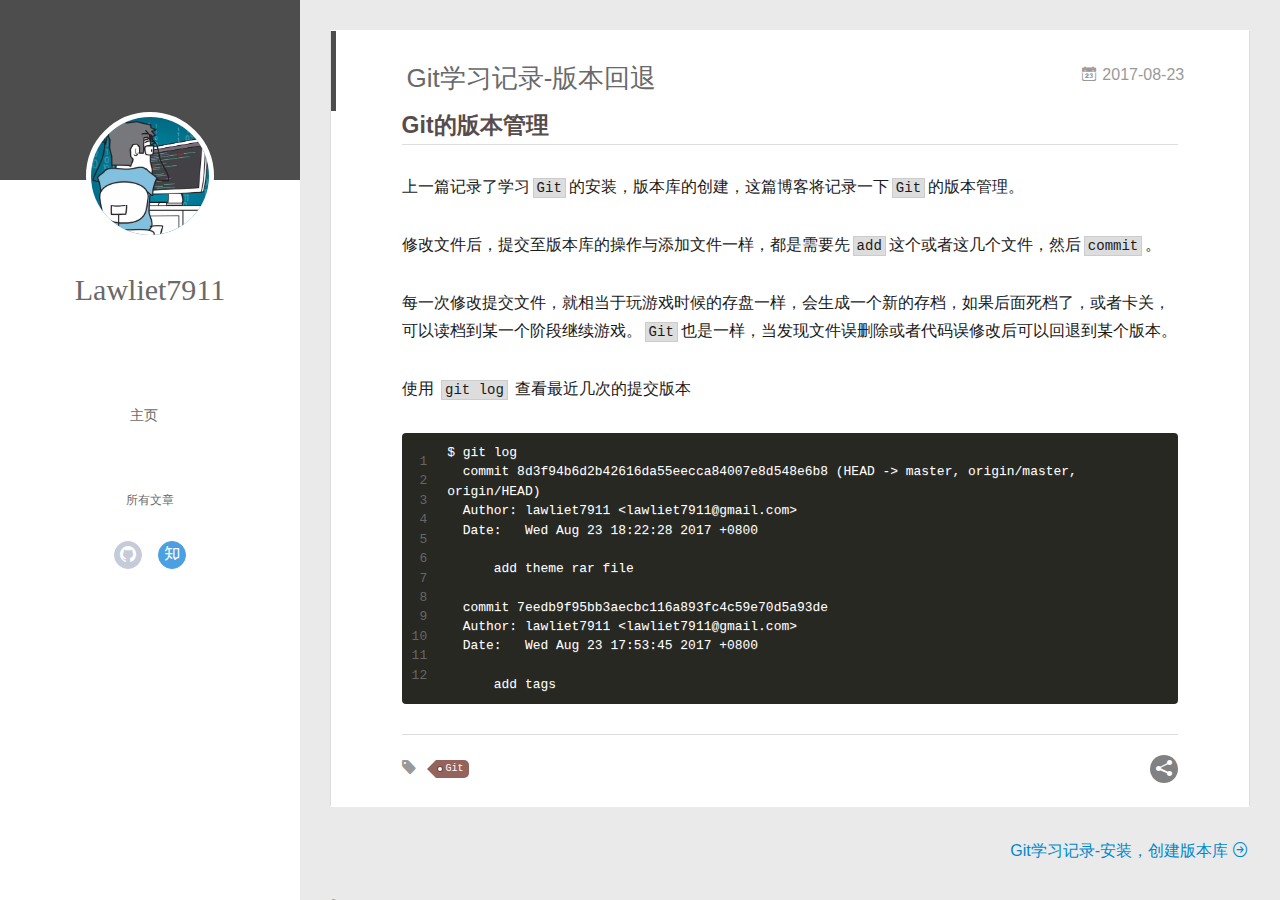
==== 2017/08/23/git学习记录2/index.html @ e69c7d06 "Site updated: 2017-08-24 00:18:01" ====
<!DOCTYPE html>
<html>
<head>
  <meta charset="utf-8">
  
  <meta name="renderer" content="webkit">
  <meta http-equiv="X-UA-Compatible" content="IE=edge" >
  <link rel="dns-prefetch" href="http://yoursite.com">
  <title>Git学习记录-版本回退 | Lawliet7911&#39;s Blog</title>
  <meta name="viewport" content="width=device-width, initial-scale=1, maximum-scale=1">
  <meta name="description" content="Git的版本管理上一篇记录了学习Git的安装，版本库的创建，这篇博客将记录一下Git的版本管理。">
<meta name="keywords" content="Git">
<meta property="og:type" content="article">
<meta property="og:title" content="Git学习记录-版本回退">
<meta property="og:url" content="http://yoursite.com/2017/08/23/git学习记录2/index.html">
<meta property="og:site_name" content="Lawliet7911&#39;s Blog">
<meta property="og:description" content="Git的版本管理上一篇记录了学习Git的安装，版本库的创建，这篇博客将记录一下Git的版本管理。">
<meta property="og:updated_time" content="2017-08-23T16:00:12.375Z">
<meta name="twitter:card" content="summary">
<meta name="twitter:title" content="Git学习记录-版本回退">
<meta name="twitter:description" content="Git的版本管理上一篇记录了学习Git的安装，版本库的创建，这篇博客将记录一下Git的版本管理。">
  
  
    <link rel="icon" href="/favicon.ico">
  
  <link rel="stylesheet" type="text/css" href="/./main.266c1c.css">
  <style type="text/css">
  
    #container.show {
      background: linear-gradient(200deg,#a0cfe4,#e8c37e);
    }
  </style>
  

  

</head>

<body>
  <div id="container" q-class="show:isCtnShow">
    <canvas id="anm-canvas" class="anm-canvas"></canvas>
    <div class="left-col" q-class="show:isShow">
      
<div class="overlay" style="background: #4d4d4d"></div>
<div class="intrude-less">
	<header id="header" class="inner">
		<a href="/" class="profilepic">
			<img src="/img/head.png" class="js-avatar">
		</a>
		<hgroup>
		  <h1 class="header-author"><a href="/">Lawliet7911</a></h1>
		</hgroup>
		

		<nav class="header-menu">
			<ul>
			
				<li><a href="/">主页</a></li>
	        
			</ul>
		</nav>
		<nav class="header-smart-menu">
    		
    			
    			<a q-on="click: openSlider(e, 'innerArchive')" href="javascript:void(0)">所有文章</a>
    			
            
    			
            
    			
            
		</nav>
		<nav class="header-nav">
			<div class="social">
				
					<a class="github" target="_blank" href="https://github.com/lawliet7911" title="github"><i class="icon-github"></i></a>
		        
					<a class="zhihu" target="_blank" href="https://www.zhihu.com/people/wen-kang-li-72/activities" title="zhihu"><i class="icon-zhihu"></i></a>
		        
			</div>
		</nav>
	</header>		
</div>

    </div>
    <div class="mid-col" q-class="show:isShow,hide:isShow|isFalse">
      
<nav id="mobile-nav">
  	<div class="overlay js-overlay" style="background: #4d4d4d"></div>
	<div class="btnctn js-mobile-btnctn">
  		<div class="slider-trigger list" q-on="click: openSlider(e)"><i class="icon icon-sort"></i></div>
	</div>
	<div class="intrude-less">
		<header id="header" class="inner">
			<div class="profilepic">
				<img src="/img/head.png" class="js-avatar">
			</div>
			<hgroup>
			  <h1 class="header-author js-header-author">Lawliet7911</h1>
			</hgroup>
			
			
			
				
			
			
			
			<nav class="header-nav">
				<div class="social">
					
						<a class="github" target="_blank" href="https://github.com/lawliet7911" title="github"><i class="icon-github"></i></a>
			        
						<a class="zhihu" target="_blank" href="https://www.zhihu.com/people/wen-kang-li-72/activities" title="zhihu"><i class="icon-zhihu"></i></a>
			        
				</div>
			</nav>

			<nav class="header-menu js-header-menu">
				<ul style="width: 50%">
				
				
					<li style="width: 100%"><a href="/">主页</a></li>
		        
				</ul>
			</nav>
		</header>				
	</div>
	<div class="mobile-mask" style="display:none" q-show="isShow"></div>
</nav>

      <div id="wrapper" class="body-wrap">
        <div class="menu-l">
          <div class="canvas-wrap">
            <canvas data-colors="#eaeaea" data-sectionHeight="100" data-contentId="js-content" id="myCanvas1" class="anm-canvas"></canvas>
          </div>
          <div id="js-content" class="content-ll">
            <article id="post-git学习记录2" class="article article-type-post " itemscope itemprop="blogPost">
  <div class="article-inner">
    
      <header class="article-header">
        
  
    <h1 class="article-title" itemprop="name">
      Git学习记录-版本回退
    </h1>
  

        
        <a href="/2017/08/23/git学习记录2/" class="archive-article-date">
  	<time datetime="2017-08-23T15:29:04.000Z" itemprop="datePublished"><i class="icon-calendar icon"></i>2017-08-23</time>
</a>
        
      </header>
    
    <div class="article-entry" itemprop="articleBody">
      
        <h2 id="Git的版本管理"><a href="#Git的版本管理" class="headerlink" title="Git的版本管理"></a>Git的版本管理</h2><p>上一篇记录了学习<code>Git</code>的安装，版本库的创建，这篇博客将记录一下<code>Git</code>的版本管理。<br><a id="more"></a></p>
<p>修改文件后，提交至版本库的操作与添加文件一样，都是需要先<code>add</code>这个或者这几个文件，然后<code>commit</code>。</p>
<p>每一次修改提交文件，就相当于玩游戏时候的存盘一样，会生成一个新的存档，如果后面死档了，或者卡关，可以读档到某一个阶段继续游戏。<code>Git</code>也是一样，当发现文件误删除或者代码误修改后可以回退到某个版本。</p>
<p>使用 <code>git log</code> 查看最近几次的提交版本<br><figure class="highlight plain"><table><tr><td class="gutter"><pre><div class="line">1</div><div class="line">2</div><div class="line">3</div><div class="line">4</div><div class="line">5</div><div class="line">6</div><div class="line">7</div><div class="line">8</div><div class="line">9</div><div class="line">10</div><div class="line">11</div><div class="line">12</div></pre></td><td class="code"><pre><div class="line">$ git log</div><div class="line">  commit 8d3f94b6d2b42616da55eecca84007e8d548e6b8 (HEAD -&gt; master, origin/master, origin/HEAD)</div><div class="line">  Author: lawliet7911 &lt;lawliet7911@gmail.com&gt;</div><div class="line">  Date:   Wed Aug 23 18:22:28 2017 +0800</div><div class="line"></div><div class="line">      add theme rar file </div><div class="line"></div><div class="line">  commit 7eedb9f95bb3aecbc116a893fc4c59e70d5a93de</div><div class="line">  Author: lawliet7911 &lt;lawliet7911@gmail.com&gt;</div><div class="line">  Date:   Wed Aug 23 17:53:45 2017 +0800</div><div class="line"></div><div class="line">      add tags</div></pre></td></tr></table></figure></p>

      

      
    </div>
    <div class="article-info article-info-index">
      
      
	<div class="article-tag tagcloud">
		<i class="icon-price-tags icon"></i>
		<ul class="article-tag-list">
			 
        		<li class="article-tag-list-item">
        			<a href="javascript:void(0)" class="js-tag article-tag-list-link color4">Git</a>
        		</li>
      		
		</ul>
	</div>

      

      

      
        
<div class="share-btn share-icons tooltip-left">
  <div class="tooltip tooltip-east">
    <span class="tooltip-item">
      <a href="javascript:;" class="share-sns share-outer">
        <i class="icon icon-share"></i>
      </a>
    </span>
    <span class="tooltip-content">
      <div class="share-wrap">
        <div class="share-icons">
          <a class="weibo share-sns" href="javascript:;" data-type="weibo">
            <i class="icon icon-weibo"></i>
          </a>
          <a class="weixin share-sns wxFab" href="javascript:;" data-type="weixin">
            <i class="icon icon-weixin"></i>
          </a>
          <a class="qq share-sns" href="javascript:;" data-type="qq">
            <i class="icon icon-qq"></i>
          </a>
          <a class="douban share-sns" href="javascript:;" data-type="douban">
            <i class="icon icon-douban"></i>
          </a>
          <a class="qzone share-sns" href="javascript:;" data-type="qzone">
            <i class="icon icon-qzone"></i>
          </a>
          <a class="facebook share-sns" href="javascript:;" data-type="facebook">
            <i class="icon icon-facebook"></i>
          </a>
          <a class="twitter share-sns" href="javascript:;" data-type="twitter">
            <i class="icon icon-twitter"></i>
          </a>
          <a class="google share-sns" href="javascript:;" data-type="google">
            <i class="icon icon-google"></i>
          </a>
        </div>
      </div>
    </span>
  </div>
</div>

<div class="page-modal wx-share js-wx-box">
    <a class="close js-modal-close" href="javascript:;"><i class="icon icon-close"></i></a>
    <p>扫一扫，分享到微信</p>
    <div class="wx-qrcode">
      <img src="http://s.jiathis.com/qrcode.php?url=http://yoursite.com/2017/08/23/git学习记录2/" alt="微信分享二维码">
    </div>
</div>

<div class="mask js-mask"></div>
      
      <div class="clearfix"></div>
    </div>
  </div>
</article>

  
<nav id="article-nav">
  
  
    <a href="/2017/08/23/git学习记录/" id="article-nav-older" class="article-nav-link-wrap">
      <div class="article-nav-title">Git学习记录-安装，创建版本库</div>
      <i class="icon-circle-right"></i>
    </a>
  
</nav>


<aside class="wrap-side-operation">
    <div class="mod-side-operation">
        
        <div class="jump-container" id="js-jump-container" style="display:none;">
            <a href="javascript:void(0)" class="mod-side-operation__jump-to-top">
                <i class="icon-font icon-back"></i>
            </a>
            <div id="js-jump-plan-container" class="jump-plan-container" style="top: -11px;">
                <i class="icon-font icon-plane jump-plane"></i>
            </div>
        </div>
        
        
    </div>
</aside>



  
  
  

  

  


          </div>
        </div>
      </div>
      <footer id="footer">
  <div class="outer">
    <div id="footer-info">
    	<div class="footer-left">
    		&copy; 2017 Lawliet7911
    	</div>
      	<div class="footer-right">
      		<a href="http://hexo.io/" target="_blank">Hexo</a>  Theme <a href="https://github.com/litten/hexo-theme-yilia" target="_blank">Yilia</a> by Litten
      	</div>
    </div>
  </div>
</footer>
    </div>
    <script>
	var yiliaConfig = {
		mathjax: false,
		isHome: false,
		isPost: true,
		isArchive: false,
		isTag: false,
		isCategory: false,
		open_in_new: false,
		toc_hide_index: true,
		root: "/",
		innerArchive: true,
		showTags: false
	}
</script>

<script>!function(t){function n(e){if(r[e])return r[e].exports;var i=r[e]={exports:{},id:e,loaded:!1};return t[e].call(i.exports,i,i.exports,n),i.loaded=!0,i.exports}var r={};n.m=t,n.c=r,n.p="./",n(0)}([function(t,n,r){r(195),t.exports=r(191)},function(t,n,r){var e=r(3),i=r(52),o=r(27),u=r(28),c=r(53),f="prototype",a=function(t,n,r){var s,l,h,v,p=t&a.F,d=t&a.G,y=t&a.S,g=t&a.P,b=t&a.B,m=d?e:y?e[n]||(e[n]={}):(e[n]||{})[f],x=d?i:i[n]||(i[n]={}),w=x[f]||(x[f]={});d&&(r=n);for(s in r)l=!p&&m&&void 0!==m[s],h=(l?m:r)[s],v=b&&l?c(h,e):g&&"function"==typeof h?c(Function.call,h):h,m&&u(m,s,h,t&a.U),x[s]!=h&&o(x,s,v),g&&w[s]!=h&&(w[s]=h)};e.core=i,a.F=1,a.G=2,a.S=4,a.P=8,a.B=16,a.W=32,a.U=64,a.R=128,t.exports=a},function(t,n,r){var e=r(6);t.exports=function(t){if(!e(t))throw TypeError(t+" is not an object!");return t}},function(t,n){var r=t.exports="undefined"!=typeof window&&window.Math==Math?window:"undefined"!=typeof self&&self.Math==Math?self:Function("return this")();"number"==typeof __g&&(__g=r)},function(t,n){t.exports=function(t){try{return!!t()}catch(t){return!0}}},function(t,n){var r=t.exports="undefined"!=typeof window&&window.Math==Math?window:"undefined"!=typeof self&&self.Math==Math?self:Function("return this")();"number"==typeof __g&&(__g=r)},function(t,n){t.exports=function(t){return"object"==typeof t?null!==t:"function"==typeof t}},function(t,n,r){var e=r(126)("wks"),i=r(76),o=r(3).Symbol,u="function"==typeof o;(t.exports=function(t){return e[t]||(e[t]=u&&o[t]||(u?o:i)("Symbol."+t))}).store=e},function(t,n){var r={}.hasOwnProperty;t.exports=function(t,n){return r.call(t,n)}},function(t,n,r){var e=r(94),i=r(33);t.exports=function(t){return e(i(t))}},function(t,n,r){t.exports=!r(4)(function(){return 7!=Object.defineProperty({},"a",{get:function(){return 7}}).a})},function(t,n,r){var e=r(2),i=r(167),o=r(50),u=Object.defineProperty;n.f=r(10)?Object.defineProperty:function(t,n,r){if(e(t),n=o(n,!0),e(r),i)try{return u(t,n,r)}catch(t){}if("get"in r||"set"in r)throw TypeError("Accessors not supported!");return"value"in r&&(t[n]=r.value),t}},function(t,n,r){t.exports=!r(18)(function(){return 7!=Object.defineProperty({},"a",{get:function(){return 7}}).a})},function(t,n,r){var e=r(14),i=r(22);t.exports=r(12)?function(t,n,r){return e.f(t,n,i(1,r))}:function(t,n,r){return t[n]=r,t}},function(t,n,r){var e=r(20),i=r(58),o=r(42),u=Object.defineProperty;n.f=r(12)?Object.defineProperty:function(t,n,r){if(e(t),n=o(n,!0),e(r),i)try{return u(t,n,r)}catch(t){}if("get"in r||"set"in r)throw TypeError("Accessors not supported!");return"value"in r&&(t[n]=r.value),t}},function(t,n,r){var e=r(40)("wks"),i=r(23),o=r(5).Symbol,u="function"==typeof o;(t.exports=function(t){return e[t]||(e[t]=u&&o[t]||(u?o:i)("Symbol."+t))}).store=e},function(t,n,r){var e=r(67),i=Math.min;t.exports=function(t){return t>0?i(e(t),9007199254740991):0}},function(t,n,r){var e=r(46);t.exports=function(t){return Object(e(t))}},function(t,n){t.exports=function(t){try{return!!t()}catch(t){return!0}}},function(t,n,r){var e=r(63),i=r(34);t.exports=Object.keys||function(t){return e(t,i)}},function(t,n,r){var e=r(21);t.exports=function(t){if(!e(t))throw TypeError(t+" is not an object!");return t}},function(t,n){t.exports=function(t){return"object"==typeof t?null!==t:"function"==typeof t}},function(t,n){t.exports=function(t,n){return{enumerable:!(1&t),configurable:!(2&t),writable:!(4&t),value:n}}},function(t,n){var r=0,e=Math.random();t.exports=function(t){return"Symbol(".concat(void 0===t?"":t,")_",(++r+e).toString(36))}},function(t,n){var r={}.hasOwnProperty;t.exports=function(t,n){return r.call(t,n)}},function(t,n){var r=t.exports={version:"2.4.0"};"number"==typeof __e&&(__e=r)},function(t,n){t.exports=function(t){if("function"!=typeof t)throw TypeError(t+" is not a function!");return t}},function(t,n,r){var e=r(11),i=r(66);t.exports=r(10)?function(t,n,r){return e.f(t,n,i(1,r))}:function(t,n,r){return t[n]=r,t}},function(t,n,r){var e=r(3),i=r(27),o=r(24),u=r(76)("src"),c="toString",f=Function[c],a=(""+f).split(c);r(52).inspectSource=function(t){return f.call(t)},(t.exports=function(t,n,r,c){var f="function"==typeof r;f&&(o(r,"name")||i(r,"name",n)),t[n]!==r&&(f&&(o(r,u)||i(r,u,t[n]?""+t[n]:a.join(String(n)))),t===e?t[n]=r:c?t[n]?t[n]=r:i(t,n,r):(delete t[n],i(t,n,r)))})(Function.prototype,c,function(){return"function"==typeof this&&this[u]||f.call(this)})},function(t,n,r){var e=r(1),i=r(4),o=r(46),u=function(t,n,r,e){var i=String(o(t)),u="<"+n;return""!==r&&(u+=" "+r+'="'+String(e).replace(/"/g,"&quot;")+'"'),u+">"+i+"</"+n+">"};t.exports=function(t,n){var r={};r[t]=n(u),e(e.P+e.F*i(function(){var n=""[t]('"');return n!==n.toLowerCase()||n.split('"').length>3}),"String",r)}},function(t,n,r){var e=r(115),i=r(46);t.exports=function(t){return e(i(t))}},function(t,n,r){var e=r(116),i=r(66),o=r(30),u=r(50),c=r(24),f=r(167),a=Object.getOwnPropertyDescriptor;n.f=r(10)?a:function(t,n){if(t=o(t),n=u(n,!0),f)try{return a(t,n)}catch(t){}if(c(t,n))return i(!e.f.call(t,n),t[n])}},function(t,n,r){var e=r(24),i=r(17),o=r(145)("IE_PROTO"),u=Object.prototype;t.exports=Object.getPrototypeOf||function(t){return t=i(t),e(t,o)?t[o]:"function"==typeof t.constructor&&t instanceof t.constructor?t.constructor.prototype:t instanceof Object?u:null}},function(t,n){t.exports=function(t){if(void 0==t)throw TypeError("Can't call method on  "+t);return t}},function(t,n){t.exports="constructor,hasOwnProperty,isPrototypeOf,propertyIsEnumerable,toLocaleString,toString,valueOf".split(",")},function(t,n){t.exports={}},function(t,n){t.exports=!0},function(t,n){n.f={}.propertyIsEnumerable},function(t,n,r){var e=r(14).f,i=r(8),o=r(15)("toStringTag");t.exports=function(t,n,r){t&&!i(t=r?t:t.prototype,o)&&e(t,o,{configurable:!0,value:n})}},function(t,n,r){var e=r(40)("keys"),i=r(23);t.exports=function(t){return e[t]||(e[t]=i(t))}},function(t,n,r){var e=r(5),i="__core-js_shared__",o=e[i]||(e[i]={});t.exports=function(t){return o[t]||(o[t]={})}},function(t,n){var r=Math.ceil,e=Math.floor;t.exports=function(t){return isNaN(t=+t)?0:(t>0?e:r)(t)}},function(t,n,r){var e=r(21);t.exports=function(t,n){if(!e(t))return t;var r,i;if(n&&"function"==typeof(r=t.toString)&&!e(i=r.call(t)))return i;if("function"==typeof(r=t.valueOf)&&!e(i=r.call(t)))return i;if(!n&&"function"==typeof(r=t.toString)&&!e(i=r.call(t)))return i;throw TypeError("Can't convert object to primitive value")}},function(t,n,r){var e=r(5),i=r(25),o=r(36),u=r(44),c=r(14).f;t.exports=function(t){var n=i.Symbol||(i.Symbol=o?{}:e.Symbol||{});"_"==t.charAt(0)||t in n||c(n,t,{value:u.f(t)})}},function(t,n,r){n.f=r(15)},function(t,n){var r={}.toString;t.exports=function(t){return r.call(t).slice(8,-1)}},function(t,n){t.exports=function(t){if(void 0==t)throw TypeError("Can't call method on  "+t);return t}},function(t,n,r){var e=r(4);t.exports=function(t,n){return!!t&&e(function(){n?t.call(null,function(){},1):t.call(null)})}},function(t,n,r){var e=r(53),i=r(115),o=r(17),u=r(16),c=r(203);t.exports=function(t,n){var r=1==t,f=2==t,a=3==t,s=4==t,l=6==t,h=5==t||l,v=n||c;return function(n,c,p){for(var d,y,g=o(n),b=i(g),m=e(c,p,3),x=u(b.length),w=0,S=r?v(n,x):f?v(n,0):void 0;x>w;w++)if((h||w in b)&&(d=b[w],y=m(d,w,g),t))if(r)S[w]=y;else if(y)switch(t){case 3:return!0;case 5:return d;case 6:return w;case 2:S.push(d)}else if(s)return!1;return l?-1:a||s?s:S}}},function(t,n,r){var e=r(1),i=r(52),o=r(4);t.exports=function(t,n){var r=(i.Object||{})[t]||Object[t],u={};u[t]=n(r),e(e.S+e.F*o(function(){r(1)}),"Object",u)}},function(t,n,r){var e=r(6);t.exports=function(t,n){if(!e(t))return t;var r,i;if(n&&"function"==typeof(r=t.toString)&&!e(i=r.call(t)))return i;if("function"==typeof(r=t.valueOf)&&!e(i=r.call(t)))return i;if(!n&&"function"==typeof(r=t.toString)&&!e(i=r.call(t)))return i;throw TypeError("Can't convert object to primitive value")}},function(t,n,r){var e=r(5),i=r(25),o=r(91),u=r(13),c="prototype",f=function(t,n,r){var a,s,l,h=t&f.F,v=t&f.G,p=t&f.S,d=t&f.P,y=t&f.B,g=t&f.W,b=v?i:i[n]||(i[n]={}),m=b[c],x=v?e:p?e[n]:(e[n]||{})[c];v&&(r=n);for(a in r)(s=!h&&x&&void 0!==x[a])&&a in b||(l=s?x[a]:r[a],b[a]=v&&"function"!=typeof x[a]?r[a]:y&&s?o(l,e):g&&x[a]==l?function(t){var n=function(n,r,e){if(this instanceof t){switch(arguments.length){case 0:return new t;case 1:return new t(n);case 2:return new t(n,r)}return new t(n,r,e)}return t.apply(this,arguments)};return n[c]=t[c],n}(l):d&&"function"==typeof l?o(Function.call,l):l,d&&((b.virtual||(b.virtual={}))[a]=l,t&f.R&&m&&!m[a]&&u(m,a,l)))};f.F=1,f.G=2,f.S=4,f.P=8,f.B=16,f.W=32,f.U=64,f.R=128,t.exports=f},function(t,n){var r=t.exports={version:"2.4.0"};"number"==typeof __e&&(__e=r)},function(t,n,r){var e=r(26);t.exports=function(t,n,r){if(e(t),void 0===n)return t;switch(r){case 1:return function(r){return t.call(n,r)};case 2:return function(r,e){return t.call(n,r,e)};case 3:return function(r,e,i){return t.call(n,r,e,i)}}return function(){return t.apply(n,arguments)}}},function(t,n,r){var e=r(183),i=r(1),o=r(126)("metadata"),u=o.store||(o.store=new(r(186))),c=function(t,n,r){var i=u.get(t);if(!i){if(!r)return;u.set(t,i=new e)}var o=i.get(n);if(!o){if(!r)return;i.set(n,o=new e)}return o},f=function(t,n,r){var e=c(n,r,!1);return void 0!==e&&e.has(t)},a=function(t,n,r){var e=c(n,r,!1);return void 0===e?void 0:e.get(t)},s=function(t,n,r,e){c(r,e,!0).set(t,n)},l=function(t,n){var r=c(t,n,!1),e=[];return r&&r.forEach(function(t,n){e.push(n)}),e},h=function(t){return void 0===t||"symbol"==typeof t?t:String(t)},v=function(t){i(i.S,"Reflect",t)};t.exports={store:u,map:c,has:f,get:a,set:s,keys:l,key:h,exp:v}},function(t,n,r){"use strict";if(r(10)){var e=r(69),i=r(3),o=r(4),u=r(1),c=r(127),f=r(152),a=r(53),s=r(68),l=r(66),h=r(27),v=r(73),p=r(67),d=r(16),y=r(75),g=r(50),b=r(24),m=r(180),x=r(114),w=r(6),S=r(17),_=r(137),O=r(70),E=r(32),P=r(71).f,j=r(154),F=r(76),M=r(7),A=r(48),N=r(117),T=r(146),I=r(155),k=r(80),L=r(123),R=r(74),C=r(130),D=r(160),U=r(11),W=r(31),G=U.f,B=W.f,V=i.RangeError,z=i.TypeError,q=i.Uint8Array,K="ArrayBuffer",J="Shared"+K,Y="BYTES_PER_ELEMENT",H="prototype",$=Array[H],X=f.ArrayBuffer,Q=f.DataView,Z=A(0),tt=A(2),nt=A(3),rt=A(4),et=A(5),it=A(6),ot=N(!0),ut=N(!1),ct=I.values,ft=I.keys,at=I.entries,st=$.lastIndexOf,lt=$.reduce,ht=$.reduceRight,vt=$.join,pt=$.sort,dt=$.slice,yt=$.toString,gt=$.toLocaleString,bt=M("iterator"),mt=M("toStringTag"),xt=F("typed_constructor"),wt=F("def_constructor"),St=c.CONSTR,_t=c.TYPED,Ot=c.VIEW,Et="Wrong length!",Pt=A(1,function(t,n){return Tt(T(t,t[wt]),n)}),jt=o(function(){return 1===new q(new Uint16Array([1]).buffer)[0]}),Ft=!!q&&!!q[H].set&&o(function(){new q(1).set({})}),Mt=function(t,n){if(void 0===t)throw z(Et);var r=+t,e=d(t);if(n&&!m(r,e))throw V(Et);return e},At=function(t,n){var r=p(t);if(r<0||r%n)throw V("Wrong offset!");return r},Nt=function(t){if(w(t)&&_t in t)return t;throw z(t+" is not a typed array!")},Tt=function(t,n){if(!(w(t)&&xt in t))throw z("It is not a typed array constructor!");return new t(n)},It=function(t,n){return kt(T(t,t[wt]),n)},kt=function(t,n){for(var r=0,e=n.length,i=Tt(t,e);e>r;)i[r]=n[r++];return i},Lt=function(t,n,r){G(t,n,{get:function(){return this._d[r]}})},Rt=function(t){var n,r,e,i,o,u,c=S(t),f=arguments.length,s=f>1?arguments[1]:void 0,l=void 0!==s,h=j(c);if(void 0!=h&&!_(h)){for(u=h.call(c),e=[],n=0;!(o=u.next()).done;n++)e.push(o.value);c=e}for(l&&f>2&&(s=a(s,arguments[2],2)),n=0,r=d(c.length),i=Tt(this,r);r>n;n++)i[n]=l?s(c[n],n):c[n];return i},Ct=function(){for(var t=0,n=arguments.length,r=Tt(this,n);n>t;)r[t]=arguments[t++];return r},Dt=!!q&&o(function(){gt.call(new q(1))}),Ut=function(){return gt.apply(Dt?dt.call(Nt(this)):Nt(this),arguments)},Wt={copyWithin:function(t,n){return D.call(Nt(this),t,n,arguments.length>2?arguments[2]:void 0)},every:function(t){return rt(Nt(this),t,arguments.length>1?arguments[1]:void 0)},fill:function(t){return C.apply(Nt(this),arguments)},filter:function(t){return It(this,tt(Nt(this),t,arguments.length>1?arguments[1]:void 0))},find:function(t){return et(Nt(this),t,arguments.length>1?arguments[1]:void 0)},findIndex:function(t){return it(Nt(this),t,arguments.length>1?arguments[1]:void 0)},forEach:function(t){Z(Nt(this),t,arguments.length>1?arguments[1]:void 0)},indexOf:function(t){return ut(Nt(this),t,arguments.length>1?arguments[1]:void 0)},includes:function(t){return ot(Nt(this),t,arguments.length>1?arguments[1]:void 0)},join:function(t){return vt.apply(Nt(this),arguments)},lastIndexOf:function(t){return st.apply(Nt(this),arguments)},map:function(t){return Pt(Nt(this),t,arguments.length>1?arguments[1]:void 0)},reduce:function(t){return lt.apply(Nt(this),arguments)},reduceRight:function(t){return ht.apply(Nt(this),arguments)},reverse:function(){for(var t,n=this,r=Nt(n).length,e=Math.floor(r/2),i=0;i<e;)t=n[i],n[i++]=n[--r],n[r]=t;return n},some:function(t){return nt(Nt(this),t,arguments.length>1?arguments[1]:void 0)},sort:function(t){return pt.call(Nt(this),t)},subarray:function(t,n){var r=Nt(this),e=r.length,i=y(t,e);return new(T(r,r[wt]))(r.buffer,r.byteOffset+i*r.BYTES_PER_ELEMENT,d((void 0===n?e:y(n,e))-i))}},Gt=function(t,n){return It(this,dt.call(Nt(this),t,n))},Bt=function(t){Nt(this);var n=At(arguments[1],1),r=this.length,e=S(t),i=d(e.length),o=0;if(i+n>r)throw V(Et);for(;o<i;)this[n+o]=e[o++]},Vt={entries:function(){return at.call(Nt(this))},keys:function(){return ft.call(Nt(this))},values:function(){return ct.call(Nt(this))}},zt=function(t,n){return w(t)&&t[_t]&&"symbol"!=typeof n&&n in t&&String(+n)==String(n)},qt=function(t,n){return zt(t,n=g(n,!0))?l(2,t[n]):B(t,n)},Kt=function(t,n,r){return!(zt(t,n=g(n,!0))&&w(r)&&b(r,"value"))||b(r,"get")||b(r,"set")||r.configurable||b(r,"writable")&&!r.writable||b(r,"enumerable")&&!r.enumerable?G(t,n,r):(t[n]=r.value,t)};St||(W.f=qt,U.f=Kt),u(u.S+u.F*!St,"Object",{getOwnPropertyDescriptor:qt,defineProperty:Kt}),o(function(){yt.call({})})&&(yt=gt=function(){return vt.call(this)});var Jt=v({},Wt);v(Jt,Vt),h(Jt,bt,Vt.values),v(Jt,{slice:Gt,set:Bt,constructor:function(){},toString:yt,toLocaleString:Ut}),Lt(Jt,"buffer","b"),Lt(Jt,"byteOffset","o"),Lt(Jt,"byteLength","l"),Lt(Jt,"length","e"),G(Jt,mt,{get:function(){return this[_t]}}),t.exports=function(t,n,r,f){f=!!f;var a=t+(f?"Clamped":"")+"Array",l="Uint8Array"!=a,v="get"+t,p="set"+t,y=i[a],g=y||{},b=y&&E(y),m=!y||!c.ABV,S={},_=y&&y[H],j=function(t,r){var e=t._d;return e.v[v](r*n+e.o,jt)},F=function(t,r,e){var i=t._d;f&&(e=(e=Math.round(e))<0?0:e>255?255:255&e),i.v[p](r*n+i.o,e,jt)},M=function(t,n){G(t,n,{get:function(){return j(this,n)},set:function(t){return F(this,n,t)},enumerable:!0})};m?(y=r(function(t,r,e,i){s(t,y,a,"_d");var o,u,c,f,l=0,v=0;if(w(r)){if(!(r instanceof X||(f=x(r))==K||f==J))return _t in r?kt(y,r):Rt.call(y,r);o=r,v=At(e,n);var p=r.byteLength;if(void 0===i){if(p%n)throw V(Et);if((u=p-v)<0)throw V(Et)}else if((u=d(i)*n)+v>p)throw V(Et);c=u/n}else c=Mt(r,!0),u=c*n,o=new X(u);for(h(t,"_d",{b:o,o:v,l:u,e:c,v:new Q(o)});l<c;)M(t,l++)}),_=y[H]=O(Jt),h(_,"constructor",y)):L(function(t){new y(null),new y(t)},!0)||(y=r(function(t,r,e,i){s(t,y,a);var o;return w(r)?r instanceof X||(o=x(r))==K||o==J?void 0!==i?new g(r,At(e,n),i):void 0!==e?new g(r,At(e,n)):new g(r):_t in r?kt(y,r):Rt.call(y,r):new g(Mt(r,l))}),Z(b!==Function.prototype?P(g).concat(P(b)):P(g),function(t){t in y||h(y,t,g[t])}),y[H]=_,e||(_.constructor=y));var A=_[bt],N=!!A&&("values"==A.name||void 0==A.name),T=Vt.values;h(y,xt,!0),h(_,_t,a),h(_,Ot,!0),h(_,wt,y),(f?new y(1)[mt]==a:mt in _)||G(_,mt,{get:function(){return a}}),S[a]=y,u(u.G+u.W+u.F*(y!=g),S),u(u.S,a,{BYTES_PER_ELEMENT:n,from:Rt,of:Ct}),Y in _||h(_,Y,n),u(u.P,a,Wt),R(a),u(u.P+u.F*Ft,a,{set:Bt}),u(u.P+u.F*!N,a,Vt),u(u.P+u.F*(_.toString!=yt),a,{toString:yt}),u(u.P+u.F*o(function(){new y(1).slice()}),a,{slice:Gt}),u(u.P+u.F*(o(function(){return[1,2].toLocaleString()!=new y([1,2]).toLocaleString()})||!o(function(){_.toLocaleString.call([1,2])})),a,{toLocaleString:Ut}),k[a]=N?A:T,e||N||h(_,bt,T)}}else t.exports=function(){}},function(t,n){var r={}.toString;t.exports=function(t){return r.call(t).slice(8,-1)}},function(t,n,r){var e=r(21),i=r(5).document,o=e(i)&&e(i.createElement);t.exports=function(t){return o?i.createElement(t):{}}},function(t,n,r){t.exports=!r(12)&&!r(18)(function(){return 7!=Object.defineProperty(r(57)("div"),"a",{get:function(){return 7}}).a})},function(t,n,r){"use strict";var e=r(36),i=r(51),o=r(64),u=r(13),c=r(8),f=r(35),a=r(96),s=r(38),l=r(103),h=r(15)("iterator"),v=!([].keys&&"next"in[].keys()),p="keys",d="values",y=function(){return this};t.exports=function(t,n,r,g,b,m,x){a(r,n,g);var w,S,_,O=function(t){if(!v&&t in F)return F[t];switch(t){case p:case d:return function(){return new r(this,t)}}return function(){return new r(this,t)}},E=n+" Iterator",P=b==d,j=!1,F=t.prototype,M=F[h]||F["@@iterator"]||b&&F[b],A=M||O(b),N=b?P?O("entries"):A:void 0,T="Array"==n?F.entries||M:M;if(T&&(_=l(T.call(new t)))!==Object.prototype&&(s(_,E,!0),e||c(_,h)||u(_,h,y)),P&&M&&M.name!==d&&(j=!0,A=function(){return M.call(this)}),e&&!x||!v&&!j&&F[h]||u(F,h,A),f[n]=A,f[E]=y,b)if(w={values:P?A:O(d),keys:m?A:O(p),entries:N},x)for(S in w)S in F||o(F,S,w[S]);else i(i.P+i.F*(v||j),n,w);return w}},function(t,n,r){var e=r(20),i=r(100),o=r(34),u=r(39)("IE_PROTO"),c=function(){},f="prototype",a=function(){var t,n=r(57)("iframe"),e=o.length;for(n.style.display="none",r(93).appendChild(n),n.src="javascript:",t=n.contentWindow.document,t.open(),t.write("<script>document.F=Object<\/script>"),t.close(),a=t.F;e--;)delete a[f][o[e]];return a()};t.exports=Object.create||function(t,n){var r;return null!==t?(c[f]=e(t),r=new c,c[f]=null,r[u]=t):r=a(),void 0===n?r:i(r,n)}},function(t,n,r){var e=r(63),i=r(34).concat("length","prototype");n.f=Object.getOwnPropertyNames||function(t){return e(t,i)}},function(t,n){n.f=Object.getOwnPropertySymbols},function(t,n,r){var e=r(8),i=r(9),o=r(90)(!1),u=r(39)("IE_PROTO");t.exports=function(t,n){var r,c=i(t),f=0,a=[];for(r in c)r!=u&&e(c,r)&&a.push(r);for(;n.length>f;)e(c,r=n[f++])&&(~o(a,r)||a.push(r));return a}},function(t,n,r){t.exports=r(13)},function(t,n,r){var e=r(76)("meta"),i=r(6),o=r(24),u=r(11).f,c=0,f=Object.isExtensible||function(){return!0},a=!r(4)(function(){return f(Object.preventExtensions({}))}),s=function(t){u(t,e,{value:{i:"O"+ ++c,w:{}}})},l=function(t,n){if(!i(t))return"symbol"==typeof t?t:("string"==typeof t?"S":"P")+t;if(!o(t,e)){if(!f(t))return"F";if(!n)return"E";s(t)}return t[e].i},h=function(t,n){if(!o(t,e)){if(!f(t))return!0;if(!n)return!1;s(t)}return t[e].w},v=function(t){return a&&p.NEED&&f(t)&&!o(t,e)&&s(t),t},p=t.exports={KEY:e,NEED:!1,fastKey:l,getWeak:h,onFreeze:v}},function(t,n){t.exports=function(t,n){return{enumerable:!(1&t),configurable:!(2&t),writable:!(4&t),value:n}}},function(t,n){var r=Math.ceil,e=Math.floor;t.exports=function(t){return isNaN(t=+t)?0:(t>0?e:r)(t)}},function(t,n){t.exports=function(t,n,r,e){if(!(t instanceof n)||void 0!==e&&e in t)throw TypeError(r+": incorrect invocation!");return t}},function(t,n){t.exports=!1},function(t,n,r){var e=r(2),i=r(173),o=r(133),u=r(145)("IE_PROTO"),c=function(){},f="prototype",a=function(){var t,n=r(132)("iframe"),e=o.length;for(n.style.display="none",r(135).appendChild(n),n.src="javascript:",t=n.contentWindow.document,t.open(),t.write("<script>document.F=Object<\/script>"),t.close(),a=t.F;e--;)delete a[f][o[e]];return a()};t.exports=Object.create||function(t,n){var r;return null!==t?(c[f]=e(t),r=new c,c[f]=null,r[u]=t):r=a(),void 0===n?r:i(r,n)}},function(t,n,r){var e=r(175),i=r(133).concat("length","prototype");n.f=Object.getOwnPropertyNames||function(t){return e(t,i)}},function(t,n,r){var e=r(175),i=r(133);t.exports=Object.keys||function(t){return e(t,i)}},function(t,n,r){var e=r(28);t.exports=function(t,n,r){for(var i in n)e(t,i,n[i],r);return t}},function(t,n,r){"use strict";var e=r(3),i=r(11),o=r(10),u=r(7)("species");t.exports=function(t){var n=e[t];o&&n&&!n[u]&&i.f(n,u,{configurable:!0,get:function(){return this}})}},function(t,n,r){var e=r(67),i=Math.max,o=Math.min;t.exports=function(t,n){return t=e(t),t<0?i(t+n,0):o(t,n)}},function(t,n){var r=0,e=Math.random();t.exports=function(t){return"Symbol(".concat(void 0===t?"":t,")_",(++r+e).toString(36))}},function(t,n,r){var e=r(33);t.exports=function(t){return Object(e(t))}},function(t,n,r){var e=r(7)("unscopables"),i=Array.prototype;void 0==i[e]&&r(27)(i,e,{}),t.exports=function(t){i[e][t]=!0}},function(t,n,r){var e=r(53),i=r(169),o=r(137),u=r(2),c=r(16),f=r(154),a={},s={},n=t.exports=function(t,n,r,l,h){var v,p,d,y,g=h?function(){return t}:f(t),b=e(r,l,n?2:1),m=0;if("function"!=typeof g)throw TypeError(t+" is not iterable!");if(o(g)){for(v=c(t.length);v>m;m++)if((y=n?b(u(p=t[m])[0],p[1]):b(t[m]))===a||y===s)return y}else for(d=g.call(t);!(p=d.next()).done;)if((y=i(d,b,p.value,n))===a||y===s)return y};n.BREAK=a,n.RETURN=s},function(t,n){t.exports={}},function(t,n,r){var e=r(11).f,i=r(24),o=r(7)("toStringTag");t.exports=function(t,n,r){t&&!i(t=r?t:t.prototype,o)&&e(t,o,{configurable:!0,value:n})}},function(t,n,r){var e=r(1),i=r(46),o=r(4),u=r(150),c="["+u+"]",f="​",a=RegExp("^"+c+c+"*"),s=RegExp(c+c+"*$"),l=function(t,n,r){var i={},c=o(function(){return!!u[t]()||f[t]()!=f}),a=i[t]=c?n(h):u[t];r&&(i[r]=a),e(e.P+e.F*c,"String",i)},h=l.trim=function(t,n){return t=String(i(t)),1&n&&(t=t.replace(a,"")),2&n&&(t=t.replace(s,"")),t};t.exports=l},function(t,n,r){t.exports={default:r(86),__esModule:!0}},function(t,n,r){t.exports={default:r(87),__esModule:!0}},function(t,n,r){"use strict";function e(t){return t&&t.__esModule?t:{default:t}}n.__esModule=!0;var i=r(84),o=e(i),u=r(83),c=e(u),f="function"==typeof c.default&&"symbol"==typeof o.default?function(t){return typeof t}:function(t){return t&&"function"==typeof c.default&&t.constructor===c.default&&t!==c.default.prototype?"symbol":typeof t};n.default="function"==typeof c.default&&"symbol"===f(o.default)?function(t){return void 0===t?"undefined":f(t)}:function(t){return t&&"function"==typeof c.default&&t.constructor===c.default&&t!==c.default.prototype?"symbol":void 0===t?"undefined":f(t)}},function(t,n,r){r(110),r(108),r(111),r(112),t.exports=r(25).Symbol},function(t,n,r){r(109),r(113),t.exports=r(44).f("iterator")},function(t,n){t.exports=function(t){if("function"!=typeof t)throw TypeError(t+" is not a function!");return t}},function(t,n){t.exports=function(){}},function(t,n,r){var e=r(9),i=r(106),o=r(105);t.exports=function(t){return function(n,r,u){var c,f=e(n),a=i(f.length),s=o(u,a);if(t&&r!=r){for(;a>s;)if((c=f[s++])!=c)return!0}else for(;a>s;s++)if((t||s in f)&&f[s]===r)return t||s||0;return!t&&-1}}},function(t,n,r){var e=r(88);t.exports=function(t,n,r){if(e(t),void 0===n)return t;switch(r){case 1:return function(r){return t.call(n,r)};case 2:return function(r,e){return t.call(n,r,e)};case 3:return function(r,e,i){return t.call(n,r,e,i)}}return function(){return t.apply(n,arguments)}}},function(t,n,r){var e=r(19),i=r(62),o=r(37);t.exports=function(t){var n=e(t),r=i.f;if(r)for(var u,c=r(t),f=o.f,a=0;c.length>a;)f.call(t,u=c[a++])&&n.push(u);return n}},function(t,n,r){t.exports=r(5).document&&document.documentElement},function(t,n,r){var e=r(56);t.exports=Object("z").propertyIsEnumerable(0)?Object:function(t){return"String"==e(t)?t.split(""):Object(t)}},function(t,n,r){var e=r(56);t.exports=Array.isArray||function(t){return"Array"==e(t)}},function(t,n,r){"use strict";var e=r(60),i=r(22),o=r(38),u={};r(13)(u,r(15)("iterator"),function(){return this}),t.exports=function(t,n,r){t.prototype=e(u,{next:i(1,r)}),o(t,n+" Iterator")}},function(t,n){t.exports=function(t,n){return{value:n,done:!!t}}},function(t,n,r){var e=r(19),i=r(9);t.exports=function(t,n){for(var r,o=i(t),u=e(o),c=u.length,f=0;c>f;)if(o[r=u[f++]]===n)return r}},function(t,n,r){var e=r(23)("meta"),i=r(21),o=r(8),u=r(14).f,c=0,f=Object.isExtensible||function(){return!0},a=!r(18)(function(){return f(Object.preventExtensions({}))}),s=function(t){u(t,e,{value:{i:"O"+ ++c,w:{}}})},l=function(t,n){if(!i(t))return"symbol"==typeof t?t:("string"==typeof t?"S":"P")+t;if(!o(t,e)){if(!f(t))return"F";if(!n)return"E";s(t)}return t[e].i},h=function(t,n){if(!o(t,e)){if(!f(t))return!0;if(!n)return!1;s(t)}return t[e].w},v=function(t){return a&&p.NEED&&f(t)&&!o(t,e)&&s(t),t},p=t.exports={KEY:e,NEED:!1,fastKey:l,getWeak:h,onFreeze:v}},function(t,n,r){var e=r(14),i=r(20),o=r(19);t.exports=r(12)?Object.defineProperties:function(t,n){i(t);for(var r,u=o(n),c=u.length,f=0;c>f;)e.f(t,r=u[f++],n[r]);return t}},function(t,n,r){var e=r(37),i=r(22),o=r(9),u=r(42),c=r(8),f=r(58),a=Object.getOwnPropertyDescriptor;n.f=r(12)?a:function(t,n){if(t=o(t),n=u(n,!0),f)try{return a(t,n)}catch(t){}if(c(t,n))return i(!e.f.call(t,n),t[n])}},function(t,n,r){var e=r(9),i=r(61).f,o={}.toString,u="object"==typeof window&&window&&Object.getOwnPropertyNames?Object.getOwnPropertyNames(window):[],c=function(t){try{return i(t)}catch(t){return u.slice()}};t.exports.f=function(t){return u&&"[object Window]"==o.call(t)?c(t):i(e(t))}},function(t,n,r){var e=r(8),i=r(77),o=r(39)("IE_PROTO"),u=Object.prototype;t.exports=Object.getPrototypeOf||function(t){return t=i(t),e(t,o)?t[o]:"function"==typeof t.constructor&&t instanceof t.constructor?t.constructor.prototype:t instanceof Object?u:null}},function(t,n,r){var e=r(41),i=r(33);t.exports=function(t){return function(n,r){var o,u,c=String(i(n)),f=e(r),a=c.length;return f<0||f>=a?t?"":void 0:(o=c.charCodeAt(f),o<55296||o>56319||f+1===a||(u=c.charCodeAt(f+1))<56320||u>57343?t?c.charAt(f):o:t?c.slice(f,f+2):u-56320+(o-55296<<10)+65536)}}},function(t,n,r){var e=r(41),i=Math.max,o=Math.min;t.exports=function(t,n){return t=e(t),t<0?i(t+n,0):o(t,n)}},function(t,n,r){var e=r(41),i=Math.min;t.exports=function(t){return t>0?i(e(t),9007199254740991):0}},function(t,n,r){"use strict";var e=r(89),i=r(97),o=r(35),u=r(9);t.exports=r(59)(Array,"Array",function(t,n){this._t=u(t),this._i=0,this._k=n},function(){var t=this._t,n=this._k,r=this._i++;return!t||r>=t.length?(this._t=void 0,i(1)):"keys"==n?i(0,r):"values"==n?i(0,t[r]):i(0,[r,t[r]])},"values"),o.Arguments=o.Array,e("keys"),e("values"),e("entries")},function(t,n){},function(t,n,r){"use strict";var e=r(104)(!0);r(59)(String,"String",function(t){this._t=String(t),this._i=0},function(){var t,n=this._t,r=this._i;return r>=n.length?{value:void 0,done:!0}:(t=e(n,r),this._i+=t.length,{value:t,done:!1})})},function(t,n,r){"use strict";var e=r(5),i=r(8),o=r(12),u=r(51),c=r(64),f=r(99).KEY,a=r(18),s=r(40),l=r(38),h=r(23),v=r(15),p=r(44),d=r(43),y=r(98),g=r(92),b=r(95),m=r(20),x=r(9),w=r(42),S=r(22),_=r(60),O=r(102),E=r(101),P=r(14),j=r(19),F=E.f,M=P.f,A=O.f,N=e.Symbol,T=e.JSON,I=T&&T.stringify,k="prototype",L=v("_hidden"),R=v("toPrimitive"),C={}.propertyIsEnumerable,D=s("symbol-registry"),U=s("symbols"),W=s("op-symbols"),G=Object[k],B="function"==typeof N,V=e.QObject,z=!V||!V[k]||!V[k].findChild,q=o&&a(function(){return 7!=_(M({},"a",{get:function(){return M(this,"a",{value:7}).a}})).a})?function(t,n,r){var e=F(G,n);e&&delete G[n],M(t,n,r),e&&t!==G&&M(G,n,e)}:M,K=function(t){var n=U[t]=_(N[k]);return n._k=t,n},J=B&&"symbol"==typeof N.iterator?function(t){return"symbol"==typeof t}:function(t){return t instanceof N},Y=function(t,n,r){return t===G&&Y(W,n,r),m(t),n=w(n,!0),m(r),i(U,n)?(r.enumerable?(i(t,L)&&t[L][n]&&(t[L][n]=!1),r=_(r,{enumerable:S(0,!1)})):(i(t,L)||M(t,L,S(1,{})),t[L][n]=!0),q(t,n,r)):M(t,n,r)},H=function(t,n){m(t);for(var r,e=g(n=x(n)),i=0,o=e.length;o>i;)Y(t,r=e[i++],n[r]);return t},$=function(t,n){return void 0===n?_(t):H(_(t),n)},X=function(t){var n=C.call(this,t=w(t,!0));return!(this===G&&i(U,t)&&!i(W,t))&&(!(n||!i(this,t)||!i(U,t)||i(this,L)&&this[L][t])||n)},Q=function(t,n){if(t=x(t),n=w(n,!0),t!==G||!i(U,n)||i(W,n)){var r=F(t,n);return!r||!i(U,n)||i(t,L)&&t[L][n]||(r.enumerable=!0),r}},Z=function(t){for(var n,r=A(x(t)),e=[],o=0;r.length>o;)i(U,n=r[o++])||n==L||n==f||e.push(n);return e},tt=function(t){for(var n,r=t===G,e=A(r?W:x(t)),o=[],u=0;e.length>u;)!i(U,n=e[u++])||r&&!i(G,n)||o.push(U[n]);return o};B||(N=function(){if(this instanceof N)throw TypeError("Symbol is not a constructor!");var t=h(arguments.length>0?arguments[0]:void 0),n=function(r){this===G&&n.call(W,r),i(this,L)&&i(this[L],t)&&(this[L][t]=!1),q(this,t,S(1,r))};return o&&z&&q(G,t,{configurable:!0,set:n}),K(t)},c(N[k],"toString",function(){return this._k}),E.f=Q,P.f=Y,r(61).f=O.f=Z,r(37).f=X,r(62).f=tt,o&&!r(36)&&c(G,"propertyIsEnumerable",X,!0),p.f=function(t){return K(v(t))}),u(u.G+u.W+u.F*!B,{Symbol:N});for(var nt="hasInstance,isConcatSpreadable,iterator,match,replace,search,species,split,toPrimitive,toStringTag,unscopables".split(","),rt=0;nt.length>rt;)v(nt[rt++]);for(var nt=j(v.store),rt=0;nt.length>rt;)d(nt[rt++]);u(u.S+u.F*!B,"Symbol",{for:function(t){return i(D,t+="")?D[t]:D[t]=N(t)},keyFor:function(t){if(J(t))return y(D,t);throw TypeError(t+" is not a symbol!")},useSetter:function(){z=!0},useSimple:function(){z=!1}}),u(u.S+u.F*!B,"Object",{create:$,defineProperty:Y,defineProperties:H,getOwnPropertyDescriptor:Q,getOwnPropertyNames:Z,getOwnPropertySymbols:tt}),T&&u(u.S+u.F*(!B||a(function(){var t=N();return"[null]"!=I([t])||"{}"!=I({a:t})||"{}"!=I(Object(t))})),"JSON",{stringify:function(t){if(void 0!==t&&!J(t)){for(var n,r,e=[t],i=1;arguments.length>i;)e.push(arguments[i++]);return n=e[1],"function"==typeof n&&(r=n),!r&&b(n)||(n=function(t,n){if(r&&(n=r.call(this,t,n)),!J(n))return n}),e[1]=n,I.apply(T,e)}}}),N[k][R]||r(13)(N[k],R,N[k].valueOf),l(N,"Symbol"),l(Math,"Math",!0),l(e.JSON,"JSON",!0)},function(t,n,r){r(43)("asyncIterator")},function(t,n,r){r(43)("observable")},function(t,n,r){r(107);for(var e=r(5),i=r(13),o=r(35),u=r(15)("toStringTag"),c=["NodeList","DOMTokenList","MediaList","StyleSheetList","CSSRuleList"],f=0;f<5;f++){var a=c[f],s=e[a],l=s&&s.prototype;l&&!l[u]&&i(l,u,a),o[a]=o.Array}},function(t,n,r){var e=r(45),i=r(7)("toStringTag"),o="Arguments"==e(function(){return arguments}()),u=function(t,n){try{return t[n]}catch(t){}};t.exports=function(t){var n,r,c;return void 0===t?"Undefined":null===t?"Null":"string"==typeof(r=u(n=Object(t),i))?r:o?e(n):"Object"==(c=e(n))&&"function"==typeof n.callee?"Arguments":c}},function(t,n,r){var e=r(45);t.exports=Object("z").propertyIsEnumerable(0)?Object:function(t){return"String"==e(t)?t.split(""):Object(t)}},function(t,n){n.f={}.propertyIsEnumerable},function(t,n,r){var e=r(30),i=r(16),o=r(75);t.exports=function(t){return function(n,r,u){var c,f=e(n),a=i(f.length),s=o(u,a);if(t&&r!=r){for(;a>s;)if((c=f[s++])!=c)return!0}else for(;a>s;s++)if((t||s in f)&&f[s]===r)return t||s||0;return!t&&-1}}},function(t,n,r){"use strict";var e=r(3),i=r(1),o=r(28),u=r(73),c=r(65),f=r(79),a=r(68),s=r(6),l=r(4),h=r(123),v=r(81),p=r(136);t.exports=function(t,n,r,d,y,g){var b=e[t],m=b,x=y?"set":"add",w=m&&m.prototype,S={},_=function(t){var n=w[t];o(w,t,"delete"==t?function(t){return!(g&&!s(t))&&n.call(this,0===t?0:t)}:"has"==t?function(t){return!(g&&!s(t))&&n.call(this,0===t?0:t)}:"get"==t?function(t){return g&&!s(t)?void 0:n.call(this,0===t?0:t)}:"add"==t?function(t){return n.call(this,0===t?0:t),this}:function(t,r){return n.call(this,0===t?0:t,r),this})};if("function"==typeof m&&(g||w.forEach&&!l(function(){(new m).entries().next()}))){var O=new m,E=O[x](g?{}:-0,1)!=O,P=l(function(){O.has(1)}),j=h(function(t){new m(t)}),F=!g&&l(function(){for(var t=new m,n=5;n--;)t[x](n,n);return!t.has(-0)});j||(m=n(function(n,r){a(n,m,t);var e=p(new b,n,m);return void 0!=r&&f(r,y,e[x],e),e}),m.prototype=w,w.constructor=m),(P||F)&&(_("delete"),_("has"),y&&_("get")),(F||E)&&_(x),g&&w.clear&&delete w.clear}else m=d.getConstructor(n,t,y,x),u(m.prototype,r),c.NEED=!0;return v(m,t),S[t]=m,i(i.G+i.W+i.F*(m!=b),S),g||d.setStrong(m,t,y),m}},function(t,n,r){"use strict";var e=r(27),i=r(28),o=r(4),u=r(46),c=r(7);t.exports=function(t,n,r){var f=c(t),a=r(u,f,""[t]),s=a[0],l=a[1];o(function(){var n={};return n[f]=function(){return 7},7!=""[t](n)})&&(i(String.prototype,t,s),e(RegExp.prototype,f,2==n?function(t,n){return l.call(t,this,n)}:function(t){return l.call(t,this)}))}
},function(t,n,r){"use strict";var e=r(2);t.exports=function(){var t=e(this),n="";return t.global&&(n+="g"),t.ignoreCase&&(n+="i"),t.multiline&&(n+="m"),t.unicode&&(n+="u"),t.sticky&&(n+="y"),n}},function(t,n){t.exports=function(t,n,r){var e=void 0===r;switch(n.length){case 0:return e?t():t.call(r);case 1:return e?t(n[0]):t.call(r,n[0]);case 2:return e?t(n[0],n[1]):t.call(r,n[0],n[1]);case 3:return e?t(n[0],n[1],n[2]):t.call(r,n[0],n[1],n[2]);case 4:return e?t(n[0],n[1],n[2],n[3]):t.call(r,n[0],n[1],n[2],n[3])}return t.apply(r,n)}},function(t,n,r){var e=r(6),i=r(45),o=r(7)("match");t.exports=function(t){var n;return e(t)&&(void 0!==(n=t[o])?!!n:"RegExp"==i(t))}},function(t,n,r){var e=r(7)("iterator"),i=!1;try{var o=[7][e]();o.return=function(){i=!0},Array.from(o,function(){throw 2})}catch(t){}t.exports=function(t,n){if(!n&&!i)return!1;var r=!1;try{var o=[7],u=o[e]();u.next=function(){return{done:r=!0}},o[e]=function(){return u},t(o)}catch(t){}return r}},function(t,n,r){t.exports=r(69)||!r(4)(function(){var t=Math.random();__defineSetter__.call(null,t,function(){}),delete r(3)[t]})},function(t,n){n.f=Object.getOwnPropertySymbols},function(t,n,r){var e=r(3),i="__core-js_shared__",o=e[i]||(e[i]={});t.exports=function(t){return o[t]||(o[t]={})}},function(t,n,r){for(var e,i=r(3),o=r(27),u=r(76),c=u("typed_array"),f=u("view"),a=!(!i.ArrayBuffer||!i.DataView),s=a,l=0,h="Int8Array,Uint8Array,Uint8ClampedArray,Int16Array,Uint16Array,Int32Array,Uint32Array,Float32Array,Float64Array".split(",");l<9;)(e=i[h[l++]])?(o(e.prototype,c,!0),o(e.prototype,f,!0)):s=!1;t.exports={ABV:a,CONSTR:s,TYPED:c,VIEW:f}},function(t,n){"use strict";var r={versions:function(){var t=window.navigator.userAgent;return{trident:t.indexOf("Trident")>-1,presto:t.indexOf("Presto")>-1,webKit:t.indexOf("AppleWebKit")>-1,gecko:t.indexOf("Gecko")>-1&&-1==t.indexOf("KHTML"),mobile:!!t.match(/AppleWebKit.*Mobile.*/),ios:!!t.match(/\(i[^;]+;( U;)? CPU.+Mac OS X/),android:t.indexOf("Android")>-1||t.indexOf("Linux")>-1,iPhone:t.indexOf("iPhone")>-1||t.indexOf("Mac")>-1,iPad:t.indexOf("iPad")>-1,webApp:-1==t.indexOf("Safari"),weixin:-1==t.indexOf("MicroMessenger")}}()};t.exports=r},function(t,n,r){"use strict";var e=r(85),i=function(t){return t&&t.__esModule?t:{default:t}}(e),o=function(){function t(t,n,e){return n||e?String.fromCharCode(n||e):r[t]||t}function n(t){return e[t]}var r={"&quot;":'"',"&lt;":"<","&gt;":">","&amp;":"&","&nbsp;":" "},e={};for(var u in r)e[r[u]]=u;return r["&apos;"]="'",e["'"]="&#39;",{encode:function(t){return t?(""+t).replace(/['<> "&]/g,n).replace(/\r?\n/g,"<br/>").replace(/\s/g,"&nbsp;"):""},decode:function(n){return n?(""+n).replace(/<br\s*\/?>/gi,"\n").replace(/&quot;|&lt;|&gt;|&amp;|&nbsp;|&apos;|&#(\d+);|&#(\d+)/g,t).replace(/\u00a0/g," "):""},encodeBase16:function(t){if(!t)return t;t+="";for(var n=[],r=0,e=t.length;e>r;r++)n.push(t.charCodeAt(r).toString(16).toUpperCase());return n.join("")},encodeBase16forJSON:function(t){if(!t)return t;t=t.replace(/[\u4E00-\u9FBF]/gi,function(t){return escape(t).replace("%u","\\u")});for(var n=[],r=0,e=t.length;e>r;r++)n.push(t.charCodeAt(r).toString(16).toUpperCase());return n.join("")},decodeBase16:function(t){if(!t)return t;t+="";for(var n=[],r=0,e=t.length;e>r;r+=2)n.push(String.fromCharCode("0x"+t.slice(r,r+2)));return n.join("")},encodeObject:function(t){if(t instanceof Array)for(var n=0,r=t.length;r>n;n++)t[n]=o.encodeObject(t[n]);else if("object"==(void 0===t?"undefined":(0,i.default)(t)))for(var e in t)t[e]=o.encodeObject(t[e]);else if("string"==typeof t)return o.encode(t);return t},loadScript:function(t){var n=document.createElement("script");document.getElementsByTagName("body")[0].appendChild(n),n.setAttribute("src",t)},addLoadEvent:function(t){var n=window.onload;"function"!=typeof window.onload?window.onload=t:window.onload=function(){n(),t()}}}}();t.exports=o},function(t,n,r){"use strict";var e=r(17),i=r(75),o=r(16);t.exports=function(t){for(var n=e(this),r=o(n.length),u=arguments.length,c=i(u>1?arguments[1]:void 0,r),f=u>2?arguments[2]:void 0,a=void 0===f?r:i(f,r);a>c;)n[c++]=t;return n}},function(t,n,r){"use strict";var e=r(11),i=r(66);t.exports=function(t,n,r){n in t?e.f(t,n,i(0,r)):t[n]=r}},function(t,n,r){var e=r(6),i=r(3).document,o=e(i)&&e(i.createElement);t.exports=function(t){return o?i.createElement(t):{}}},function(t,n){t.exports="constructor,hasOwnProperty,isPrototypeOf,propertyIsEnumerable,toLocaleString,toString,valueOf".split(",")},function(t,n,r){var e=r(7)("match");t.exports=function(t){var n=/./;try{"/./"[t](n)}catch(r){try{return n[e]=!1,!"/./"[t](n)}catch(t){}}return!0}},function(t,n,r){t.exports=r(3).document&&document.documentElement},function(t,n,r){var e=r(6),i=r(144).set;t.exports=function(t,n,r){var o,u=n.constructor;return u!==r&&"function"==typeof u&&(o=u.prototype)!==r.prototype&&e(o)&&i&&i(t,o),t}},function(t,n,r){var e=r(80),i=r(7)("iterator"),o=Array.prototype;t.exports=function(t){return void 0!==t&&(e.Array===t||o[i]===t)}},function(t,n,r){var e=r(45);t.exports=Array.isArray||function(t){return"Array"==e(t)}},function(t,n,r){"use strict";var e=r(70),i=r(66),o=r(81),u={};r(27)(u,r(7)("iterator"),function(){return this}),t.exports=function(t,n,r){t.prototype=e(u,{next:i(1,r)}),o(t,n+" Iterator")}},function(t,n,r){"use strict";var e=r(69),i=r(1),o=r(28),u=r(27),c=r(24),f=r(80),a=r(139),s=r(81),l=r(32),h=r(7)("iterator"),v=!([].keys&&"next"in[].keys()),p="keys",d="values",y=function(){return this};t.exports=function(t,n,r,g,b,m,x){a(r,n,g);var w,S,_,O=function(t){if(!v&&t in F)return F[t];switch(t){case p:case d:return function(){return new r(this,t)}}return function(){return new r(this,t)}},E=n+" Iterator",P=b==d,j=!1,F=t.prototype,M=F[h]||F["@@iterator"]||b&&F[b],A=M||O(b),N=b?P?O("entries"):A:void 0,T="Array"==n?F.entries||M:M;if(T&&(_=l(T.call(new t)))!==Object.prototype&&(s(_,E,!0),e||c(_,h)||u(_,h,y)),P&&M&&M.name!==d&&(j=!0,A=function(){return M.call(this)}),e&&!x||!v&&!j&&F[h]||u(F,h,A),f[n]=A,f[E]=y,b)if(w={values:P?A:O(d),keys:m?A:O(p),entries:N},x)for(S in w)S in F||o(F,S,w[S]);else i(i.P+i.F*(v||j),n,w);return w}},function(t,n){var r=Math.expm1;t.exports=!r||r(10)>22025.465794806718||r(10)<22025.465794806718||-2e-17!=r(-2e-17)?function(t){return 0==(t=+t)?t:t>-1e-6&&t<1e-6?t+t*t/2:Math.exp(t)-1}:r},function(t,n){t.exports=Math.sign||function(t){return 0==(t=+t)||t!=t?t:t<0?-1:1}},function(t,n,r){var e=r(3),i=r(151).set,o=e.MutationObserver||e.WebKitMutationObserver,u=e.process,c=e.Promise,f="process"==r(45)(u);t.exports=function(){var t,n,r,a=function(){var e,i;for(f&&(e=u.domain)&&e.exit();t;){i=t.fn,t=t.next;try{i()}catch(e){throw t?r():n=void 0,e}}n=void 0,e&&e.enter()};if(f)r=function(){u.nextTick(a)};else if(o){var s=!0,l=document.createTextNode("");new o(a).observe(l,{characterData:!0}),r=function(){l.data=s=!s}}else if(c&&c.resolve){var h=c.resolve();r=function(){h.then(a)}}else r=function(){i.call(e,a)};return function(e){var i={fn:e,next:void 0};n&&(n.next=i),t||(t=i,r()),n=i}}},function(t,n,r){var e=r(6),i=r(2),o=function(t,n){if(i(t),!e(n)&&null!==n)throw TypeError(n+": can't set as prototype!")};t.exports={set:Object.setPrototypeOf||("__proto__"in{}?function(t,n,e){try{e=r(53)(Function.call,r(31).f(Object.prototype,"__proto__").set,2),e(t,[]),n=!(t instanceof Array)}catch(t){n=!0}return function(t,r){return o(t,r),n?t.__proto__=r:e(t,r),t}}({},!1):void 0),check:o}},function(t,n,r){var e=r(126)("keys"),i=r(76);t.exports=function(t){return e[t]||(e[t]=i(t))}},function(t,n,r){var e=r(2),i=r(26),o=r(7)("species");t.exports=function(t,n){var r,u=e(t).constructor;return void 0===u||void 0==(r=e(u)[o])?n:i(r)}},function(t,n,r){var e=r(67),i=r(46);t.exports=function(t){return function(n,r){var o,u,c=String(i(n)),f=e(r),a=c.length;return f<0||f>=a?t?"":void 0:(o=c.charCodeAt(f),o<55296||o>56319||f+1===a||(u=c.charCodeAt(f+1))<56320||u>57343?t?c.charAt(f):o:t?c.slice(f,f+2):u-56320+(o-55296<<10)+65536)}}},function(t,n,r){var e=r(122),i=r(46);t.exports=function(t,n,r){if(e(n))throw TypeError("String#"+r+" doesn't accept regex!");return String(i(t))}},function(t,n,r){"use strict";var e=r(67),i=r(46);t.exports=function(t){var n=String(i(this)),r="",o=e(t);if(o<0||o==1/0)throw RangeError("Count can't be negative");for(;o>0;(o>>>=1)&&(n+=n))1&o&&(r+=n);return r}},function(t,n){t.exports="\t\n\v\f\r   ᠎             　\u2028\u2029\ufeff"},function(t,n,r){var e,i,o,u=r(53),c=r(121),f=r(135),a=r(132),s=r(3),l=s.process,h=s.setImmediate,v=s.clearImmediate,p=s.MessageChannel,d=0,y={},g="onreadystatechange",b=function(){var t=+this;if(y.hasOwnProperty(t)){var n=y[t];delete y[t],n()}},m=function(t){b.call(t.data)};h&&v||(h=function(t){for(var n=[],r=1;arguments.length>r;)n.push(arguments[r++]);return y[++d]=function(){c("function"==typeof t?t:Function(t),n)},e(d),d},v=function(t){delete y[t]},"process"==r(45)(l)?e=function(t){l.nextTick(u(b,t,1))}:p?(i=new p,o=i.port2,i.port1.onmessage=m,e=u(o.postMessage,o,1)):s.addEventListener&&"function"==typeof postMessage&&!s.importScripts?(e=function(t){s.postMessage(t+"","*")},s.addEventListener("message",m,!1)):e=g in a("script")?function(t){f.appendChild(a("script"))[g]=function(){f.removeChild(this),b.call(t)}}:function(t){setTimeout(u(b,t,1),0)}),t.exports={set:h,clear:v}},function(t,n,r){"use strict";var e=r(3),i=r(10),o=r(69),u=r(127),c=r(27),f=r(73),a=r(4),s=r(68),l=r(67),h=r(16),v=r(71).f,p=r(11).f,d=r(130),y=r(81),g="ArrayBuffer",b="DataView",m="prototype",x="Wrong length!",w="Wrong index!",S=e[g],_=e[b],O=e.Math,E=e.RangeError,P=e.Infinity,j=S,F=O.abs,M=O.pow,A=O.floor,N=O.log,T=O.LN2,I="buffer",k="byteLength",L="byteOffset",R=i?"_b":I,C=i?"_l":k,D=i?"_o":L,U=function(t,n,r){var e,i,o,u=Array(r),c=8*r-n-1,f=(1<<c)-1,a=f>>1,s=23===n?M(2,-24)-M(2,-77):0,l=0,h=t<0||0===t&&1/t<0?1:0;for(t=F(t),t!=t||t===P?(i=t!=t?1:0,e=f):(e=A(N(t)/T),t*(o=M(2,-e))<1&&(e--,o*=2),t+=e+a>=1?s/o:s*M(2,1-a),t*o>=2&&(e++,o/=2),e+a>=f?(i=0,e=f):e+a>=1?(i=(t*o-1)*M(2,n),e+=a):(i=t*M(2,a-1)*M(2,n),e=0));n>=8;u[l++]=255&i,i/=256,n-=8);for(e=e<<n|i,c+=n;c>0;u[l++]=255&e,e/=256,c-=8);return u[--l]|=128*h,u},W=function(t,n,r){var e,i=8*r-n-1,o=(1<<i)-1,u=o>>1,c=i-7,f=r-1,a=t[f--],s=127&a;for(a>>=7;c>0;s=256*s+t[f],f--,c-=8);for(e=s&(1<<-c)-1,s>>=-c,c+=n;c>0;e=256*e+t[f],f--,c-=8);if(0===s)s=1-u;else{if(s===o)return e?NaN:a?-P:P;e+=M(2,n),s-=u}return(a?-1:1)*e*M(2,s-n)},G=function(t){return t[3]<<24|t[2]<<16|t[1]<<8|t[0]},B=function(t){return[255&t]},V=function(t){return[255&t,t>>8&255]},z=function(t){return[255&t,t>>8&255,t>>16&255,t>>24&255]},q=function(t){return U(t,52,8)},K=function(t){return U(t,23,4)},J=function(t,n,r){p(t[m],n,{get:function(){return this[r]}})},Y=function(t,n,r,e){var i=+r,o=l(i);if(i!=o||o<0||o+n>t[C])throw E(w);var u=t[R]._b,c=o+t[D],f=u.slice(c,c+n);return e?f:f.reverse()},H=function(t,n,r,e,i,o){var u=+r,c=l(u);if(u!=c||c<0||c+n>t[C])throw E(w);for(var f=t[R]._b,a=c+t[D],s=e(+i),h=0;h<n;h++)f[a+h]=s[o?h:n-h-1]},$=function(t,n){s(t,S,g);var r=+n,e=h(r);if(r!=e)throw E(x);return e};if(u.ABV){if(!a(function(){new S})||!a(function(){new S(.5)})){S=function(t){return new j($(this,t))};for(var X,Q=S[m]=j[m],Z=v(j),tt=0;Z.length>tt;)(X=Z[tt++])in S||c(S,X,j[X]);o||(Q.constructor=S)}var nt=new _(new S(2)),rt=_[m].setInt8;nt.setInt8(0,2147483648),nt.setInt8(1,2147483649),!nt.getInt8(0)&&nt.getInt8(1)||f(_[m],{setInt8:function(t,n){rt.call(this,t,n<<24>>24)},setUint8:function(t,n){rt.call(this,t,n<<24>>24)}},!0)}else S=function(t){var n=$(this,t);this._b=d.call(Array(n),0),this[C]=n},_=function(t,n,r){s(this,_,b),s(t,S,b);var e=t[C],i=l(n);if(i<0||i>e)throw E("Wrong offset!");if(r=void 0===r?e-i:h(r),i+r>e)throw E(x);this[R]=t,this[D]=i,this[C]=r},i&&(J(S,k,"_l"),J(_,I,"_b"),J(_,k,"_l"),J(_,L,"_o")),f(_[m],{getInt8:function(t){return Y(this,1,t)[0]<<24>>24},getUint8:function(t){return Y(this,1,t)[0]},getInt16:function(t){var n=Y(this,2,t,arguments[1]);return(n[1]<<8|n[0])<<16>>16},getUint16:function(t){var n=Y(this,2,t,arguments[1]);return n[1]<<8|n[0]},getInt32:function(t){return G(Y(this,4,t,arguments[1]))},getUint32:function(t){return G(Y(this,4,t,arguments[1]))>>>0},getFloat32:function(t){return W(Y(this,4,t,arguments[1]),23,4)},getFloat64:function(t){return W(Y(this,8,t,arguments[1]),52,8)},setInt8:function(t,n){H(this,1,t,B,n)},setUint8:function(t,n){H(this,1,t,B,n)},setInt16:function(t,n){H(this,2,t,V,n,arguments[2])},setUint16:function(t,n){H(this,2,t,V,n,arguments[2])},setInt32:function(t,n){H(this,4,t,z,n,arguments[2])},setUint32:function(t,n){H(this,4,t,z,n,arguments[2])},setFloat32:function(t,n){H(this,4,t,K,n,arguments[2])},setFloat64:function(t,n){H(this,8,t,q,n,arguments[2])}});y(S,g),y(_,b),c(_[m],u.VIEW,!0),n[g]=S,n[b]=_},function(t,n,r){var e=r(3),i=r(52),o=r(69),u=r(182),c=r(11).f;t.exports=function(t){var n=i.Symbol||(i.Symbol=o?{}:e.Symbol||{});"_"==t.charAt(0)||t in n||c(n,t,{value:u.f(t)})}},function(t,n,r){var e=r(114),i=r(7)("iterator"),o=r(80);t.exports=r(52).getIteratorMethod=function(t){if(void 0!=t)return t[i]||t["@@iterator"]||o[e(t)]}},function(t,n,r){"use strict";var e=r(78),i=r(170),o=r(80),u=r(30);t.exports=r(140)(Array,"Array",function(t,n){this._t=u(t),this._i=0,this._k=n},function(){var t=this._t,n=this._k,r=this._i++;return!t||r>=t.length?(this._t=void 0,i(1)):"keys"==n?i(0,r):"values"==n?i(0,t[r]):i(0,[r,t[r]])},"values"),o.Arguments=o.Array,e("keys"),e("values"),e("entries")},function(t,n){function r(t,n){t.classList?t.classList.add(n):t.className+=" "+n}t.exports=r},function(t,n){function r(t,n){if(t.classList)t.classList.remove(n);else{var r=new RegExp("(^|\\b)"+n.split(" ").join("|")+"(\\b|$)","gi");t.className=t.className.replace(r," ")}}t.exports=r},function(t,n){function r(){throw new Error("setTimeout has not been defined")}function e(){throw new Error("clearTimeout has not been defined")}function i(t){if(s===setTimeout)return setTimeout(t,0);if((s===r||!s)&&setTimeout)return s=setTimeout,setTimeout(t,0);try{return s(t,0)}catch(n){try{return s.call(null,t,0)}catch(n){return s.call(this,t,0)}}}function o(t){if(l===clearTimeout)return clearTimeout(t);if((l===e||!l)&&clearTimeout)return l=clearTimeout,clearTimeout(t);try{return l(t)}catch(n){try{return l.call(null,t)}catch(n){return l.call(this,t)}}}function u(){d&&v&&(d=!1,v.length?p=v.concat(p):y=-1,p.length&&c())}function c(){if(!d){var t=i(u);d=!0;for(var n=p.length;n;){for(v=p,p=[];++y<n;)v&&v[y].run();y=-1,n=p.length}v=null,d=!1,o(t)}}function f(t,n){this.fun=t,this.array=n}function a(){}var s,l,h=t.exports={};!function(){try{s="function"==typeof setTimeout?setTimeout:r}catch(t){s=r}try{l="function"==typeof clearTimeout?clearTimeout:e}catch(t){l=e}}();var v,p=[],d=!1,y=-1;h.nextTick=function(t){var n=new Array(arguments.length-1);if(arguments.length>1)for(var r=1;r<arguments.length;r++)n[r-1]=arguments[r];p.push(new f(t,n)),1!==p.length||d||i(c)},f.prototype.run=function(){this.fun.apply(null,this.array)},h.title="browser",h.browser=!0,h.env={},h.argv=[],h.version="",h.versions={},h.on=a,h.addListener=a,h.once=a,h.off=a,h.removeListener=a,h.removeAllListeners=a,h.emit=a,h.prependListener=a,h.prependOnceListener=a,h.listeners=function(t){return[]},h.binding=function(t){throw new Error("process.binding is not supported")},h.cwd=function(){return"/"},h.chdir=function(t){throw new Error("process.chdir is not supported")},h.umask=function(){return 0}},function(t,n,r){var e=r(45);t.exports=function(t,n){if("number"!=typeof t&&"Number"!=e(t))throw TypeError(n);return+t}},function(t,n,r){"use strict";var e=r(17),i=r(75),o=r(16);t.exports=[].copyWithin||function(t,n){var r=e(this),u=o(r.length),c=i(t,u),f=i(n,u),a=arguments.length>2?arguments[2]:void 0,s=Math.min((void 0===a?u:i(a,u))-f,u-c),l=1;for(f<c&&c<f+s&&(l=-1,f+=s-1,c+=s-1);s-- >0;)f in r?r[c]=r[f]:delete r[c],c+=l,f+=l;return r}},function(t,n,r){var e=r(79);t.exports=function(t,n){var r=[];return e(t,!1,r.push,r,n),r}},function(t,n,r){var e=r(26),i=r(17),o=r(115),u=r(16);t.exports=function(t,n,r,c,f){e(n);var a=i(t),s=o(a),l=u(a.length),h=f?l-1:0,v=f?-1:1;if(r<2)for(;;){if(h in s){c=s[h],h+=v;break}if(h+=v,f?h<0:l<=h)throw TypeError("Reduce of empty array with no initial value")}for(;f?h>=0:l>h;h+=v)h in s&&(c=n(c,s[h],h,a));return c}},function(t,n,r){"use strict";var e=r(26),i=r(6),o=r(121),u=[].slice,c={},f=function(t,n,r){if(!(n in c)){for(var e=[],i=0;i<n;i++)e[i]="a["+i+"]";c[n]=Function("F,a","return new F("+e.join(",")+")")}return c[n](t,r)};t.exports=Function.bind||function(t){var n=e(this),r=u.call(arguments,1),c=function(){var e=r.concat(u.call(arguments));return this instanceof c?f(n,e.length,e):o(n,e,t)};return i(n.prototype)&&(c.prototype=n.prototype),c}},function(t,n,r){"use strict";var e=r(11).f,i=r(70),o=r(73),u=r(53),c=r(68),f=r(46),a=r(79),s=r(140),l=r(170),h=r(74),v=r(10),p=r(65).fastKey,d=v?"_s":"size",y=function(t,n){var r,e=p(n);if("F"!==e)return t._i[e];for(r=t._f;r;r=r.n)if(r.k==n)return r};t.exports={getConstructor:function(t,n,r,s){var l=t(function(t,e){c(t,l,n,"_i"),t._i=i(null),t._f=void 0,t._l=void 0,t[d]=0,void 0!=e&&a(e,r,t[s],t)});return o(l.prototype,{clear:function(){for(var t=this,n=t._i,r=t._f;r;r=r.n)r.r=!0,r.p&&(r.p=r.p.n=void 0),delete n[r.i];t._f=t._l=void 0,t[d]=0},delete:function(t){var n=this,r=y(n,t);if(r){var e=r.n,i=r.p;delete n._i[r.i],r.r=!0,i&&(i.n=e),e&&(e.p=i),n._f==r&&(n._f=e),n._l==r&&(n._l=i),n[d]--}return!!r},forEach:function(t){c(this,l,"forEach");for(var n,r=u(t,arguments.length>1?arguments[1]:void 0,3);n=n?n.n:this._f;)for(r(n.v,n.k,this);n&&n.r;)n=n.p},has:function(t){return!!y(this,t)}}),v&&e(l.prototype,"size",{get:function(){return f(this[d])}}),l},def:function(t,n,r){var e,i,o=y(t,n);return o?o.v=r:(t._l=o={i:i=p(n,!0),k:n,v:r,p:e=t._l,n:void 0,r:!1},t._f||(t._f=o),e&&(e.n=o),t[d]++,"F"!==i&&(t._i[i]=o)),t},getEntry:y,setStrong:function(t,n,r){s(t,n,function(t,n){this._t=t,this._k=n,this._l=void 0},function(){for(var t=this,n=t._k,r=t._l;r&&r.r;)r=r.p;return t._t&&(t._l=r=r?r.n:t._t._f)?"keys"==n?l(0,r.k):"values"==n?l(0,r.v):l(0,[r.k,r.v]):(t._t=void 0,l(1))},r?"entries":"values",!r,!0),h(n)}}},function(t,n,r){var e=r(114),i=r(161);t.exports=function(t){return function(){if(e(this)!=t)throw TypeError(t+"#toJSON isn't generic");return i(this)}}},function(t,n,r){"use strict";var e=r(73),i=r(65).getWeak,o=r(2),u=r(6),c=r(68),f=r(79),a=r(48),s=r(24),l=a(5),h=a(6),v=0,p=function(t){return t._l||(t._l=new d)},d=function(){this.a=[]},y=function(t,n){return l(t.a,function(t){return t[0]===n})};d.prototype={get:function(t){var n=y(this,t);if(n)return n[1]},has:function(t){return!!y(this,t)},set:function(t,n){var r=y(this,t);r?r[1]=n:this.a.push([t,n])},delete:function(t){var n=h(this.a,function(n){return n[0]===t});return~n&&this.a.splice(n,1),!!~n}},t.exports={getConstructor:function(t,n,r,o){var a=t(function(t,e){c(t,a,n,"_i"),t._i=v++,t._l=void 0,void 0!=e&&f(e,r,t[o],t)});return e(a.prototype,{delete:function(t){if(!u(t))return!1;var n=i(t);return!0===n?p(this).delete(t):n&&s(n,this._i)&&delete n[this._i]},has:function(t){if(!u(t))return!1;var n=i(t);return!0===n?p(this).has(t):n&&s(n,this._i)}}),a},def:function(t,n,r){var e=i(o(n),!0);return!0===e?p(t).set(n,r):e[t._i]=r,t},ufstore:p}},function(t,n,r){t.exports=!r(10)&&!r(4)(function(){return 7!=Object.defineProperty(r(132)("div"),"a",{get:function(){return 7}}).a})},function(t,n,r){var e=r(6),i=Math.floor;t.exports=function(t){return!e(t)&&isFinite(t)&&i(t)===t}},function(t,n,r){var e=r(2);t.exports=function(t,n,r,i){try{return i?n(e(r)[0],r[1]):n(r)}catch(n){var o=t.return;throw void 0!==o&&e(o.call(t)),n}}},function(t,n){t.exports=function(t,n){return{value:n,done:!!t}}},function(t,n){t.exports=Math.log1p||function(t){return(t=+t)>-1e-8&&t<1e-8?t-t*t/2:Math.log(1+t)}},function(t,n,r){"use strict";var e=r(72),i=r(125),o=r(116),u=r(17),c=r(115),f=Object.assign;t.exports=!f||r(4)(function(){var t={},n={},r=Symbol(),e="abcdefghijklmnopqrst";return t[r]=7,e.split("").forEach(function(t){n[t]=t}),7!=f({},t)[r]||Object.keys(f({},n)).join("")!=e})?function(t,n){for(var r=u(t),f=arguments.length,a=1,s=i.f,l=o.f;f>a;)for(var h,v=c(arguments[a++]),p=s?e(v).concat(s(v)):e(v),d=p.length,y=0;d>y;)l.call(v,h=p[y++])&&(r[h]=v[h]);return r}:f},function(t,n,r){var e=r(11),i=r(2),o=r(72);t.exports=r(10)?Object.defineProperties:function(t,n){i(t);for(var r,u=o(n),c=u.length,f=0;c>f;)e.f(t,r=u[f++],n[r]);return t}},function(t,n,r){var e=r(30),i=r(71).f,o={}.toString,u="object"==typeof window&&window&&Object.getOwnPropertyNames?Object.getOwnPropertyNames(window):[],c=function(t){try{return i(t)}catch(t){return u.slice()}};t.exports.f=function(t){return u&&"[object Window]"==o.call(t)?c(t):i(e(t))}},function(t,n,r){var e=r(24),i=r(30),o=r(117)(!1),u=r(145)("IE_PROTO");t.exports=function(t,n){var r,c=i(t),f=0,a=[];for(r in c)r!=u&&e(c,r)&&a.push(r);for(;n.length>f;)e(c,r=n[f++])&&(~o(a,r)||a.push(r));return a}},function(t,n,r){var e=r(72),i=r(30),o=r(116).f;t.exports=function(t){return function(n){for(var r,u=i(n),c=e(u),f=c.length,a=0,s=[];f>a;)o.call(u,r=c[a++])&&s.push(t?[r,u[r]]:u[r]);return s}}},function(t,n,r){var e=r(71),i=r(125),o=r(2),u=r(3).Reflect;t.exports=u&&u.ownKeys||function(t){var n=e.f(o(t)),r=i.f;return r?n.concat(r(t)):n}},function(t,n,r){var e=r(3).parseFloat,i=r(82).trim;t.exports=1/e(r(150)+"-0")!=-1/0?function(t){var n=i(String(t),3),r=e(n);return 0===r&&"-"==n.charAt(0)?-0:r}:e},function(t,n,r){var e=r(3).parseInt,i=r(82).trim,o=r(150),u=/^[\-+]?0[xX]/;t.exports=8!==e(o+"08")||22!==e(o+"0x16")?function(t,n){var r=i(String(t),3);return e(r,n>>>0||(u.test(r)?16:10))}:e},function(t,n){t.exports=Object.is||function(t,n){return t===n?0!==t||1/t==1/n:t!=t&&n!=n}},function(t,n,r){var e=r(16),i=r(149),o=r(46);t.exports=function(t,n,r,u){var c=String(o(t)),f=c.length,a=void 0===r?" ":String(r),s=e(n);if(s<=f||""==a)return c;var l=s-f,h=i.call(a,Math.ceil(l/a.length));return h.length>l&&(h=h.slice(0,l)),u?h+c:c+h}},function(t,n,r){n.f=r(7)},function(t,n,r){"use strict";var e=r(164);t.exports=r(118)("Map",function(t){return function(){return t(this,arguments.length>0?arguments[0]:void 0)}},{get:function(t){var n=e.getEntry(this,t);return n&&n.v},set:function(t,n){return e.def(this,0===t?0:t,n)}},e,!0)},function(t,n,r){r(10)&&"g"!=/./g.flags&&r(11).f(RegExp.prototype,"flags",{configurable:!0,get:r(120)})},function(t,n,r){"use strict";var e=r(164);t.exports=r(118)("Set",function(t){return function(){return t(this,arguments.length>0?arguments[0]:void 0)}},{add:function(t){return e.def(this,t=0===t?0:t,t)}},e)},function(t,n,r){"use strict";var e,i=r(48)(0),o=r(28),u=r(65),c=r(172),f=r(166),a=r(6),s=u.getWeak,l=Object.isExtensible,h=f.ufstore,v={},p=function(t){return function(){return t(this,arguments.length>0?arguments[0]:void 0)}},d={get:function(t){if(a(t)){var n=s(t);return!0===n?h(this).get(t):n?n[this._i]:void 0}},set:function(t,n){return f.def(this,t,n)}},y=t.exports=r(118)("WeakMap",p,d,f,!0,!0);7!=(new y).set((Object.freeze||Object)(v),7).get(v)&&(e=f.getConstructor(p),c(e.prototype,d),u.NEED=!0,i(["delete","has","get","set"],function(t){var n=y.prototype,r=n[t];o(n,t,function(n,i){if(a(n)&&!l(n)){this._f||(this._f=new e);var o=this._f[t](n,i);return"set"==t?this:o}return r.call(this,n,i)})}))},,,,function(t,n){"use strict";function r(){var t=document.querySelector("#page-nav");if(t&&!document.querySelector("#page-nav .extend.prev")&&(t.innerHTML='<a class="extend prev disabled" rel="prev">&laquo; Prev</a>'+t.innerHTML),t&&!document.querySelector("#page-nav .extend.next")&&(t.innerHTML=t.innerHTML+'<a class="extend next disabled" rel="next">Next &raquo;</a>'),yiliaConfig&&yiliaConfig.open_in_new){document.querySelectorAll(".article-entry a:not(.article-more-a)").forEach(function(t){var n=t.getAttribute("target");n&&""!==n||t.setAttribute("target","_blank")})}if(yiliaConfig&&yiliaConfig.open_in_new){document.querySelectorAll(".toc-number").forEach(function(t){t.style.display="none"})}var n=document.querySelector("#js-aboutme");n&&0!==n.length&&(n.innerHTML=n.innerText)}t.exports={init:r}},function(t,n,r){"use strict";function e(t){return t&&t.__esModule?t:{default:t}}function i(t,n){var r=/\/|index.html/g;return t.replace(r,"")===n.replace(r,"")}function o(){for(var t=document.querySelectorAll(".js-header-menu li a"),n=window.location.pathname,r=0,e=t.length;r<e;r++){var o=t[r];i(n,o.getAttribute("href"))&&(0,h.default)(o,"active")}}function u(t){for(var n=t.offsetLeft,r=t.offsetParent;null!==r;)n+=r.offsetLeft,r=r.offsetParent;return n}function c(t){for(var n=t.offsetTop,r=t.offsetParent;null!==r;)n+=r.offsetTop,r=r.offsetParent;return n}function f(t,n,r,e,i){var o=u(t),f=c(t)-n;if(f-r<=i){var a=t.$newDom;a||(a=t.cloneNode(!0),(0,d.default)(t,a),t.$newDom=a,a.style.position="fixed",a.style.top=(r||f)+"px",a.style.left=o+"px",a.style.zIndex=e||2,a.style.width="100%",a.style.color="#fff"),a.style.visibility="visible",t.style.visibility="hidden"}else{t.style.visibility="visible";var s=t.$newDom;s&&(s.style.visibility="hidden")}}function a(){var t=document.querySelector(".js-overlay"),n=document.querySelector(".js-header-menu");f(t,document.body.scrollTop,-63,2,0),f(n,document.body.scrollTop,1,3,0)}function s(){document.querySelector("#container").addEventListener("scroll",function(t){a()}),window.addEventListener("scroll",function(t){a()}),a()}var l=r(156),h=e(l),v=r(157),p=(e(v),r(382)),d=e(p),y=r(128),g=e(y),b=r(190),m=e(b),x=r(129);(function(){g.default.versions.mobile&&window.screen.width<800&&(o(),s())})(),(0,x.addLoadEvent)(function(){m.default.init()}),t.exports={}},,,,function(t,n,r){(function(t){"use strict";function n(t,n,r){t[n]||Object[e](t,n,{writable:!0,configurable:!0,value:r})}if(r(381),r(391),r(198),t._babelPolyfill)throw new Error("only one instance of babel-polyfill is allowed");t._babelPolyfill=!0;var e="defineProperty";n(String.prototype,"padLeft","".padStart),n(String.prototype,"padRight","".padEnd),"pop,reverse,shift,keys,values,entries,indexOf,every,some,forEach,map,filter,find,findIndex,includes,join,slice,concat,push,splice,unshift,sort,lastIndexOf,reduce,reduceRight,copyWithin,fill".split(",").forEach(function(t){[][t]&&n(Array,t,Function.call.bind([][t]))})}).call(n,function(){return this}())},,,function(t,n,r){r(210),t.exports=r(52).RegExp.escape},,,,function(t,n,r){var e=r(6),i=r(138),o=r(7)("species");t.exports=function(t){var n;return i(t)&&(n=t.constructor,"function"!=typeof n||n!==Array&&!i(n.prototype)||(n=void 0),e(n)&&null===(n=n[o])&&(n=void 0)),void 0===n?Array:n}},function(t,n,r){var e=r(202);t.exports=function(t,n){return new(e(t))(n)}},function(t,n,r){"use strict";var e=r(2),i=r(50),o="number";t.exports=function(t){if("string"!==t&&t!==o&&"default"!==t)throw TypeError("Incorrect hint");return i(e(this),t!=o)}},function(t,n,r){var e=r(72),i=r(125),o=r(116);t.exports=function(t){var n=e(t),r=i.f;if(r)for(var u,c=r(t),f=o.f,a=0;c.length>a;)f.call(t,u=c[a++])&&n.push(u);return n}},function(t,n,r){var e=r(72),i=r(30);t.exports=function(t,n){for(var r,o=i(t),u=e(o),c=u.length,f=0;c>f;)if(o[r=u[f++]]===n)return r}},function(t,n,r){"use strict";var e=r(208),i=r(121),o=r(26);t.exports=function(){for(var t=o(this),n=arguments.length,r=Array(n),u=0,c=e._,f=!1;n>u;)(r[u]=arguments[u++])===c&&(f=!0);return function(){var e,o=this,u=arguments.length,a=0,s=0;if(!f&&!u)return i(t,r,o);if(e=r.slice(),f)for(;n>a;a++)e[a]===c&&(e[a]=arguments[s++]);for(;u>s;)e.push(arguments[s++]);return i(t,e,o)}}},function(t,n,r){t.exports=r(3)},function(t,n){t.exports=function(t,n){var r=n===Object(n)?function(t){return n[t]}:n;return function(n){return String(n).replace(t,r)}}},function(t,n,r){var e=r(1),i=r(209)(/[\\^$*+?.()|[\]{}]/g,"\\$&");e(e.S,"RegExp",{escape:function(t){return i(t)}})},function(t,n,r){var e=r(1);e(e.P,"Array",{copyWithin:r(160)}),r(78)("copyWithin")},function(t,n,r){"use strict";var e=r(1),i=r(48)(4);e(e.P+e.F*!r(47)([].every,!0),"Array",{every:function(t){return i(this,t,arguments[1])}})},function(t,n,r){var e=r(1);e(e.P,"Array",{fill:r(130)}),r(78)("fill")},function(t,n,r){"use strict";var e=r(1),i=r(48)(2);e(e.P+e.F*!r(47)([].filter,!0),"Array",{filter:function(t){return i(this,t,arguments[1])}})},function(t,n,r){"use strict";var e=r(1),i=r(48)(6),o="findIndex",u=!0;o in[]&&Array(1)[o](function(){u=!1}),e(e.P+e.F*u,"Array",{findIndex:function(t){return i(this,t,arguments.length>1?arguments[1]:void 0)}}),r(78)(o)},function(t,n,r){"use strict";var e=r(1),i=r(48)(5),o="find",u=!0;o in[]&&Array(1)[o](function(){u=!1}),e(e.P+e.F*u,"Array",{find:function(t){return i(this,t,arguments.length>1?arguments[1]:void 0)}}),r(78)(o)},function(t,n,r){"use strict";var e=r(1),i=r(48)(0),o=r(47)([].forEach,!0);e(e.P+e.F*!o,"Array",{forEach:function(t){return i(this,t,arguments[1])}})},function(t,n,r){"use strict";var e=r(53),i=r(1),o=r(17),u=r(169),c=r(137),f=r(16),a=r(131),s=r(154);i(i.S+i.F*!r(123)(function(t){Array.from(t)}),"Array",{from:function(t){var n,r,i,l,h=o(t),v="function"==typeof this?this:Array,p=arguments.length,d=p>1?arguments[1]:void 0,y=void 0!==d,g=0,b=s(h);if(y&&(d=e(d,p>2?arguments[2]:void 0,2)),void 0==b||v==Array&&c(b))for(n=f(h.length),r=new v(n);n>g;g++)a(r,g,y?d(h[g],g):h[g]);else for(l=b.call(h),r=new v;!(i=l.next()).done;g++)a(r,g,y?u(l,d,[i.value,g],!0):i.value);return r.length=g,r}})},function(t,n,r){"use strict";var e=r(1),i=r(117)(!1),o=[].indexOf,u=!!o&&1/[1].indexOf(1,-0)<0;e(e.P+e.F*(u||!r(47)(o)),"Array",{indexOf:function(t){return u?o.apply(this,arguments)||0:i(this,t,arguments[1])}})},function(t,n,r){var e=r(1);e(e.S,"Array",{isArray:r(138)})},function(t,n,r){"use strict";var e=r(1),i=r(30),o=[].join;e(e.P+e.F*(r(115)!=Object||!r(47)(o)),"Array",{join:function(t){return o.call(i(this),void 0===t?",":t)}})},function(t,n,r){"use strict";var e=r(1),i=r(30),o=r(67),u=r(16),c=[].lastIndexOf,f=!!c&&1/[1].lastIndexOf(1,-0)<0;e(e.P+e.F*(f||!r(47)(c)),"Array",{lastIndexOf:function(t){if(f)return c.apply(this,arguments)||0;var n=i(this),r=u(n.length),e=r-1;for(arguments.length>1&&(e=Math.min(e,o(arguments[1]))),e<0&&(e=r+e);e>=0;e--)if(e in n&&n[e]===t)return e||0;return-1}})},function(t,n,r){"use strict";var e=r(1),i=r(48)(1);e(e.P+e.F*!r(47)([].map,!0),"Array",{map:function(t){return i(this,t,arguments[1])}})},function(t,n,r){"use strict";var e=r(1),i=r(131);e(e.S+e.F*r(4)(function(){function t(){}return!(Array.of.call(t)instanceof t)}),"Array",{of:function(){for(var t=0,n=arguments.length,r=new("function"==typeof this?this:Array)(n);n>t;)i(r,t,arguments[t++]);return r.length=n,r}})},function(t,n,r){"use strict";var e=r(1),i=r(162);e(e.P+e.F*!r(47)([].reduceRight,!0),"Array",{reduceRight:function(t){return i(this,t,arguments.length,arguments[1],!0)}})},function(t,n,r){"use strict";var e=r(1),i=r(162);e(e.P+e.F*!r(47)([].reduce,!0),"Array",{reduce:function(t){return i(this,t,arguments.length,arguments[1],!1)}})},function(t,n,r){"use strict";var e=r(1),i=r(135),o=r(45),u=r(75),c=r(16),f=[].slice;e(e.P+e.F*r(4)(function(){i&&f.call(i)}),"Array",{slice:function(t,n){var r=c(this.length),e=o(this);if(n=void 0===n?r:n,"Array"==e)return f.call(this,t,n);for(var i=u(t,r),a=u(n,r),s=c(a-i),l=Array(s),h=0;h<s;h++)l[h]="String"==e?this.charAt(i+h):this[i+h];return l}})},function(t,n,r){"use strict";var e=r(1),i=r(48)(3);e(e.P+e.F*!r(47)([].some,!0),"Array",{some:function(t){return i(this,t,arguments[1])}})},function(t,n,r){"use strict";var e=r(1),i=r(26),o=r(17),u=r(4),c=[].sort,f=[1,2,3];e(e.P+e.F*(u(function(){f.sort(void 0)})||!u(function(){f.sort(null)})||!r(47)(c)),"Array",{sort:function(t){return void 0===t?c.call(o(this)):c.call(o(this),i(t))}})},function(t,n,r){r(74)("Array")},function(t,n,r){var e=r(1);e(e.S,"Date",{now:function(){return(new Date).getTime()}})},function(t,n,r){"use strict";var e=r(1),i=r(4),o=Date.prototype.getTime,u=function(t){return t>9?t:"0"+t};e(e.P+e.F*(i(function(){return"0385-07-25T07:06:39.999Z"!=new Date(-5e13-1).toISOString()})||!i(function(){new Date(NaN).toISOString()})),"Date",{toISOString:function(){
if(!isFinite(o.call(this)))throw RangeError("Invalid time value");var t=this,n=t.getUTCFullYear(),r=t.getUTCMilliseconds(),e=n<0?"-":n>9999?"+":"";return e+("00000"+Math.abs(n)).slice(e?-6:-4)+"-"+u(t.getUTCMonth()+1)+"-"+u(t.getUTCDate())+"T"+u(t.getUTCHours())+":"+u(t.getUTCMinutes())+":"+u(t.getUTCSeconds())+"."+(r>99?r:"0"+u(r))+"Z"}})},function(t,n,r){"use strict";var e=r(1),i=r(17),o=r(50);e(e.P+e.F*r(4)(function(){return null!==new Date(NaN).toJSON()||1!==Date.prototype.toJSON.call({toISOString:function(){return 1}})}),"Date",{toJSON:function(t){var n=i(this),r=o(n);return"number"!=typeof r||isFinite(r)?n.toISOString():null}})},function(t,n,r){var e=r(7)("toPrimitive"),i=Date.prototype;e in i||r(27)(i,e,r(204))},function(t,n,r){var e=Date.prototype,i="Invalid Date",o="toString",u=e[o],c=e.getTime;new Date(NaN)+""!=i&&r(28)(e,o,function(){var t=c.call(this);return t===t?u.call(this):i})},function(t,n,r){var e=r(1);e(e.P,"Function",{bind:r(163)})},function(t,n,r){"use strict";var e=r(6),i=r(32),o=r(7)("hasInstance"),u=Function.prototype;o in u||r(11).f(u,o,{value:function(t){if("function"!=typeof this||!e(t))return!1;if(!e(this.prototype))return t instanceof this;for(;t=i(t);)if(this.prototype===t)return!0;return!1}})},function(t,n,r){var e=r(11).f,i=r(66),o=r(24),u=Function.prototype,c="name",f=Object.isExtensible||function(){return!0};c in u||r(10)&&e(u,c,{configurable:!0,get:function(){try{var t=this,n=(""+t).match(/^\s*function ([^ (]*)/)[1];return o(t,c)||!f(t)||e(t,c,i(5,n)),n}catch(t){return""}}})},function(t,n,r){var e=r(1),i=r(171),o=Math.sqrt,u=Math.acosh;e(e.S+e.F*!(u&&710==Math.floor(u(Number.MAX_VALUE))&&u(1/0)==1/0),"Math",{acosh:function(t){return(t=+t)<1?NaN:t>94906265.62425156?Math.log(t)+Math.LN2:i(t-1+o(t-1)*o(t+1))}})},function(t,n,r){function e(t){return isFinite(t=+t)&&0!=t?t<0?-e(-t):Math.log(t+Math.sqrt(t*t+1)):t}var i=r(1),o=Math.asinh;i(i.S+i.F*!(o&&1/o(0)>0),"Math",{asinh:e})},function(t,n,r){var e=r(1),i=Math.atanh;e(e.S+e.F*!(i&&1/i(-0)<0),"Math",{atanh:function(t){return 0==(t=+t)?t:Math.log((1+t)/(1-t))/2}})},function(t,n,r){var e=r(1),i=r(142);e(e.S,"Math",{cbrt:function(t){return i(t=+t)*Math.pow(Math.abs(t),1/3)}})},function(t,n,r){var e=r(1);e(e.S,"Math",{clz32:function(t){return(t>>>=0)?31-Math.floor(Math.log(t+.5)*Math.LOG2E):32}})},function(t,n,r){var e=r(1),i=Math.exp;e(e.S,"Math",{cosh:function(t){return(i(t=+t)+i(-t))/2}})},function(t,n,r){var e=r(1),i=r(141);e(e.S+e.F*(i!=Math.expm1),"Math",{expm1:i})},function(t,n,r){var e=r(1),i=r(142),o=Math.pow,u=o(2,-52),c=o(2,-23),f=o(2,127)*(2-c),a=o(2,-126),s=function(t){return t+1/u-1/u};e(e.S,"Math",{fround:function(t){var n,r,e=Math.abs(t),o=i(t);return e<a?o*s(e/a/c)*a*c:(n=(1+c/u)*e,r=n-(n-e),r>f||r!=r?o*(1/0):o*r)}})},function(t,n,r){var e=r(1),i=Math.abs;e(e.S,"Math",{hypot:function(t,n){for(var r,e,o=0,u=0,c=arguments.length,f=0;u<c;)r=i(arguments[u++]),f<r?(e=f/r,o=o*e*e+1,f=r):r>0?(e=r/f,o+=e*e):o+=r;return f===1/0?1/0:f*Math.sqrt(o)}})},function(t,n,r){var e=r(1),i=Math.imul;e(e.S+e.F*r(4)(function(){return-5!=i(4294967295,5)||2!=i.length}),"Math",{imul:function(t,n){var r=65535,e=+t,i=+n,o=r&e,u=r&i;return 0|o*u+((r&e>>>16)*u+o*(r&i>>>16)<<16>>>0)}})},function(t,n,r){var e=r(1);e(e.S,"Math",{log10:function(t){return Math.log(t)/Math.LN10}})},function(t,n,r){var e=r(1);e(e.S,"Math",{log1p:r(171)})},function(t,n,r){var e=r(1);e(e.S,"Math",{log2:function(t){return Math.log(t)/Math.LN2}})},function(t,n,r){var e=r(1);e(e.S,"Math",{sign:r(142)})},function(t,n,r){var e=r(1),i=r(141),o=Math.exp;e(e.S+e.F*r(4)(function(){return-2e-17!=!Math.sinh(-2e-17)}),"Math",{sinh:function(t){return Math.abs(t=+t)<1?(i(t)-i(-t))/2:(o(t-1)-o(-t-1))*(Math.E/2)}})},function(t,n,r){var e=r(1),i=r(141),o=Math.exp;e(e.S,"Math",{tanh:function(t){var n=i(t=+t),r=i(-t);return n==1/0?1:r==1/0?-1:(n-r)/(o(t)+o(-t))}})},function(t,n,r){var e=r(1);e(e.S,"Math",{trunc:function(t){return(t>0?Math.floor:Math.ceil)(t)}})},function(t,n,r){"use strict";var e=r(3),i=r(24),o=r(45),u=r(136),c=r(50),f=r(4),a=r(71).f,s=r(31).f,l=r(11).f,h=r(82).trim,v="Number",p=e[v],d=p,y=p.prototype,g=o(r(70)(y))==v,b="trim"in String.prototype,m=function(t){var n=c(t,!1);if("string"==typeof n&&n.length>2){n=b?n.trim():h(n,3);var r,e,i,o=n.charCodeAt(0);if(43===o||45===o){if(88===(r=n.charCodeAt(2))||120===r)return NaN}else if(48===o){switch(n.charCodeAt(1)){case 66:case 98:e=2,i=49;break;case 79:case 111:e=8,i=55;break;default:return+n}for(var u,f=n.slice(2),a=0,s=f.length;a<s;a++)if((u=f.charCodeAt(a))<48||u>i)return NaN;return parseInt(f,e)}}return+n};if(!p(" 0o1")||!p("0b1")||p("+0x1")){p=function(t){var n=arguments.length<1?0:t,r=this;return r instanceof p&&(g?f(function(){y.valueOf.call(r)}):o(r)!=v)?u(new d(m(n)),r,p):m(n)};for(var x,w=r(10)?a(d):"MAX_VALUE,MIN_VALUE,NaN,NEGATIVE_INFINITY,POSITIVE_INFINITY,EPSILON,isFinite,isInteger,isNaN,isSafeInteger,MAX_SAFE_INTEGER,MIN_SAFE_INTEGER,parseFloat,parseInt,isInteger".split(","),S=0;w.length>S;S++)i(d,x=w[S])&&!i(p,x)&&l(p,x,s(d,x));p.prototype=y,y.constructor=p,r(28)(e,v,p)}},function(t,n,r){var e=r(1);e(e.S,"Number",{EPSILON:Math.pow(2,-52)})},function(t,n,r){var e=r(1),i=r(3).isFinite;e(e.S,"Number",{isFinite:function(t){return"number"==typeof t&&i(t)}})},function(t,n,r){var e=r(1);e(e.S,"Number",{isInteger:r(168)})},function(t,n,r){var e=r(1);e(e.S,"Number",{isNaN:function(t){return t!=t}})},function(t,n,r){var e=r(1),i=r(168),o=Math.abs;e(e.S,"Number",{isSafeInteger:function(t){return i(t)&&o(t)<=9007199254740991}})},function(t,n,r){var e=r(1);e(e.S,"Number",{MAX_SAFE_INTEGER:9007199254740991})},function(t,n,r){var e=r(1);e(e.S,"Number",{MIN_SAFE_INTEGER:-9007199254740991})},function(t,n,r){var e=r(1),i=r(178);e(e.S+e.F*(Number.parseFloat!=i),"Number",{parseFloat:i})},function(t,n,r){var e=r(1),i=r(179);e(e.S+e.F*(Number.parseInt!=i),"Number",{parseInt:i})},function(t,n,r){"use strict";var e=r(1),i=r(67),o=r(159),u=r(149),c=1..toFixed,f=Math.floor,a=[0,0,0,0,0,0],s="Number.toFixed: incorrect invocation!",l="0",h=function(t,n){for(var r=-1,e=n;++r<6;)e+=t*a[r],a[r]=e%1e7,e=f(e/1e7)},v=function(t){for(var n=6,r=0;--n>=0;)r+=a[n],a[n]=f(r/t),r=r%t*1e7},p=function(){for(var t=6,n="";--t>=0;)if(""!==n||0===t||0!==a[t]){var r=String(a[t]);n=""===n?r:n+u.call(l,7-r.length)+r}return n},d=function(t,n,r){return 0===n?r:n%2==1?d(t,n-1,r*t):d(t*t,n/2,r)},y=function(t){for(var n=0,r=t;r>=4096;)n+=12,r/=4096;for(;r>=2;)n+=1,r/=2;return n};e(e.P+e.F*(!!c&&("0.000"!==8e-5.toFixed(3)||"1"!==.9.toFixed(0)||"1.25"!==1.255.toFixed(2)||"1000000000000000128"!==(0xde0b6b3a7640080).toFixed(0))||!r(4)(function(){c.call({})})),"Number",{toFixed:function(t){var n,r,e,c,f=o(this,s),a=i(t),g="",b=l;if(a<0||a>20)throw RangeError(s);if(f!=f)return"NaN";if(f<=-1e21||f>=1e21)return String(f);if(f<0&&(g="-",f=-f),f>1e-21)if(n=y(f*d(2,69,1))-69,r=n<0?f*d(2,-n,1):f/d(2,n,1),r*=4503599627370496,(n=52-n)>0){for(h(0,r),e=a;e>=7;)h(1e7,0),e-=7;for(h(d(10,e,1),0),e=n-1;e>=23;)v(1<<23),e-=23;v(1<<e),h(1,1),v(2),b=p()}else h(0,r),h(1<<-n,0),b=p()+u.call(l,a);return a>0?(c=b.length,b=g+(c<=a?"0."+u.call(l,a-c)+b:b.slice(0,c-a)+"."+b.slice(c-a))):b=g+b,b}})},function(t,n,r){"use strict";var e=r(1),i=r(4),o=r(159),u=1..toPrecision;e(e.P+e.F*(i(function(){return"1"!==u.call(1,void 0)})||!i(function(){u.call({})})),"Number",{toPrecision:function(t){var n=o(this,"Number#toPrecision: incorrect invocation!");return void 0===t?u.call(n):u.call(n,t)}})},function(t,n,r){var e=r(1);e(e.S+e.F,"Object",{assign:r(172)})},function(t,n,r){var e=r(1);e(e.S,"Object",{create:r(70)})},function(t,n,r){var e=r(1);e(e.S+e.F*!r(10),"Object",{defineProperties:r(173)})},function(t,n,r){var e=r(1);e(e.S+e.F*!r(10),"Object",{defineProperty:r(11).f})},function(t,n,r){var e=r(6),i=r(65).onFreeze;r(49)("freeze",function(t){return function(n){return t&&e(n)?t(i(n)):n}})},function(t,n,r){var e=r(30),i=r(31).f;r(49)("getOwnPropertyDescriptor",function(){return function(t,n){return i(e(t),n)}})},function(t,n,r){r(49)("getOwnPropertyNames",function(){return r(174).f})},function(t,n,r){var e=r(17),i=r(32);r(49)("getPrototypeOf",function(){return function(t){return i(e(t))}})},function(t,n,r){var e=r(6);r(49)("isExtensible",function(t){return function(n){return!!e(n)&&(!t||t(n))}})},function(t,n,r){var e=r(6);r(49)("isFrozen",function(t){return function(n){return!e(n)||!!t&&t(n)}})},function(t,n,r){var e=r(6);r(49)("isSealed",function(t){return function(n){return!e(n)||!!t&&t(n)}})},function(t,n,r){var e=r(1);e(e.S,"Object",{is:r(180)})},function(t,n,r){var e=r(17),i=r(72);r(49)("keys",function(){return function(t){return i(e(t))}})},function(t,n,r){var e=r(6),i=r(65).onFreeze;r(49)("preventExtensions",function(t){return function(n){return t&&e(n)?t(i(n)):n}})},function(t,n,r){var e=r(6),i=r(65).onFreeze;r(49)("seal",function(t){return function(n){return t&&e(n)?t(i(n)):n}})},function(t,n,r){var e=r(1);e(e.S,"Object",{setPrototypeOf:r(144).set})},function(t,n,r){"use strict";var e=r(114),i={};i[r(7)("toStringTag")]="z",i+""!="[object z]"&&r(28)(Object.prototype,"toString",function(){return"[object "+e(this)+"]"},!0)},function(t,n,r){var e=r(1),i=r(178);e(e.G+e.F*(parseFloat!=i),{parseFloat:i})},function(t,n,r){var e=r(1),i=r(179);e(e.G+e.F*(parseInt!=i),{parseInt:i})},function(t,n,r){"use strict";var e,i,o,u=r(69),c=r(3),f=r(53),a=r(114),s=r(1),l=r(6),h=r(26),v=r(68),p=r(79),d=r(146),y=r(151).set,g=r(143)(),b="Promise",m=c.TypeError,x=c.process,w=c[b],x=c.process,S="process"==a(x),_=function(){},O=!!function(){try{var t=w.resolve(1),n=(t.constructor={})[r(7)("species")]=function(t){t(_,_)};return(S||"function"==typeof PromiseRejectionEvent)&&t.then(_)instanceof n}catch(t){}}(),E=function(t,n){return t===n||t===w&&n===o},P=function(t){var n;return!(!l(t)||"function"!=typeof(n=t.then))&&n},j=function(t){return E(w,t)?new F(t):new i(t)},F=i=function(t){var n,r;this.promise=new t(function(t,e){if(void 0!==n||void 0!==r)throw m("Bad Promise constructor");n=t,r=e}),this.resolve=h(n),this.reject=h(r)},M=function(t){try{t()}catch(t){return{error:t}}},A=function(t,n){if(!t._n){t._n=!0;var r=t._c;g(function(){for(var e=t._v,i=1==t._s,o=0;r.length>o;)!function(n){var r,o,u=i?n.ok:n.fail,c=n.resolve,f=n.reject,a=n.domain;try{u?(i||(2==t._h&&I(t),t._h=1),!0===u?r=e:(a&&a.enter(),r=u(e),a&&a.exit()),r===n.promise?f(m("Promise-chain cycle")):(o=P(r))?o.call(r,c,f):c(r)):f(e)}catch(t){f(t)}}(r[o++]);t._c=[],t._n=!1,n&&!t._h&&N(t)})}},N=function(t){y.call(c,function(){var n,r,e,i=t._v;if(T(t)&&(n=M(function(){S?x.emit("unhandledRejection",i,t):(r=c.onunhandledrejection)?r({promise:t,reason:i}):(e=c.console)&&e.error&&e.error("Unhandled promise rejection",i)}),t._h=S||T(t)?2:1),t._a=void 0,n)throw n.error})},T=function(t){if(1==t._h)return!1;for(var n,r=t._a||t._c,e=0;r.length>e;)if(n=r[e++],n.fail||!T(n.promise))return!1;return!0},I=function(t){y.call(c,function(){var n;S?x.emit("rejectionHandled",t):(n=c.onrejectionhandled)&&n({promise:t,reason:t._v})})},k=function(t){var n=this;n._d||(n._d=!0,n=n._w||n,n._v=t,n._s=2,n._a||(n._a=n._c.slice()),A(n,!0))},L=function(t){var n,r=this;if(!r._d){r._d=!0,r=r._w||r;try{if(r===t)throw m("Promise can't be resolved itself");(n=P(t))?g(function(){var e={_w:r,_d:!1};try{n.call(t,f(L,e,1),f(k,e,1))}catch(t){k.call(e,t)}}):(r._v=t,r._s=1,A(r,!1))}catch(t){k.call({_w:r,_d:!1},t)}}};O||(w=function(t){v(this,w,b,"_h"),h(t),e.call(this);try{t(f(L,this,1),f(k,this,1))}catch(t){k.call(this,t)}},e=function(t){this._c=[],this._a=void 0,this._s=0,this._d=!1,this._v=void 0,this._h=0,this._n=!1},e.prototype=r(73)(w.prototype,{then:function(t,n){var r=j(d(this,w));return r.ok="function"!=typeof t||t,r.fail="function"==typeof n&&n,r.domain=S?x.domain:void 0,this._c.push(r),this._a&&this._a.push(r),this._s&&A(this,!1),r.promise},catch:function(t){return this.then(void 0,t)}}),F=function(){var t=new e;this.promise=t,this.resolve=f(L,t,1),this.reject=f(k,t,1)}),s(s.G+s.W+s.F*!O,{Promise:w}),r(81)(w,b),r(74)(b),o=r(52)[b],s(s.S+s.F*!O,b,{reject:function(t){var n=j(this);return(0,n.reject)(t),n.promise}}),s(s.S+s.F*(u||!O),b,{resolve:function(t){if(t instanceof w&&E(t.constructor,this))return t;var n=j(this);return(0,n.resolve)(t),n.promise}}),s(s.S+s.F*!(O&&r(123)(function(t){w.all(t).catch(_)})),b,{all:function(t){var n=this,r=j(n),e=r.resolve,i=r.reject,o=M(function(){var r=[],o=0,u=1;p(t,!1,function(t){var c=o++,f=!1;r.push(void 0),u++,n.resolve(t).then(function(t){f||(f=!0,r[c]=t,--u||e(r))},i)}),--u||e(r)});return o&&i(o.error),r.promise},race:function(t){var n=this,r=j(n),e=r.reject,i=M(function(){p(t,!1,function(t){n.resolve(t).then(r.resolve,e)})});return i&&e(i.error),r.promise}})},function(t,n,r){var e=r(1),i=r(26),o=r(2),u=(r(3).Reflect||{}).apply,c=Function.apply;e(e.S+e.F*!r(4)(function(){u(function(){})}),"Reflect",{apply:function(t,n,r){var e=i(t),f=o(r);return u?u(e,n,f):c.call(e,n,f)}})},function(t,n,r){var e=r(1),i=r(70),o=r(26),u=r(2),c=r(6),f=r(4),a=r(163),s=(r(3).Reflect||{}).construct,l=f(function(){function t(){}return!(s(function(){},[],t)instanceof t)}),h=!f(function(){s(function(){})});e(e.S+e.F*(l||h),"Reflect",{construct:function(t,n){o(t),u(n);var r=arguments.length<3?t:o(arguments[2]);if(h&&!l)return s(t,n,r);if(t==r){switch(n.length){case 0:return new t;case 1:return new t(n[0]);case 2:return new t(n[0],n[1]);case 3:return new t(n[0],n[1],n[2]);case 4:return new t(n[0],n[1],n[2],n[3])}var e=[null];return e.push.apply(e,n),new(a.apply(t,e))}var f=r.prototype,v=i(c(f)?f:Object.prototype),p=Function.apply.call(t,v,n);return c(p)?p:v}})},function(t,n,r){var e=r(11),i=r(1),o=r(2),u=r(50);i(i.S+i.F*r(4)(function(){Reflect.defineProperty(e.f({},1,{value:1}),1,{value:2})}),"Reflect",{defineProperty:function(t,n,r){o(t),n=u(n,!0),o(r);try{return e.f(t,n,r),!0}catch(t){return!1}}})},function(t,n,r){var e=r(1),i=r(31).f,o=r(2);e(e.S,"Reflect",{deleteProperty:function(t,n){var r=i(o(t),n);return!(r&&!r.configurable)&&delete t[n]}})},function(t,n,r){"use strict";var e=r(1),i=r(2),o=function(t){this._t=i(t),this._i=0;var n,r=this._k=[];for(n in t)r.push(n)};r(139)(o,"Object",function(){var t,n=this,r=n._k;do{if(n._i>=r.length)return{value:void 0,done:!0}}while(!((t=r[n._i++])in n._t));return{value:t,done:!1}}),e(e.S,"Reflect",{enumerate:function(t){return new o(t)}})},function(t,n,r){var e=r(31),i=r(1),o=r(2);i(i.S,"Reflect",{getOwnPropertyDescriptor:function(t,n){return e.f(o(t),n)}})},function(t,n,r){var e=r(1),i=r(32),o=r(2);e(e.S,"Reflect",{getPrototypeOf:function(t){return i(o(t))}})},function(t,n,r){function e(t,n){var r,c,s=arguments.length<3?t:arguments[2];return a(t)===s?t[n]:(r=i.f(t,n))?u(r,"value")?r.value:void 0!==r.get?r.get.call(s):void 0:f(c=o(t))?e(c,n,s):void 0}var i=r(31),o=r(32),u=r(24),c=r(1),f=r(6),a=r(2);c(c.S,"Reflect",{get:e})},function(t,n,r){var e=r(1);e(e.S,"Reflect",{has:function(t,n){return n in t}})},function(t,n,r){var e=r(1),i=r(2),o=Object.isExtensible;e(e.S,"Reflect",{isExtensible:function(t){return i(t),!o||o(t)}})},function(t,n,r){var e=r(1);e(e.S,"Reflect",{ownKeys:r(177)})},function(t,n,r){var e=r(1),i=r(2),o=Object.preventExtensions;e(e.S,"Reflect",{preventExtensions:function(t){i(t);try{return o&&o(t),!0}catch(t){return!1}}})},function(t,n,r){var e=r(1),i=r(144);i&&e(e.S,"Reflect",{setPrototypeOf:function(t,n){i.check(t,n);try{return i.set(t,n),!0}catch(t){return!1}}})},function(t,n,r){function e(t,n,r){var f,h,v=arguments.length<4?t:arguments[3],p=o.f(s(t),n);if(!p){if(l(h=u(t)))return e(h,n,r,v);p=a(0)}return c(p,"value")?!(!1===p.writable||!l(v)||(f=o.f(v,n)||a(0),f.value=r,i.f(v,n,f),0)):void 0!==p.set&&(p.set.call(v,r),!0)}var i=r(11),o=r(31),u=r(32),c=r(24),f=r(1),a=r(66),s=r(2),l=r(6);f(f.S,"Reflect",{set:e})},function(t,n,r){var e=r(3),i=r(136),o=r(11).f,u=r(71).f,c=r(122),f=r(120),a=e.RegExp,s=a,l=a.prototype,h=/a/g,v=/a/g,p=new a(h)!==h;if(r(10)&&(!p||r(4)(function(){return v[r(7)("match")]=!1,a(h)!=h||a(v)==v||"/a/i"!=a(h,"i")}))){a=function(t,n){var r=this instanceof a,e=c(t),o=void 0===n;return!r&&e&&t.constructor===a&&o?t:i(p?new s(e&&!o?t.source:t,n):s((e=t instanceof a)?t.source:t,e&&o?f.call(t):n),r?this:l,a)};for(var d=u(s),y=0;d.length>y;)!function(t){t in a||o(a,t,{configurable:!0,get:function(){return s[t]},set:function(n){s[t]=n}})}(d[y++]);l.constructor=a,a.prototype=l,r(28)(e,"RegExp",a)}r(74)("RegExp")},function(t,n,r){r(119)("match",1,function(t,n,r){return[function(r){"use strict";var e=t(this),i=void 0==r?void 0:r[n];return void 0!==i?i.call(r,e):new RegExp(r)[n](String(e))},r]})},function(t,n,r){r(119)("replace",2,function(t,n,r){return[function(e,i){"use strict";var o=t(this),u=void 0==e?void 0:e[n];return void 0!==u?u.call(e,o,i):r.call(String(o),e,i)},r]})},function(t,n,r){r(119)("search",1,function(t,n,r){return[function(r){"use strict";var e=t(this),i=void 0==r?void 0:r[n];return void 0!==i?i.call(r,e):new RegExp(r)[n](String(e))},r]})},function(t,n,r){r(119)("split",2,function(t,n,e){"use strict";var i=r(122),o=e,u=[].push,c="split",f="length",a="lastIndex";if("c"=="abbc"[c](/(b)*/)[1]||4!="test"[c](/(?:)/,-1)[f]||2!="ab"[c](/(?:ab)*/)[f]||4!="."[c](/(.?)(.?)/)[f]||"."[c](/()()/)[f]>1||""[c](/.?/)[f]){var s=void 0===/()??/.exec("")[1];e=function(t,n){var r=String(this);if(void 0===t&&0===n)return[];if(!i(t))return o.call(r,t,n);var e,c,l,h,v,p=[],d=(t.ignoreCase?"i":"")+(t.multiline?"m":"")+(t.unicode?"u":"")+(t.sticky?"y":""),y=0,g=void 0===n?4294967295:n>>>0,b=new RegExp(t.source,d+"g");for(s||(e=new RegExp("^"+b.source+"$(?!\\s)",d));(c=b.exec(r))&&!((l=c.index+c[0][f])>y&&(p.push(r.slice(y,c.index)),!s&&c[f]>1&&c[0].replace(e,function(){for(v=1;v<arguments[f]-2;v++)void 0===arguments[v]&&(c[v]=void 0)}),c[f]>1&&c.index<r[f]&&u.apply(p,c.slice(1)),h=c[0][f],y=l,p[f]>=g));)b[a]===c.index&&b[a]++;return y===r[f]?!h&&b.test("")||p.push(""):p.push(r.slice(y)),p[f]>g?p.slice(0,g):p}}else"0"[c](void 0,0)[f]&&(e=function(t,n){return void 0===t&&0===n?[]:o.call(this,t,n)});return[function(r,i){var o=t(this),u=void 0==r?void 0:r[n];return void 0!==u?u.call(r,o,i):e.call(String(o),r,i)},e]})},function(t,n,r){"use strict";r(184);var e=r(2),i=r(120),o=r(10),u="toString",c=/./[u],f=function(t){r(28)(RegExp.prototype,u,t,!0)};r(4)(function(){return"/a/b"!=c.call({source:"a",flags:"b"})})?f(function(){var t=e(this);return"/".concat(t.source,"/","flags"in t?t.flags:!o&&t instanceof RegExp?i.call(t):void 0)}):c.name!=u&&f(function(){return c.call(this)})},function(t,n,r){"use strict";r(29)("anchor",function(t){return function(n){return t(this,"a","name",n)}})},function(t,n,r){"use strict";r(29)("big",function(t){return function(){return t(this,"big","","")}})},function(t,n,r){"use strict";r(29)("blink",function(t){return function(){return t(this,"blink","","")}})},function(t,n,r){"use strict";r(29)("bold",function(t){return function(){return t(this,"b","","")}})},function(t,n,r){"use strict";var e=r(1),i=r(147)(!1);e(e.P,"String",{codePointAt:function(t){return i(this,t)}})},function(t,n,r){"use strict";var e=r(1),i=r(16),o=r(148),u="endsWith",c=""[u];e(e.P+e.F*r(134)(u),"String",{endsWith:function(t){var n=o(this,t,u),r=arguments.length>1?arguments[1]:void 0,e=i(n.length),f=void 0===r?e:Math.min(i(r),e),a=String(t);return c?c.call(n,a,f):n.slice(f-a.length,f)===a}})},function(t,n,r){"use strict";r(29)("fixed",function(t){return function(){return t(this,"tt","","")}})},function(t,n,r){"use strict";r(29)("fontcolor",function(t){return function(n){return t(this,"font","color",n)}})},function(t,n,r){"use strict";r(29)("fontsize",function(t){return function(n){return t(this,"font","size",n)}})},function(t,n,r){var e=r(1),i=r(75),o=String.fromCharCode,u=String.fromCodePoint;e(e.S+e.F*(!!u&&1!=u.length),"String",{fromCodePoint:function(t){for(var n,r=[],e=arguments.length,u=0;e>u;){if(n=+arguments[u++],i(n,1114111)!==n)throw RangeError(n+" is not a valid code point");r.push(n<65536?o(n):o(55296+((n-=65536)>>10),n%1024+56320))}return r.join("")}})},function(t,n,r){"use strict";var e=r(1),i=r(148),o="includes";e(e.P+e.F*r(134)(o),"String",{includes:function(t){return!!~i(this,t,o).indexOf(t,arguments.length>1?arguments[1]:void 0)}})},function(t,n,r){"use strict";r(29)("italics",function(t){return function(){return t(this,"i","","")}})},function(t,n,r){"use strict";var e=r(147)(!0);r(140)(String,"String",function(t){this._t=String(t),this._i=0},function(){var t,n=this._t,r=this._i;return r>=n.length?{value:void 0,done:!0}:(t=e(n,r),this._i+=t.length,{value:t,done:!1})})},function(t,n,r){"use strict";r(29)("link",function(t){return function(n){return t(this,"a","href",n)}})},function(t,n,r){var e=r(1),i=r(30),o=r(16);e(e.S,"String",{raw:function(t){for(var n=i(t.raw),r=o(n.length),e=arguments.length,u=[],c=0;r>c;)u.push(String(n[c++])),c<e&&u.push(String(arguments[c]));return u.join("")}})},function(t,n,r){var e=r(1);e(e.P,"String",{repeat:r(149)})},function(t,n,r){"use strict";r(29)("small",function(t){return function(){return t(this,"small","","")}})},function(t,n,r){"use strict";var e=r(1),i=r(16),o=r(148),u="startsWith",c=""[u];e(e.P+e.F*r(134)(u),"String",{startsWith:function(t){var n=o(this,t,u),r=i(Math.min(arguments.length>1?arguments[1]:void 0,n.length)),e=String(t);return c?c.call(n,e,r):n.slice(r,r+e.length)===e}})},function(t,n,r){"use strict";r(29)("strike",function(t){return function(){return t(this,"strike","","")}})},function(t,n,r){"use strict";r(29)("sub",function(t){return function(){return t(this,"sub","","")}})},function(t,n,r){"use strict";r(29)("sup",function(t){return function(){return t(this,"sup","","")}})},function(t,n,r){"use strict";r(82)("trim",function(t){return function(){return t(this,3)}})},function(t,n,r){"use strict";var e=r(3),i=r(24),o=r(10),u=r(1),c=r(28),f=r(65).KEY,a=r(4),s=r(126),l=r(81),h=r(76),v=r(7),p=r(182),d=r(153),y=r(206),g=r(205),b=r(138),m=r(2),x=r(30),w=r(50),S=r(66),_=r(70),O=r(174),E=r(31),P=r(11),j=r(72),F=E.f,M=P.f,A=O.f,N=e.Symbol,T=e.JSON,I=T&&T.stringify,k="prototype",L=v("_hidden"),R=v("toPrimitive"),C={}.propertyIsEnumerable,D=s("symbol-registry"),U=s("symbols"),W=s("op-symbols"),G=Object[k],B="function"==typeof N,V=e.QObject,z=!V||!V[k]||!V[k].findChild,q=o&&a(function(){return 7!=_(M({},"a",{get:function(){return M(this,"a",{value:7}).a}})).a})?function(t,n,r){var e=F(G,n);e&&delete G[n],M(t,n,r),e&&t!==G&&M(G,n,e)}:M,K=function(t){var n=U[t]=_(N[k]);return n._k=t,n},J=B&&"symbol"==typeof N.iterator?function(t){return"symbol"==typeof t}:function(t){return t instanceof N},Y=function(t,n,r){return t===G&&Y(W,n,r),m(t),n=w(n,!0),m(r),i(U,n)?(r.enumerable?(i(t,L)&&t[L][n]&&(t[L][n]=!1),r=_(r,{enumerable:S(0,!1)})):(i(t,L)||M(t,L,S(1,{})),t[L][n]=!0),q(t,n,r)):M(t,n,r)},H=function(t,n){m(t);for(var r,e=g(n=x(n)),i=0,o=e.length;o>i;)Y(t,r=e[i++],n[r]);return t},$=function(t,n){return void 0===n?_(t):H(_(t),n)},X=function(t){var n=C.call(this,t=w(t,!0));return!(this===G&&i(U,t)&&!i(W,t))&&(!(n||!i(this,t)||!i(U,t)||i(this,L)&&this[L][t])||n)},Q=function(t,n){if(t=x(t),n=w(n,!0),t!==G||!i(U,n)||i(W,n)){var r=F(t,n);return!r||!i(U,n)||i(t,L)&&t[L][n]||(r.enumerable=!0),r}},Z=function(t){for(var n,r=A(x(t)),e=[],o=0;r.length>o;)i(U,n=r[o++])||n==L||n==f||e.push(n);return e},tt=function(t){for(var n,r=t===G,e=A(r?W:x(t)),o=[],u=0;e.length>u;)!i(U,n=e[u++])||r&&!i(G,n)||o.push(U[n]);return o};B||(N=function(){if(this instanceof N)throw TypeError("Symbol is not a constructor!");var t=h(arguments.length>0?arguments[0]:void 0),n=function(r){this===G&&n.call(W,r),i(this,L)&&i(this[L],t)&&(this[L][t]=!1),q(this,t,S(1,r))};return o&&z&&q(G,t,{configurable:!0,set:n}),K(t)},c(N[k],"toString",function(){return this._k}),E.f=Q,P.f=Y,r(71).f=O.f=Z,r(116).f=X,r(125).f=tt,o&&!r(69)&&c(G,"propertyIsEnumerable",X,!0),p.f=function(t){return K(v(t))}),u(u.G+u.W+u.F*!B,{Symbol:N});for(var nt="hasInstance,isConcatSpreadable,iterator,match,replace,search,species,split,toPrimitive,toStringTag,unscopables".split(","),rt=0;nt.length>rt;)v(nt[rt++]);for(var nt=j(v.store),rt=0;nt.length>rt;)d(nt[rt++]);u(u.S+u.F*!B,"Symbol",{for:function(t){return i(D,t+="")?D[t]:D[t]=N(t)},keyFor:function(t){if(J(t))return y(D,t);throw TypeError(t+" is not a symbol!")},useSetter:function(){z=!0},useSimple:function(){z=!1}}),u(u.S+u.F*!B,"Object",{create:$,defineProperty:Y,defineProperties:H,getOwnPropertyDescriptor:Q,getOwnPropertyNames:Z,getOwnPropertySymbols:tt}),T&&u(u.S+u.F*(!B||a(function(){var t=N();return"[null]"!=I([t])||"{}"!=I({a:t})||"{}"!=I(Object(t))})),"JSON",{stringify:function(t){if(void 0!==t&&!J(t)){for(var n,r,e=[t],i=1;arguments.length>i;)e.push(arguments[i++]);return n=e[1],"function"==typeof n&&(r=n),!r&&b(n)||(n=function(t,n){if(r&&(n=r.call(this,t,n)),!J(n))return n}),e[1]=n,I.apply(T,e)}}}),N[k][R]||r(27)(N[k],R,N[k].valueOf),l(N,"Symbol"),l(Math,"Math",!0),l(e.JSON,"JSON",!0)},function(t,n,r){"use strict";var e=r(1),i=r(127),o=r(152),u=r(2),c=r(75),f=r(16),a=r(6),s=r(3).ArrayBuffer,l=r(146),h=o.ArrayBuffer,v=o.DataView,p=i.ABV&&s.isView,d=h.prototype.slice,y=i.VIEW,g="ArrayBuffer";e(e.G+e.W+e.F*(s!==h),{ArrayBuffer:h}),e(e.S+e.F*!i.CONSTR,g,{isView:function(t){return p&&p(t)||a(t)&&y in t}}),e(e.P+e.U+e.F*r(4)(function(){return!new h(2).slice(1,void 0).byteLength}),g,{slice:function(t,n){if(void 0!==d&&void 0===n)return d.call(u(this),t);for(var r=u(this).byteLength,e=c(t,r),i=c(void 0===n?r:n,r),o=new(l(this,h))(f(i-e)),a=new v(this),s=new v(o),p=0;e<i;)s.setUint8(p++,a.getUint8(e++));return o}}),r(74)(g)},function(t,n,r){var e=r(1);e(e.G+e.W+e.F*!r(127).ABV,{DataView:r(152).DataView})},function(t,n,r){r(55)("Float32",4,function(t){return function(n,r,e){return t(this,n,r,e)}})},function(t,n,r){r(55)("Float64",8,function(t){return function(n,r,e){return t(this,n,r,e)}})},function(t,n,r){r(55)("Int16",2,function(t){return function(n,r,e){return t(this,n,r,e)}})},function(t,n,r){r(55)("Int32",4,function(t){return function(n,r,e){return t(this,n,r,e)}})},function(t,n,r){r(55)("Int8",1,function(t){return function(n,r,e){return t(this,n,r,e)}})},function(t,n,r){r(55)("Uint16",2,function(t){return function(n,r,e){return t(this,n,r,e)}})},function(t,n,r){r(55)("Uint32",4,function(t){return function(n,r,e){return t(this,n,r,e)}})},function(t,n,r){r(55)("Uint8",1,function(t){return function(n,r,e){return t(this,n,r,e)}})},function(t,n,r){r(55)("Uint8",1,function(t){return function(n,r,e){return t(this,n,r,e)}},!0)},function(t,n,r){"use strict";var e=r(166);r(118)("WeakSet",function(t){return function(){return t(this,arguments.length>0?arguments[0]:void 0)}},{add:function(t){return e.def(this,t,!0)}},e,!1,!0)},function(t,n,r){"use strict";var e=r(1),i=r(117)(!0);e(e.P,"Array",{includes:function(t){return i(this,t,arguments.length>1?arguments[1]:void 0)}}),r(78)("includes")},function(t,n,r){var e=r(1),i=r(143)(),o=r(3).process,u="process"==r(45)(o);e(e.G,{asap:function(t){var n=u&&o.domain;i(n?n.bind(t):t)}})},function(t,n,r){var e=r(1),i=r(45);e(e.S,"Error",{isError:function(t){return"Error"===i(t)}})},function(t,n,r){var e=r(1);e(e.P+e.R,"Map",{toJSON:r(165)("Map")})},function(t,n,r){var e=r(1);e(e.S,"Math",{iaddh:function(t,n,r,e){var i=t>>>0,o=n>>>0,u=r>>>0;return o+(e>>>0)+((i&u|(i|u)&~(i+u>>>0))>>>31)|0}})},function(t,n,r){var e=r(1);e(e.S,"Math",{imulh:function(t,n){var r=65535,e=+t,i=+n,o=e&r,u=i&r,c=e>>16,f=i>>16,a=(c*u>>>0)+(o*u>>>16);return c*f+(a>>16)+((o*f>>>0)+(a&r)>>16)}})},function(t,n,r){var e=r(1);e(e.S,"Math",{isubh:function(t,n,r,e){var i=t>>>0,o=n>>>0,u=r>>>0;return o-(e>>>0)-((~i&u|~(i^u)&i-u>>>0)>>>31)|0}})},function(t,n,r){var e=r(1);e(e.S,"Math",{umulh:function(t,n){var r=65535,e=+t,i=+n,o=e&r,u=i&r,c=e>>>16,f=i>>>16,a=(c*u>>>0)+(o*u>>>16);return c*f+(a>>>16)+((o*f>>>0)+(a&r)>>>16)}})},function(t,n,r){"use strict";var e=r(1),i=r(17),o=r(26),u=r(11);r(10)&&e(e.P+r(124),"Object",{__defineGetter__:function(t,n){u.f(i(this),t,{get:o(n),enumerable:!0,configurable:!0})}})},function(t,n,r){"use strict";var e=r(1),i=r(17),o=r(26),u=r(11);r(10)&&e(e.P+r(124),"Object",{__defineSetter__:function(t,n){u.f(i(this),t,{set:o(n),enumerable:!0,configurable:!0})}})},function(t,n,r){var e=r(1),i=r(176)(!0);e(e.S,"Object",{entries:function(t){return i(t)}})},function(t,n,r){var e=r(1),i=r(177),o=r(30),u=r(31),c=r(131);e(e.S,"Object",{getOwnPropertyDescriptors:function(t){for(var n,r=o(t),e=u.f,f=i(r),a={},s=0;f.length>s;)c(a,n=f[s++],e(r,n));return a}})},function(t,n,r){"use strict";var e=r(1),i=r(17),o=r(50),u=r(32),c=r(31).f;r(10)&&e(e.P+r(124),"Object",{__lookupGetter__:function(t){var n,r=i(this),e=o(t,!0);do{if(n=c(r,e))return n.get}while(r=u(r))}})},function(t,n,r){"use strict";var e=r(1),i=r(17),o=r(50),u=r(32),c=r(31).f;r(10)&&e(e.P+r(124),"Object",{__lookupSetter__:function(t){var n,r=i(this),e=o(t,!0);do{if(n=c(r,e))return n.set}while(r=u(r))}})},function(t,n,r){var e=r(1),i=r(176)(!1);e(e.S,"Object",{values:function(t){return i(t)}})},function(t,n,r){"use strict";var e=r(1),i=r(3),o=r(52),u=r(143)(),c=r(7)("observable"),f=r(26),a=r(2),s=r(68),l=r(73),h=r(27),v=r(79),p=v.RETURN,d=function(t){return null==t?void 0:f(t)},y=function(t){var n=t._c;n&&(t._c=void 0,n())},g=function(t){return void 0===t._o},b=function(t){g(t)||(t._o=void 0,y(t))},m=function(t,n){a(t),this._c=void 0,this._o=t,t=new x(this);try{var r=n(t),e=r;null!=r&&("function"==typeof r.unsubscribe?r=function(){e.unsubscribe()}:f(r),this._c=r)}catch(n){return void t.error(n)}g(this)&&y(this)};m.prototype=l({},{unsubscribe:function(){b(this)}});var x=function(t){this._s=t};x.prototype=l({},{next:function(t){var n=this._s;if(!g(n)){var r=n._o;try{var e=d(r.next);if(e)return e.call(r,t)}catch(t){try{b(n)}finally{throw t}}}},error:function(t){var n=this._s;if(g(n))throw t;var r=n._o;n._o=void 0;try{var e=d(r.error);if(!e)throw t;t=e.call(r,t)}catch(t){try{y(n)}finally{throw t}}return y(n),t},complete:function(t){var n=this._s;if(!g(n)){var r=n._o;n._o=void 0;try{var e=d(r.complete);t=e?e.call(r,t):void 0}catch(t){try{y(n)}finally{throw t}}return y(n),t}}});var w=function(t){s(this,w,"Observable","_f")._f=f(t)};l(w.prototype,{subscribe:function(t){return new m(t,this._f)},forEach:function(t){var n=this;return new(o.Promise||i.Promise)(function(r,e){f(t);var i=n.subscribe({next:function(n){try{return t(n)}catch(t){e(t),i.unsubscribe()}},error:e,complete:r})})}}),l(w,{from:function(t){var n="function"==typeof this?this:w,r=d(a(t)[c]);if(r){var e=a(r.call(t));return e.constructor===n?e:new n(function(t){return e.subscribe(t)})}return new n(function(n){var r=!1;return u(function(){if(!r){try{if(v(t,!1,function(t){if(n.next(t),r)return p})===p)return}catch(t){if(r)throw t;return void n.error(t)}n.complete()}}),function(){r=!0}})},of:function(){for(var t=0,n=arguments.length,r=Array(n);t<n;)r[t]=arguments[t++];return new("function"==typeof this?this:w)(function(t){var n=!1;return u(function(){if(!n){for(var e=0;e<r.length;++e)if(t.next(r[e]),n)return;t.complete()}}),function(){n=!0}})}}),h(w.prototype,c,function(){return this}),e(e.G,{Observable:w}),r(74)("Observable")},function(t,n,r){var e=r(54),i=r(2),o=e.key,u=e.set;e.exp({defineMetadata:function(t,n,r,e){u(t,n,i(r),o(e))}})},function(t,n,r){var e=r(54),i=r(2),o=e.key,u=e.map,c=e.store;e.exp({deleteMetadata:function(t,n){var r=arguments.length<3?void 0:o(arguments[2]),e=u(i(n),r,!1);if(void 0===e||!e.delete(t))return!1;if(e.size)return!0;var f=c.get(n);return f.delete(r),!!f.size||c.delete(n)}})},function(t,n,r){var e=r(185),i=r(161),o=r(54),u=r(2),c=r(32),f=o.keys,a=o.key,s=function(t,n){var r=f(t,n),o=c(t);if(null===o)return r;var u=s(o,n);return u.length?r.length?i(new e(r.concat(u))):u:r};o.exp({getMetadataKeys:function(t){return s(u(t),arguments.length<2?void 0:a(arguments[1]))}})},function(t,n,r){var e=r(54),i=r(2),o=r(32),u=e.has,c=e.get,f=e.key,a=function(t,n,r){if(u(t,n,r))return c(t,n,r);var e=o(n);return null!==e?a(t,e,r):void 0};e.exp({getMetadata:function(t,n){return a(t,i(n),arguments.length<3?void 0:f(arguments[2]))}})},function(t,n,r){var e=r(54),i=r(2),o=e.keys,u=e.key;e.exp({getOwnMetadataKeys:function(t){
return o(i(t),arguments.length<2?void 0:u(arguments[1]))}})},function(t,n,r){var e=r(54),i=r(2),o=e.get,u=e.key;e.exp({getOwnMetadata:function(t,n){return o(t,i(n),arguments.length<3?void 0:u(arguments[2]))}})},function(t,n,r){var e=r(54),i=r(2),o=r(32),u=e.has,c=e.key,f=function(t,n,r){if(u(t,n,r))return!0;var e=o(n);return null!==e&&f(t,e,r)};e.exp({hasMetadata:function(t,n){return f(t,i(n),arguments.length<3?void 0:c(arguments[2]))}})},function(t,n,r){var e=r(54),i=r(2),o=e.has,u=e.key;e.exp({hasOwnMetadata:function(t,n){return o(t,i(n),arguments.length<3?void 0:u(arguments[2]))}})},function(t,n,r){var e=r(54),i=r(2),o=r(26),u=e.key,c=e.set;e.exp({metadata:function(t,n){return function(r,e){c(t,n,(void 0!==e?i:o)(r),u(e))}}})},function(t,n,r){var e=r(1);e(e.P+e.R,"Set",{toJSON:r(165)("Set")})},function(t,n,r){"use strict";var e=r(1),i=r(147)(!0);e(e.P,"String",{at:function(t){return i(this,t)}})},function(t,n,r){"use strict";var e=r(1),i=r(46),o=r(16),u=r(122),c=r(120),f=RegExp.prototype,a=function(t,n){this._r=t,this._s=n};r(139)(a,"RegExp String",function(){var t=this._r.exec(this._s);return{value:t,done:null===t}}),e(e.P,"String",{matchAll:function(t){if(i(this),!u(t))throw TypeError(t+" is not a regexp!");var n=String(this),r="flags"in f?String(t.flags):c.call(t),e=new RegExp(t.source,~r.indexOf("g")?r:"g"+r);return e.lastIndex=o(t.lastIndex),new a(e,n)}})},function(t,n,r){"use strict";var e=r(1),i=r(181);e(e.P,"String",{padEnd:function(t){return i(this,t,arguments.length>1?arguments[1]:void 0,!1)}})},function(t,n,r){"use strict";var e=r(1),i=r(181);e(e.P,"String",{padStart:function(t){return i(this,t,arguments.length>1?arguments[1]:void 0,!0)}})},function(t,n,r){"use strict";r(82)("trimLeft",function(t){return function(){return t(this,1)}},"trimStart")},function(t,n,r){"use strict";r(82)("trimRight",function(t){return function(){return t(this,2)}},"trimEnd")},function(t,n,r){r(153)("asyncIterator")},function(t,n,r){r(153)("observable")},function(t,n,r){var e=r(1);e(e.S,"System",{global:r(3)})},function(t,n,r){for(var e=r(155),i=r(28),o=r(3),u=r(27),c=r(80),f=r(7),a=f("iterator"),s=f("toStringTag"),l=c.Array,h=["NodeList","DOMTokenList","MediaList","StyleSheetList","CSSRuleList"],v=0;v<5;v++){var p,d=h[v],y=o[d],g=y&&y.prototype;if(g){g[a]||u(g,a,l),g[s]||u(g,s,d),c[d]=l;for(p in e)g[p]||i(g,p,e[p],!0)}}},function(t,n,r){var e=r(1),i=r(151);e(e.G+e.B,{setImmediate:i.set,clearImmediate:i.clear})},function(t,n,r){var e=r(3),i=r(1),o=r(121),u=r(207),c=e.navigator,f=!!c&&/MSIE .\./.test(c.userAgent),a=function(t){return f?function(n,r){return t(o(u,[].slice.call(arguments,2),"function"==typeof n?n:Function(n)),r)}:t};i(i.G+i.B+i.F*f,{setTimeout:a(e.setTimeout),setInterval:a(e.setInterval)})},function(t,n,r){r(330),r(269),r(271),r(270),r(273),r(275),r(280),r(274),r(272),r(282),r(281),r(277),r(278),r(276),r(268),r(279),r(283),r(284),r(236),r(238),r(237),r(286),r(285),r(256),r(266),r(267),r(257),r(258),r(259),r(260),r(261),r(262),r(263),r(264),r(265),r(239),r(240),r(241),r(242),r(243),r(244),r(245),r(246),r(247),r(248),r(249),r(250),r(251),r(252),r(253),r(254),r(255),r(317),r(322),r(329),r(320),r(312),r(313),r(318),r(323),r(325),r(308),r(309),r(310),r(311),r(314),r(315),r(316),r(319),r(321),r(324),r(326),r(327),r(328),r(231),r(233),r(232),r(235),r(234),r(220),r(218),r(224),r(221),r(227),r(229),r(217),r(223),r(214),r(228),r(212),r(226),r(225),r(219),r(222),r(211),r(213),r(216),r(215),r(230),r(155),r(302),r(307),r(184),r(303),r(304),r(305),r(306),r(287),r(183),r(185),r(186),r(342),r(331),r(332),r(337),r(340),r(341),r(335),r(338),r(336),r(339),r(333),r(334),r(288),r(289),r(290),r(291),r(292),r(295),r(293),r(294),r(296),r(297),r(298),r(299),r(301),r(300),r(343),r(369),r(372),r(371),r(373),r(374),r(370),r(375),r(376),r(354),r(357),r(353),r(351),r(352),r(355),r(356),r(346),r(368),r(377),r(345),r(347),r(349),r(348),r(350),r(359),r(360),r(362),r(361),r(364),r(363),r(365),r(366),r(367),r(344),r(358),r(380),r(379),r(378),t.exports=r(52)},function(t,n){function r(t,n){if("string"==typeof n)return t.insertAdjacentHTML("afterend",n);var r=t.nextSibling;return r?t.parentNode.insertBefore(n,r):t.parentNode.appendChild(n)}t.exports=r},,,,,,,,,function(t,n,r){(function(n,r){!function(n){"use strict";function e(t,n,r,e){var i=n&&n.prototype instanceof o?n:o,u=Object.create(i.prototype),c=new p(e||[]);return u._invoke=s(t,r,c),u}function i(t,n,r){try{return{type:"normal",arg:t.call(n,r)}}catch(t){return{type:"throw",arg:t}}}function o(){}function u(){}function c(){}function f(t){["next","throw","return"].forEach(function(n){t[n]=function(t){return this._invoke(n,t)}})}function a(t){function n(r,e,o,u){var c=i(t[r],t,e);if("throw"!==c.type){var f=c.arg,a=f.value;return a&&"object"==typeof a&&m.call(a,"__await")?Promise.resolve(a.__await).then(function(t){n("next",t,o,u)},function(t){n("throw",t,o,u)}):Promise.resolve(a).then(function(t){f.value=t,o(f)},u)}u(c.arg)}function e(t,r){function e(){return new Promise(function(e,i){n(t,r,e,i)})}return o=o?o.then(e,e):e()}"object"==typeof r&&r.domain&&(n=r.domain.bind(n));var o;this._invoke=e}function s(t,n,r){var e=P;return function(o,u){if(e===F)throw new Error("Generator is already running");if(e===M){if("throw"===o)throw u;return y()}for(r.method=o,r.arg=u;;){var c=r.delegate;if(c){var f=l(c,r);if(f){if(f===A)continue;return f}}if("next"===r.method)r.sent=r._sent=r.arg;else if("throw"===r.method){if(e===P)throw e=M,r.arg;r.dispatchException(r.arg)}else"return"===r.method&&r.abrupt("return",r.arg);e=F;var a=i(t,n,r);if("normal"===a.type){if(e=r.done?M:j,a.arg===A)continue;return{value:a.arg,done:r.done}}"throw"===a.type&&(e=M,r.method="throw",r.arg=a.arg)}}}function l(t,n){var r=t.iterator[n.method];if(r===g){if(n.delegate=null,"throw"===n.method){if(t.iterator.return&&(n.method="return",n.arg=g,l(t,n),"throw"===n.method))return A;n.method="throw",n.arg=new TypeError("The iterator does not provide a 'throw' method")}return A}var e=i(r,t.iterator,n.arg);if("throw"===e.type)return n.method="throw",n.arg=e.arg,n.delegate=null,A;var o=e.arg;return o?o.done?(n[t.resultName]=o.value,n.next=t.nextLoc,"return"!==n.method&&(n.method="next",n.arg=g),n.delegate=null,A):o:(n.method="throw",n.arg=new TypeError("iterator result is not an object"),n.delegate=null,A)}function h(t){var n={tryLoc:t[0]};1 in t&&(n.catchLoc=t[1]),2 in t&&(n.finallyLoc=t[2],n.afterLoc=t[3]),this.tryEntries.push(n)}function v(t){var n=t.completion||{};n.type="normal",delete n.arg,t.completion=n}function p(t){this.tryEntries=[{tryLoc:"root"}],t.forEach(h,this),this.reset(!0)}function d(t){if(t){var n=t[w];if(n)return n.call(t);if("function"==typeof t.next)return t;if(!isNaN(t.length)){var r=-1,e=function n(){for(;++r<t.length;)if(m.call(t,r))return n.value=t[r],n.done=!1,n;return n.value=g,n.done=!0,n};return e.next=e}}return{next:y}}function y(){return{value:g,done:!0}}var g,b=Object.prototype,m=b.hasOwnProperty,x="function"==typeof Symbol?Symbol:{},w=x.iterator||"@@iterator",S=x.asyncIterator||"@@asyncIterator",_=x.toStringTag||"@@toStringTag",O="object"==typeof t,E=n.regeneratorRuntime;if(E)return void(O&&(t.exports=E));E=n.regeneratorRuntime=O?t.exports:{},E.wrap=e;var P="suspendedStart",j="suspendedYield",F="executing",M="completed",A={},N={};N[w]=function(){return this};var T=Object.getPrototypeOf,I=T&&T(T(d([])));I&&I!==b&&m.call(I,w)&&(N=I);var k=c.prototype=o.prototype=Object.create(N);u.prototype=k.constructor=c,c.constructor=u,c[_]=u.displayName="GeneratorFunction",E.isGeneratorFunction=function(t){var n="function"==typeof t&&t.constructor;return!!n&&(n===u||"GeneratorFunction"===(n.displayName||n.name))},E.mark=function(t){return Object.setPrototypeOf?Object.setPrototypeOf(t,c):(t.__proto__=c,_ in t||(t[_]="GeneratorFunction")),t.prototype=Object.create(k),t},E.awrap=function(t){return{__await:t}},f(a.prototype),a.prototype[S]=function(){return this},E.AsyncIterator=a,E.async=function(t,n,r,i){var o=new a(e(t,n,r,i));return E.isGeneratorFunction(n)?o:o.next().then(function(t){return t.done?t.value:o.next()})},f(k),k[_]="Generator",k.toString=function(){return"[object Generator]"},E.keys=function(t){var n=[];for(var r in t)n.push(r);return n.reverse(),function r(){for(;n.length;){var e=n.pop();if(e in t)return r.value=e,r.done=!1,r}return r.done=!0,r}},E.values=d,p.prototype={constructor:p,reset:function(t){if(this.prev=0,this.next=0,this.sent=this._sent=g,this.done=!1,this.delegate=null,this.method="next",this.arg=g,this.tryEntries.forEach(v),!t)for(var n in this)"t"===n.charAt(0)&&m.call(this,n)&&!isNaN(+n.slice(1))&&(this[n]=g)},stop:function(){this.done=!0;var t=this.tryEntries[0],n=t.completion;if("throw"===n.type)throw n.arg;return this.rval},dispatchException:function(t){function n(n,e){return o.type="throw",o.arg=t,r.next=n,e&&(r.method="next",r.arg=g),!!e}if(this.done)throw t;for(var r=this,e=this.tryEntries.length-1;e>=0;--e){var i=this.tryEntries[e],o=i.completion;if("root"===i.tryLoc)return n("end");if(i.tryLoc<=this.prev){var u=m.call(i,"catchLoc"),c=m.call(i,"finallyLoc");if(u&&c){if(this.prev<i.catchLoc)return n(i.catchLoc,!0);if(this.prev<i.finallyLoc)return n(i.finallyLoc)}else if(u){if(this.prev<i.catchLoc)return n(i.catchLoc,!0)}else{if(!c)throw new Error("try statement without catch or finally");if(this.prev<i.finallyLoc)return n(i.finallyLoc)}}}},abrupt:function(t,n){for(var r=this.tryEntries.length-1;r>=0;--r){var e=this.tryEntries[r];if(e.tryLoc<=this.prev&&m.call(e,"finallyLoc")&&this.prev<e.finallyLoc){var i=e;break}}i&&("break"===t||"continue"===t)&&i.tryLoc<=n&&n<=i.finallyLoc&&(i=null);var o=i?i.completion:{};return o.type=t,o.arg=n,i?(this.method="next",this.next=i.finallyLoc,A):this.complete(o)},complete:function(t,n){if("throw"===t.type)throw t.arg;return"break"===t.type||"continue"===t.type?this.next=t.arg:"return"===t.type?(this.rval=this.arg=t.arg,this.method="return",this.next="end"):"normal"===t.type&&n&&(this.next=n),A},finish:function(t){for(var n=this.tryEntries.length-1;n>=0;--n){var r=this.tryEntries[n];if(r.finallyLoc===t)return this.complete(r.completion,r.afterLoc),v(r),A}},catch:function(t){for(var n=this.tryEntries.length-1;n>=0;--n){var r=this.tryEntries[n];if(r.tryLoc===t){var e=r.completion;if("throw"===e.type){var i=e.arg;v(r)}return i}}throw new Error("illegal catch attempt")},delegateYield:function(t,n,r){return this.delegate={iterator:d(t),resultName:n,nextLoc:r},"next"===this.method&&(this.arg=g),A}}}("object"==typeof n?n:"object"==typeof window?window:"object"==typeof self?self:this)}).call(n,function(){return this}(),r(158))}])</script><script src="/./main.266c1c.js"></script><script>!function(){!function(e){var t=document.createElement("script");document.getElementsByTagName("body")[0].appendChild(t),t.setAttribute("src",e)}("/slider.096dc6.js")}()</script>


    
<div class="tools-col" q-class="show:isShow,hide:isShow|isFalse" q-on="click:stop(e)">
  <div class="tools-nav header-menu">
    
    
      
      
      
    
      
    
      
    
    

    <ul style="width: 70%">
    
    
      
      <li style="width: 100%" q-on="click: openSlider(e, 'innerArchive')"><a href="javascript:void(0)" q-class="active:innerArchive">所有文章</a></li>
      
        
      
        
      
        
    </ul>
  </div>
  <div class="tools-wrap">
    
    	<section class="tools-section tools-section-all" q-show="innerArchive">
        <div class="search-wrap">
          <input class="search-ipt" q-model="search" type="text" placeholder="find something…">
          <i class="icon-search icon" q-show="search|isEmptyStr"></i>
          <i class="icon-close icon" q-show="search|isNotEmptyStr" q-on="click:clearChose(e)"></i>
        </div>
        <div class="widget tagcloud search-tag">
          <p class="search-tag-wording">tag:</p>
          <label class="search-switch">
            <input type="checkbox" q-on="click:toggleTag(e)" q-attr="checked:showTags">
          </label>
          <ul class="article-tag-list" q-show="showTags">
             
              <li class="article-tag-list-item">
                <a href="javascript:void(0)" class="js-tag color5">绝地求生</a>
              </li>
             
              <li class="article-tag-list-item">
                <a href="javascript:void(0)" class="js-tag color3">游戏</a>
              </li>
             
              <li class="article-tag-list-item">
                <a href="javascript:void(0)" class="js-tag color4">Git</a>
              </li>
            
            <div class="clearfix"></div>
          </ul>
        </div>
        <ul class="search-ul">
          <p q-show="jsonFail" style="padding: 20px; font-size: 12px;">
            缺失模块。<br/>1、请确保node版本大于6.2<br/>2、在博客根目录（注意不是yilia根目录）执行以下命令：<br/> npm i hexo-generator-json-content --save<br/><br/>
            3、在根目录_config.yml里添加配置：
<pre style="font-size: 12px;" q-show="jsonFail">
  jsonContent:
    meta: false
    pages: false
    posts:
      title: true
      date: true
      path: true
      text: false
      raw: false
      content: false
      slug: false
      updated: false
      comments: false
      link: false
      permalink: false
      excerpt: false
      categories: false
      tags: true
</pre>
          </p>
          <li class="search-li" q-repeat="items" q-show="isShow">
            <a q-attr="href:path|urlformat" class="search-title"><i class="icon-quo-left icon"></i><span q-text="title"></span></a>
            <p class="search-time">
              <i class="icon-calendar icon"></i>
              <span q-text="date|dateformat"></span>
            </p>
            <p class="search-tag">
              <i class="icon-price-tags icon"></i>
              <span q-repeat="tags" q-on="click:choseTag(e, name)" q-text="name|tagformat"></span>
            </p>
          </li>
        </ul>
    	</section>
    

    

    
  </div>
  
</div>
    <!-- Root element of PhotoSwipe. Must have class pswp. -->
<div class="pswp" tabindex="-1" role="dialog" aria-hidden="true">

    <!-- Background of PhotoSwipe. 
         It's a separate element as animating opacity is faster than rgba(). -->
    <div class="pswp__bg"></div>

    <!-- Slides wrapper with overflow:hidden. -->
    <div class="pswp__scroll-wrap">

        <!-- Container that holds slides. 
            PhotoSwipe keeps only 3 of them in the DOM to save memory.
            Don't modify these 3 pswp__item elements, data is added later on. -->
        <div class="pswp__container">
            <div class="pswp__item"></div>
            <div class="pswp__item"></div>
            <div class="pswp__item"></div>
        </div>

        <!-- Default (PhotoSwipeUI_Default) interface on top of sliding area. Can be changed. -->
        <div class="pswp__ui pswp__ui--hidden">

            <div class="pswp__top-bar">

                <!--  Controls are self-explanatory. Order can be changed. -->

                <div class="pswp__counter"></div>

                <button class="pswp__button pswp__button--close" title="Close (Esc)"></button>

                <button class="pswp__button pswp__button--share" style="display:none" title="Share"></button>

                <button class="pswp__button pswp__button--fs" title="Toggle fullscreen"></button>

                <button class="pswp__button pswp__button--zoom" title="Zoom in/out"></button>

                <!-- Preloader demo http://codepen.io/dimsemenov/pen/yyBWoR -->
                <!-- element will get class pswp__preloader--active when preloader is running -->
                <div class="pswp__preloader">
                    <div class="pswp__preloader__icn">
                      <div class="pswp__preloader__cut">
                        <div class="pswp__preloader__donut"></div>
                      </div>
                    </div>
                </div>
            </div>

            <div class="pswp__share-modal pswp__share-modal--hidden pswp__single-tap">
                <div class="pswp__share-tooltip"></div> 
            </div>

            <button class="pswp__button pswp__button--arrow--left" title="Previous (arrow left)">
            </button>

            <button class="pswp__button pswp__button--arrow--right" title="Next (arrow right)">
            </button>

            <div class="pswp__caption">
                <div class="pswp__caption__center"></div>
            </div>

        </div>

    </div>

</div>
  </div>
</body>
</html>
---- main.266c1c.css ----
.clearfix:after,.clearfix:before{content:"";display:table}.clearfix:after{clear:both}.left-col.show{box-shadow:0 0 6px 0 rgba(0,0,0,.75)}.mid-col,.mid-col.show .article,.tools-col,.tools-col .tools-section .search-tag.tagcloud .article-tag-list,.tools-col .tools-section .search-ul .search-tag span:hover,.tools-col .tools-section .search-ul .search-time span:hover,.tools-col .tools-section .search-ul .search-title:hover,.tools-col .tools-section .search-wrap .icon{transition:all .2s ease-in;-ms-transition:all .2s ease-in}@-webkit-keyframes leftIn{0%,60%,75%,90%,to{-webkit-animation-timing-function:cubic-bezier(.215,.61,.355,1);animation-timing-function:cubic-bezier(.215,.61,.355,1)}0%{-webkit-transform:translateZ(0);transform:translateZ(0)}60%{-webkit-transform:translate3d(358px,0,0);transform:translate3d(358px,0,0)}75%{-webkit-transform:translate3d(323px,0,0);transform:translate3d(323px,0,0)}90%{-webkit-transform:translate3d(338px,0,0);transform:translate3d(338px,0,0)}to{-webkit-transform:translate3d(333px,0,0);transform:translate3d(333px,0,0)}}@keyframes leftIn{0%,60%,75%,90%,to{-webkit-animation-timing-function:cubic-bezier(.215,.61,.355,1);animation-timing-function:cubic-bezier(.215,.61,.355,1)}0%{-webkit-transform:translateZ(0);transform:translateZ(0)}60%{-webkit-transform:translate3d(358px,0,0);transform:translate3d(358px,0,0)}75%{-webkit-transform:translate3d(323px,0,0);transform:translate3d(323px,0,0)}90%{-webkit-transform:translate3d(338px,0,0);transform:translate3d(338px,0,0)}to{-webkit-transform:translate3d(333px,0,0);transform:translate3d(333px,0,0)}}.mid-col.show{-webkit-animation-duration:.8s;animation-duration:.8s;-webkit-animation-fill-mode:both;animation-fill-mode:both;-webkit-animation-name:leftIn;animation-name:leftIn}@-webkit-keyframes leftOut{0%,60%,75%,90%,to{-webkit-animation-timing-function:cubic-bezier(.215,.61,.355,1);animation-timing-function:cubic-bezier(.215,.61,.355,1)}0%{-webkit-transform:translate3d(333px,0,0);transform:translate3d(333px,0,0)}60%{-webkit-transform:translate3d(-25px,0,0);transform:translate3d(-25px,0,0)}75%{-webkit-transform:translate3d(10px,0,0);transform:translate3d(10px,0,0)}90%{-webkit-transform:translate3d(-5px,0,0);transform:translate3d(-5px,0,0)}to{-webkit-transform:translateZ(0);transform:translateZ(0)}}@keyframes leftOut{0%,60%,75%,90%,to{-webkit-animation-timing-function:cubic-bezier(.215,.61,.355,1);animation-timing-function:cubic-bezier(.215,.61,.355,1)}0%{-webkit-transform:translate3d(333px,0,0);transform:translate3d(333px,0,0)}60%{-webkit-transform:translate3d(-25px,0,0);transform:translate3d(-25px,0,0)}75%{-webkit-transform:translate3d(10px,0,0);transform:translate3d(10px,0,0)}90%{-webkit-transform:translate3d(-5px,0,0);transform:translate3d(-5px,0,0)}to{-webkit-transform:translateZ(0);transform:translateZ(0)}}.mid-col.hide{-webkit-animation-duration:.8s;animation-duration:.8s;-webkit-animation-name:leftOut;animation-name:leftOut}@-webkit-keyframes smallLeftIn{0%,60%,75%,90%,to{-webkit-animation-timing-function:cubic-bezier(.215,.61,.355,1);animation-timing-function:cubic-bezier(.215,.61,.355,1)}0%{-webkit-transform:translateZ(0);transform:translateZ(0)}60%{-webkit-transform:translate3d(325px,0,0);transform:translate3d(325px,0,0)}75%{-webkit-transform:translate3d(290px,0,0);transform:translate3d(290px,0,0)}90%{-webkit-transform:translate3d(305px,0,0);transform:translate3d(305px,0,0)}to{-webkit-transform:translate3d(300px,0,0);transform:translate3d(300px,0,0)}}@keyframes smallLeftIn{0%,60%,75%,90%,to{-webkit-animation-timing-function:cubic-bezier(.215,.61,.355,1);animation-timing-function:cubic-bezier(.215,.61,.355,1)}0%{-webkit-transform:translateZ(0);transform:translateZ(0)}60%{-webkit-transform:translate3d(325px,0,0);transform:translate3d(325px,0,0)}75%{-webkit-transform:translate3d(290px,0,0);transform:translate3d(290px,0,0)}90%{-webkit-transform:translate3d(305px,0,0);transform:translate3d(305px,0,0)}to{-webkit-transform:translate3d(300px,0,0);transform:translate3d(300px,0,0)}}.tools-col.show{-webkit-animation-duration:.8s;animation-duration:.8s;-webkit-animation-fill-mode:both;animation-fill-mode:both;-webkit-animation-name:smallLeftIn;animation-name:smallLeftIn}@-webkit-keyframes smallleftOut{0%,60%,75%,90%,to{-webkit-animation-timing-function:cubic-bezier(.215,.61,.355,1);animation-timing-function:cubic-bezier(.215,.61,.355,1)}0%{-webkit-transform:translate3d(333px,0,0);transform:translate3d(333px,0,0)}60%{-webkit-transform:translate3d(-25px,0,0);transform:translate3d(-25px,0,0)}75%{-webkit-transform:translate3d(10px,0,0);transform:translate3d(10px,0,0)}90%{-webkit-transform:translate3d(-5px,0,0);transform:translate3d(-5px,0,0)}to{-webkit-transform:translateZ(0);transform:translateZ(0)}}@keyframes smallleftOut{0%,60%,75%,90%,to{-webkit-animation-timing-function:cubic-bezier(.215,.61,.355,1);animation-timing-function:cubic-bezier(.215,.61,.355,1)}0%{-webkit-transform:translate3d(333px,0,0);transform:translate3d(333px,0,0)}60%{-webkit-transform:translate3d(-25px,0,0);transform:translate3d(-25px,0,0)}75%{-webkit-transform:translate3d(10px,0,0);transform:translate3d(10px,0,0)}90%{-webkit-transform:translate3d(-5px,0,0);transform:translate3d(-5px,0,0)}to{-webkit-transform:translateZ(0);transform:translateZ(0)}}.tools-col.hide{-webkit-animation-duration:.8s;animation-duration:.8s;-webkit-animation-fill-mode:both;animation-fill-mode:both;-webkit-animation-name:smallleftOut;animation-name:smallleftOut}html{-ms-text-size-adjust:100%;-webkit-text-size-adjust:100%;-webkit-tap-highlight-color:transparent;height:100%}body{margin:0;font-size:14px;font-family:Helvetica Neue,Helvetica,STHeiTi,Arial,sans-serif;line-height:1.5;color:#333;background-color:#fff;min-height:100%}article,aside,details,figcaption,figure,footer,header,hgroup,main,menu,nav,section,summary{display:block}audio,canvas,progress,video{display:inline-block}audio:not([controls]){display:none;height:0}progress{vertical-align:baseline}[hidden],template{display:none}a{background:transparent;text-decoration:none;color:#08c}a:active{outline:0}abbr[title]{border-bottom:1px dotted}b,strong{font-weight:700}dfn{font-style:italic}mark{background:#ff0;color:#000}small{font-size:80%}sub,sup{font-size:75%;line-height:0;position:relative;vertical-align:baseline}sup{top:-.5em}sub{bottom:-.25em}img{border:0;vertical-align:middle;max-width:100%}svg:not(:root){overflow:hidden}pre{overflow:auto;white-space:pre;white-space:pre-wrap;word-wrap:break-word}code,kbd,pre,samp{font-family:monospace,monospace;font-size:1em}button,input,optgroup,select,textarea{color:inherit;font:inherit;margin:0;vertical-align:middle}button,input,select{overflow:visible}button,select{text-transform:none}button,html input[type=button],input[type=reset],input[type=submit]{-webkit-appearance:button;cursor:pointer}[disabled]{cursor:default}button::-moz-focus-inner,input::-moz-focus-inner{border:0;padding:0}input{line-height:normal}input[type=checkbox],input[type=radio]{box-sizing:border-box;padding:0}input[type=number]::-webkit-inner-spin-button,input[type=number]::-webkit-outer-spin-button{height:auto}input[type=search]{-webkit-appearance:textfield;box-sizing:border-box}input[type=search]::-webkit-search-cancel-button,input[type=search]::-webkit-search-decoration{-webkit-appearance:none}fieldset{border:1px solid silver;margin:0 2px;padding:.35em .625em .75em}legend{border:0;padding:0}textarea{overflow:auto;resize:vertical;vertical-align:top}optgroup{font-weight:700}button,input,select,textarea{outline:0}input,textarea{-webkit-user-modify:read-write-plaintext-only}input::-ms-clear,input::-ms-reveal{display:none}input::-moz-placeholder,textarea::-moz-placeholder{color:#999}input:-ms-input-placeholder,textarea:-ms-input-placeholder{color:#999}input::-webkit-input-placeholder,textarea::-webkit-input-placeholder{color:#999}.placeholder{color:#999}table{border-collapse:collapse;border-spacing:0}td,th{padding:0}blockquote,figure,form,h1,h2,h3,h4,h5,h6,p{margin:0}dd,dl,li,ol,ul{margin:0;padding:0}ol,ul{list-style:none outside none}h1,h2,h3{line-height:2;font-weight:400}h1{font-size:18px}h2{font-size:16px}h3{font-size:14px}i{font-style:normal}*{box-sizing:border-box}@font-face{font-family:iconfont;src:url(./fonts/iconfont.b322fa.eot);src:url(./fonts/iconfont.b322fa.eot#iefix) format("embedded-opentype"),url(./fonts/iconfont.8c627f.woff) format("woff"),url(./fonts/iconfont.16acc2.ttf) format("truetype"),url(./fonts/iconfont.45d7ee.svg#iconfont) format("svg")}[class*=" icon-"],[class^=icon-]{font-family:iconfont!important;speak:none;font-size:16px;font-style:normal;font-weight:400;font-variant:normal;text-transform:none;line-height:1;-webkit-font-smoothing:antialiased;-moz-osx-font-smoothing:grayscale}.icon-twitter:before{content:"\E600"}.icon-facebook:before{content:"\E601"}.icon-clock:before{content:"\E602"}.icon-mail:before{content:"\E609"}.icon-link:before{content:"\E6AB"}.icon-search:before{content:"\E65B"}.icon-smile:before{content:"\E64A"}.icon-roundrightfill:before{content:"\E65A"}.icon-list:before{content:"\E682"}.icon-book:before{content:"\E6FE"}.icon-home:before{content:"\E6BB"}.icon-share:before{content:"\E618"}.icon-back:before{content:"\E625"}.icon-qq:before{content:"\E62D"}.icon-weibo:before{content:"\E619"}.icon-segmentfault:before{content:"\E603"}.icon-sort:before{content:"\E700"}.icon-jianshu:before{content:"\E613"}.icon-circle-left:before{content:"\E71F"}.icon-circle-right:before{content:"\E720"}.icon-loading:before{content:"\E614"}.icon-acfun:before{content:"\E604"}.icon-close:before{content:"\E60C"}.icon-tumblr:before{content:"\E6B0"}.icon-calendar:before{content:"\E667"}.icon-rss:before{content:"\E877"}.icon-price-tags:before{content:"\E6F9"}.icon-quo-left:before{content:"\E7F5"}.icon-quo-right:before{content:"\E7F6"}.icon-back1:before{content:"\E64E"}.icon-github:before{content:"\E735"}.icon-film:before{content:"\E7B7"}.icon-weixin:before{content:"\E61F"}.icon-qzone:before{content:"\E680"}.icon-category:before{content:"\E605"}.icon-douban:before{content:"\E64C"}.icon-roundleftfill:before{content:"\E799"}.icon-tuding:before{content:"\E651"}.icon-zhihu:before{content:"\E61B"}.icon-linkedin:before{content:"\E6D4"}.icon-google:before{content:"\E635"}.icon-plane:before{content:"\E62F"}.icon-bilibili:before{content:"\E622"}.icon-psn:before{content:"\E6C7"}body,button,input,select,textarea{color:#1a1a1a;font-family:lucida grande,lucida sans unicode,lucida,helvetica,Hiragino Sans GB,Microsoft YaHei,WenQuanYi Micro Hei,sans-serif;font-size:16px;font-size:1rem;line-height:1.75}body{overflow-y:hidden;background:#eaeaea}#container,body,html{height:100%;overflow-x:hidden;overflow-y:auto}#mobile-nav{display:none}#container{position:relative;min-height:100%}#container .anm-canvas{display:none}#container.show .anm-canvas{display:block;position:fixed}.body-wrap{margin-bottom:80px}.mid-col{position:absolute;right:0;min-height:100%;background:#eaeaea;left:300px;width:auto}.mid-col.show{background:none;opacity:.9}.mid-col.show .article{background:hsla(0,0%,100%,.3)}.left-col{background:#fff;width:300px;position:fixed;opacity:1;transition:all .2s ease-in;height:100%;z-index:999}.left-col .overlay{width:100%;height:180px;position:absolute}.left-col .intrude-less{width:76%;text-align:center;margin:112px auto 0}.left-col #header{width:100%;height:300px;position:relative;border-bottom:1px solid color-border}.left-col #header a{color:#696969}.left-col #header a:hover{color:#b0a0aa}.left-col #header .header-subtitle{text-align:center;color:#999;font-size:14px;line-height:25px;overflow:hidden;text-overflow:ellipsis;display:-webkit-box;-webkit-line-clamp:2;-webkit-box-orient:vertical}.left-col #header .header-menu{font-weight:300;line-height:31px;text-transform:uppercase;float:none;min-height:150px;margin-left:-12px;text-align:center;display:-webkit-box;-webkit-box-orient:horizontal;-webkit-box-pack:center;-webkit-box-align:center}.left-col #header .header-menu li{cursor:default}.left-col #header .header-menu li a{font-size:14px;min-width:300px}.left-col #header .header-smart-menu{font-size:12px;margin-bottom:20px}.left-col #header .header-smart-menu a:after{content:"/"}.left-col #header .header-smart-menu a:last-child:after{content:""}.left-col #header .profilepic{display:block;border:5px solid #fff;border-radius:300px;width:128px;height:128px;margin:0 auto;position:relative;overflow:hidden;background:#88acdb;-webkit-transition:all .2s ease-in;display:-webkit-box;-webkit-box-orient:horizontal;-webkit-box-pack:center;-webkit-box-align:center;text-align:center}.left-col #header .profilepic img{border-radius:300px;opacity:1;-webkit-transition:all .2s ease-in}.left-col #header .profilepic img.show{width:100%;height:100%;opacity:1}.left-col #header .header-author{text-align:center;margin:.67em 0;font-family:Roboto,serif;font-size:30px;transition:.3s}::-webkit-scrollbar{width:10px;height:10px}::-webkit-scrollbar-button{width:0;height:0}::-webkit-scrollbar-button:end:decrement,::-webkit-scrollbar-button:start:increment{display:none}::-webkit-scrollbar-corner{display:block}::-webkit-scrollbar-thumb{border-radius:8px;background-color:rgba(0,0,0,.2)}::-webkit-scrollbar-thumb:hover{border-radius:8px;background-color:rgba(0,0,0,.5)}::-webkit-scrollbar-thumb,::-webkit-scrollbar-track{border-right:1px solid transparent;border-left:1px solid transparent}::-webkit-scrollbar-track:hover{background-color:rgba(0,0,0,.15)}::-webkit-scrollbar-button:start{width:10px;height:10px;background:url(./img/scrollbar_arrow.png) no-repeat 0 0}::-webkit-scrollbar-button:start:hover{background:url(./img/scrollbar_arrow.png) no-repeat -15px 0}::-webkit-scrollbar-button:start:active{background:url(./img/scrollbar_arrow.png) no-repeat -30px 0}::-webkit-scrollbar-button:end{width:10px;height:10px;background:url(./img/scrollbar_arrow.png) no-repeat 0 -18px}::-webkit-scrollbar-button:end:hover{background:url(./img/scrollbar_arrow.png) no-repeat -15px -18px}::-webkit-scrollbar-button:end:active{background:url(./img/scrollbar_arrow.png) no-repeat -30px -18px}.article-entry .highlight,.article-entry pre{background:#272822;margin:10px 0;padding:10px;overflow:auto;color:#fff;font-size:.9em;line-height:22.400000000000002px}.article-entry .gist .gist-file .gist-data .line-numbers,.article-entry .highlight .gutter pre,.article-entry .highlight .gutter pre .line{color:#666}.article-entry code,.article-entry pre{font-family:Source Code Pro,Consolas,Monaco,Menlo,monospace}.article-entry code{background:#eee;padding:0 .3em;border:none}.article-entry pre code{background:none;text-shadow:none;padding:0;color:#fff}.article-entry .highlight{border-radius:4px}.article-entry .highlight pre{border:none;margin:0;padding:0}.article-entry .highlight table{margin:0;width:auto}.article-entry .highlight td{border:none;padding:0}.article-entry .highlight figcaption{color:highlight-comment;line-height:1em;margin-bottom:1em}.article-entry .highlight figcaption:after,.article-entry .highlight figcaption:before{content:"";display:table}.article-entry .highlight figcaption:after{clear:both}.article-entry .highlight figcaption a{float:right}.article-entry .highlight .gutter pre{text-align:right;padding-right:20px}.article-entry .highlight .gutter pre .line{text-shadow:none}.article-entry .highlight .line{color:#fff;min-height:19px}.article-entry .gist{margin:0 -20px;border-style:solid;border-color:#ddd;border-width:1px 0;background:#272822;padding:15px 20px 15px 0}.article-entry .gist .gist-file{border:none;font-family:Source Code Pro,Consolas,Monaco,Menlo,monospace;margin:0}.article-entry .gist .gist-file .gist-data{background:none;border:none}.article-entry .gist .gist-file .gist-data .line-numbers{background:none;border:none;padding:0 20px 0 0}.article-entry .gist .gist-file .gist-data .line-data{padding:0!important}.article-entry .gist .gist-file .highlight{margin:0;padding:0;border:none}.article-entry .gist .gist-file .gist-meta{background:#272822;color:highlight-comment;font:.85em Helvetica Neue,Helvetica,Arial,sans-serif;text-shadow:0 0;padding:0;margin-top:1em;margin-left:20px}.article-entry .gist .gist-file .gist-meta a{color:#258fb8;font-weight:400}.article-entry .gist .gist-file .gist-meta a:hover{text-decoration:underline}pre .comment{color:#75715e}pre .class .params,pre .function .keyword,pre .keyword{color:#66d9ef}pre .css .value,pre .doctype,pre .function,pre .params,pre .tag{color:#fff}pre .at_rule,pre .at_rule .keyword,pre .css~* .tag,pre .preprocessor,pre .preprocessor .keyword,pre .title{color:#f92672}pre .attribute,pre .built_in,pre .class,pre .css~* .class,pre .function .title{color:#a6e22e}pre .string,pre .value{color:#e6db74}pre .number{color:#7163d7}pre .css~* .id,pre .id{color:#fd971f}#header .tagcloud a{color:#fff}.tagcloud a{display:inline-block;text-decoration:none;font-weight:400;font-size:10px;color:#fff;height:18px;line-height:18px;float:left;padding:0 5px 0 10px;position:relative;border-radius:0 5px 5px 0;margin:5px 9px 5px 8px;font-family:Menlo,Monaco,Andale Mono,lucida console,Courier New,monospace}.tagcloud a:hover{opacity:.8}.tagcloud a:before{content:" ";width:0;height:0;position:absolute;top:0;left:-18px;border:9px solid transparent}.tagcloud a:after{content:" ";width:4px;height:4px;background-color:#fff;border-radius:4px;box-shadow:0 0 0 1px rgba(0,0,0,.3);position:absolute;top:7px;left:2px}.tagcloud a.color1{background:#ff945c}.tagcloud a.color1:before{border-right-color:#ff945c}.tagcloud a.color2{background:#cc8167}.tagcloud a.color2:before{border-right-color:#cc8167}.tagcloud a.color3{background:#ba8f6c}.tagcloud a.color3:before{border-right-color:#ba8f6c}.tagcloud a.color4{background:#94635c}.tagcloud a.color4:before{border-right-color:#94635c}.tagcloud a.color5{background:#7b5d5f}.tagcloud a.color5:before{border-right-color:#7b5d5f}.article-tag-list .article-tag-list-item{float:left}.article-pop-out .icon-tuding{color:#999;float:left;margin-right:10px;margin-top:6px}.article-category,.article-category .article-tag-list,.article-tag,.article-tag .article-tag-list{float:left}.article-category .icon,.article-tag .icon{color:#999;float:left;margin-right:10px;margin-top:6px}.article-pop-out{float:left}.archive-article-date{color:#999;margin-right:7.6923%;float:right}.archive-article-date .icon{margin:5px 5px 5px 0}.glass{background-color:rgba(54,70,93,.9);z-index:998;transition:opacity .15s;width:100%;height:100%;display:none}.glass,.tagcloud-ctn{left:0;opacity:1;bottom:0;position:fixed;right:0;top:0}.tagcloud-ctn{z-index:90120;background-size:100% 100%}.tagcloud-ctn .tagcloud-global{position:fixed;top:50%;left:50%;margin-top:-115px;margin-left:-315px;width:630px}.tagcloud-ctn .tagcloud-global a{width:80px;height:80px;border-radius:50%;background:#f2992e;color:#fff;display:block;float:left;line-height:80px;text-align:center}.tagcloud-ctn .tagcloud-global .tab-post-types .tab-post-type:first-child .post-type-icon{background:#f2992e}.tagcloud-ctn .tagcloud-global .tab-post-types .tab-post-type:nth-child(2) .post-type-icon{background:#56bc8a}.tagcloud-ctn .tagcloud-global .tab-post-types .tab-post-type:nth-child(3) .post-type-icon{background:#4aa8d8}.tagcloud-ctn .tagcloud-global .tab-post-types .tab-post-type:nth-child(4) .post-type-icon{background:#a77dc2}.tagcloud-ctn .tagcloud-global .tab-post-types .tab-post-type:nth-child(5) .post-type-icon{background:#dd765d}#header .header-nav{width:100%;position:absolute;transition:-webkit-transform .3s ease-in;transition:transform .3s ease-in;transition:transform .3s ease-in,-webkit-transform .3s ease-in}#header .header-nav .social{margin-top:10px;text-align:center;display:-webkit-box;display:-ms-flexbox;display:flex;-ms-flex-wrap:wrap;flex-wrap:wrap;-webkit-box-pack:center;-ms-flex-pack:center;justify-content:center}#header .header-nav .social a{border-radius:50%;display:-moz-inline-stack;display:inline-block;vertical-align:middle;*vertical-align:auto;zoom:1;*display:inline;margin:0 8px 15px;transition:.3s;text-align:center;color:#fff;opacity:.7;width:28px;height:28px;line-height:26px}#header .header-nav .social a:hover{opacity:1}#header .header-nav .social a.weibo{background:#aaf;border:1px solid #aaf}#header .header-nav .social a.weibo:hover{border:1px solid #aaf}#header .header-nav .social a.segmentfault{background:#009a61;border:1px solid #009a61}#header .header-nav .social a.segmentfault:hover{border:1px solid #009a61}#header .header-nav .social a.rss{background:#ef7522;border:1px solid #ef7522}#header .header-nav .social a.rss:hover{border:1px solid #cf5d0f}#header .header-nav .social a.github{background:#afb6ca;border:1px solid #afb6ca}#header .header-nav .social a.github:hover{border:1px solid #909ab6}#header .header-nav .social a.facebook{background:#3b5998;border:1px solid #3b5998}#header .header-nav .social a.facebook:hover{border:1px solid #2d4373}#header .header-nav .social a.google{background:#c83d20;border:1px solid #c83d20}#header .header-nav .social a.google:hover{border:1px solid #9c3019}#header .header-nav .social a.twitter{background:#55cff8;border:1px solid #55cff8}#header .header-nav .social a.twitter:hover{border:1px solid #24c1f6}#header .header-nav .social a.linkedin{background:#005a87;border:1px solid #005a87}#header .header-nav .social a.linkedin:hover{border:1px solid #006b98}#header .header-nav .social a.acfun{background:#fd4c5d;border:1px solid #fd4c5d}#header .header-nav .social a.acfun:hover{border:1px solid #fd4c5d}#header .header-nav .social a.bilibili{background:#e15280;border:1px solid #e15280}#header .header-nav .social a.bilibili:hover{border:1px solid #e15280}#header .header-nav .social a.zhihu{background:#0078d8;border:1px solid #0078d8}#header .header-nav .social a.zhihu:hover{border:1px solid #0078d8}#header .header-nav .social a.douban{background:#06c611;border:1px solid #06c611}#header .header-nav .social a.douban:hover{border:1px solid #06c611}#header .header-nav .social a.mail{background:#005a87;border:1px solid #005a87}#header .header-nav .social a.mail:hover{border:1px solid #006b98}#header .header-nav .social a.jianshu{background:#ff5722;border:1px solid #ff5722}#header .header-nav .social a.jianshu:hover{border:1px solid #ff5722}#header .header-nav .social a.weixin{background:#4caf50;border:1px solid #4caf50}#header .header-nav .social a.weixin:hover{border:1px solid #4caf50}#header .header-nav .social a.qq{background:#34baad;border:1px solid #34baad}#header .header-nav .social a.qq:hover{border:1px solid #34baad}#header .header-nav .social a.psn{background:#086ef6;border:1px solid #086ef6}#header .header-nav .social a.psn:hover{border:1px solid #086ef6}#page-nav{text-align:center;margin-top:30px}#page-nav .page-number{width:20px;height:25px;background:#4d4d4d;display:inline-block;color:#fff;line-height:25px;font-size:12px;margin:0 5px 30px;border-radius:2px}#page-nav .page-number:hover{background:#5e5e5e}#page-nav .current{background:#88acdb;cursor:default}#page-nav .current:hover{background:#88acdb}#page-nav .extend{color:#4d4d4d;margin:0 27px;opacity:1}#page-nav .extend:hover{color:#5e5e5e}#page-nav:hover .extend{opacity:1}.archives-wrap{position:relative;margin:0 30px;padding-right:60px;border-bottom:1px solid #eee;background:#fff}.archives-wrap:first-child{margin-top:30px}.archives-wrap:last-child{margin-bottom:80px}.archives-wrap .archive-year-wrap{line-height:35px;width:200px;position:absolute;padding-top:15px;font-size:1.8em;z-index:1}.archives-wrap .archive-year-wrap a{color:#666;font-weight:700;padding-left:48px}.archives{position:relative}.archives .article-info{border:none}.archives .archive-article{margin-left:200px;padding:20px 0;border-bottom:1px solid #eee;border-top:1px solid #fff;position:relative}.archives .archive-article:first-child{border-top:none}.archives .archive-article:last-child{border-bottom:none}.archives .archive-article-title{font-size:16px;color:#333;transition:color .3s}.archives .archive-article-title:hover{color:#657b83}.archives .archive-article-title span{display:block;color:#a8a8a8;font-size:12px;line-height:14px;height:7px;padding-left:2px}.archives .archive-article-title span:before{display:inline-block;content:"\201C";font-family:serif;font-size:30px;float:left;margin:4px 4px 0 -12px;color:#c8c8c8}.archive-article-inner .icon-clock{margin-right:5px}.archive-article-inner .archive-article-header{position:relative;min-height:36px}.archive-article-inner .article-meta{position:relative;float:right;margin-top:-10px;color:#555;background:none;text-align:right;width:auto}.archive-article-inner .article-meta .article-date time{color:#aaa}.archive-article-inner .article-meta .archive-article-date,.archive-article-inner .article-meta .article-tag-list{margin-right:30px;display:-moz-inline-stack;display:inline-block;vertical-align:middle;zoom:1;color:#666;font-size:14px}.archive-article-inner .article-meta .archive-article-date{cursor:default;font-size:12px;margin-bottom:5px;margin-top:-10px;margin-right:0}.archive-article-inner .article-meta .article-category:before{float:left;margin-top:1px;left:15px}.archive-article-inner .article-meta .article-category .article-category-link{width:auto;max-width:83px;padding-left:10px}.archive-article-inner .article-meta .article-tag-list{margin-top:0}.archive-article-inner .article-meta .article-tag-list:before{left:15px}.archive-article-inner .article-meta .article-tag-list .article-tag-list-item{display:inline-block;width:auto;max-width:83px;padding-left:8px;font-size:12px}.tools-col{width:360px;height:100%;position:fixed;left:0;top:0;z-index:998;padding:0;opacity:0;-webkit-overflow-scrolling:touch;overflow-scrolling:touch}.tools-col.show{opacity:1}.tools-col.hide{z-index:0}.tools-col .tools-nav{display:none}.tools-col .tools-section,.tools-col .tools-wrap{height:100%;color:#e5e5e5;width:360px;overflow:hidden;overflow-y:auto}.tools-col .tools-section ::-webkit-scrollbar,.tools-col .tools-wrap ::-webkit-scrollbar{display:none}.tools-col .tools-section .search-wrap{width:310px;margin:20px 20px 10px;position:relative}.tools-col .tools-section .search-wrap .search-ipt{width:310px;color:#fff;background:none;border:none;border-bottom:2px solid #fff;font-family:Roboto,serif}.tools-col .tools-section .search-wrap .icon{position:absolute;right:0;top:7px;color:#fff;cursor:pointer}.tools-col .tools-section .search-wrap .icon:hover{-webkit-transform:scale(1.2);transform:scale(1.2)}.tools-col .tools-section .search-wrap ::-webkit-input-placeholder{color:#ededed}.tools-col .tools-section .search-tag.tagcloud{text-align:center;position:relative}.tools-col .tools-section .search-tag.tagcloud .search-tag-wording{font-size:12px;float:right;margin:4px 75px 0 0}.tools-col .tools-section .search-tag.tagcloud .search-switch{width:40px;height:25px;display:block}.tools-col .tools-section .search-tag.tagcloud .search-switch input{width:40px;height:14px;position:absolute;top:0;right:30px;z-index:2;border:0;background:0 0;-webkit-appearance:none;outline:0}.tools-col .tools-section .search-tag.tagcloud .search-switch input:before{content:"";width:40px;height:14px;border:1px solid #bdcabc;background-color:#fdfdfd;border-radius:20px;cursor:pointer;display:inline-block;position:relative;vertical-align:middle;box-sizing:content-box;box-shadow:inset 0 0 0 0 #dfdfdf;transition:border .4s,box-shadow .4s;background-clip:content-box}.tools-col .tools-section .search-tag.tagcloud .search-switch input:checked:before{border-color:#64bd63;box-shadow:inset 0 0 0 .16rem #64bd63;background-color:#64bd63;transition:border .4s,box-shadow .4s,background-color 1.2s}.tools-col .tools-section .search-tag.tagcloud .search-switch input:checked:after{left:27px;background:#fff}.tools-col .tools-section .search-tag.tagcloud .search-switch input:after{content:"";width:14px;height:14px;position:absolute;top:15px;left:2px;-webkit-transform:translateY(-50%);border-radius:100%;background-color:#91c0f1;box-shadow:0 1px 1px rgba(0,0,0,.4);transition:left .2s;cursor:pointer}.tools-col .tools-section .search-tag.tagcloud .article-tag-list{display:none;margin:15px 10px 0;padding:10px;background:hsla(0,0%,100%,.2)}.tools-col .tools-section .search-tag.tagcloud .article-tag-list.show{display:block}.tools-col .tools-section .search-tag.tagcloud .a{float:none}.tools-col .tools-section .search-ul{margin-top:10px;color:rgba(77,77,77,.75);-webkit-overflow-scrolling:touch;overflow-scrolling:touch;overflow-y:auto}.tools-col .tools-section .search-ul .search-li{padding:10px 20px;border-bottom:1px dotted #dcdcdc}.tools-col .tools-section .search-ul .search-li:hover{background:hsla(0,0%,100%,.2)}.tools-col .tools-section .search-ul .search-title{overflow:hidden;white-space:nowrap;text-overflow:ellipsis;display:block;color:#fffff8;text-shadow:1px 1px rgba(77,77,77,.25)}.tools-col .tools-section .search-ul .search-title .icon{margin-right:10px;color:#fffdd8}.tools-col .tools-section .search-ul .search-title:hover{color:#fff}.tools-col .tools-section .search-ul .search-tag,.tools-col .tools-section .search-ul .search-time{font-size:12px;color:#fffdd8;margin-right:10px}.tools-col .tools-section .search-ul .search-tag .icon,.tools-col .tools-section .search-ul .search-time .icon{margin-right:0}.tools-col .tools-section .search-ul .search-tag span,.tools-col .tools-section .search-ul .search-time span{cursor:pointer}.tools-col .tools-section .search-ul .search-tag span:hover,.tools-col .tools-section .search-ul .search-time span:hover{color:#fff}.tools-col .tools-section .search-ul .search-time{float:left}.tools-col .tools-section .search-ul .search-tag span{margin-right:5px}.tools-col .tools-section-friends{padding-top:30px}.tools-col .aboutme-wrap{display:-webkit-box;display:-ms-flexbox;display:flex;-webkit-box-align:center;-ms-flex-align:center;align-items:center;-webkit-box-pack:center;-ms-flex-pack:center;justify-content:center;width:100%;height:100%;color:#fffdd8;text-shadow:1px 1px rgba(77,77,77,.45)}.body-wrap>article{position:relative}@-webkit-keyframes cd-bounce-1{0%{opacity:0;-webkit-transform:scale(1)}60%{opacity:1;-webkit-transform:scale(1.01)}to{-webkit-transform:scale(1)}}@keyframes cd-bounce-1{0%{opacity:0;-webkit-transform:scale(1);transform:scale(1)}60%{opacity:1;-webkit-transform:scale(1.01);transform:scale(1.01)}to{-webkit-transform:scale(1);transform:scale(1)}}.article{margin:30px;position:relative;border:1px solid #ddd;border-top:1px solid #fff;border-bottom:1px solid #fff;background:#fff;transition:all .2s ease-in}.article img{max-width:100%}.article-inner h1.article-title,.article-title{color:#696969;margin-left:0;font-weight:300;line-height:35px;margin-bottom:20px;font-size:26px;transition:color .3s}.article-header{border-left:5px solid #4d4d4d;padding:30px 0 15px 25px;padding-left:7.6923%}.article-meta{width:150px;font-size:14;text-align:right;position:absolute;right:0;top:23px;text-align:center;z-index:1}.article-meta time{color:#aaa}.article-meta time .icon-clock{margin-right:8px;font-size:16px}.article-more-link{margin-top:0;text-align:left;float:right}.article-more-link a{background:#4d4d4d;color:#fff;font-size:12px;padding:5px 8px;line-height:16px;border-radius:2px;transition:background .3s}.article-more-link a:hover{background:#3c3c3c}.article-more-link a.hidden{visibility:hidden}.article-info.info-on-right{margin:10px 0 0;float:right}.article-info-index.article-info{padding-top:20px;margin:30px 7.6923% 0;min-height:72px;border-top:1px solid #ddd}.article-info-post.article-info{padding:0;border:none;margin:-30px 0 20px 7.6923%}.article-inner p{margin:0 0 1.75em}.article-inner{border-color:#d1d1d1}.article-inner h1{font-size:28px;font-size:1.75rem;line-height:1.25;margin-top:2em;margin-bottom:1em}.article-inner h2{font-size:23px;font-size:1.4375rem;line-height:1.2173913043;margin-top:2.4347826087em;margin-bottom:1.2173913043em}.article-inner h3{font-size:19px;font-size:1.1875rem;line-height:1.1052631579;margin-top:2.9473684211em;margin-bottom:1.4736842105em}.article-inner h4,.article-inner h5,.article-inner h6{font-size:16px;font-size:1rem;line-height:1.3125;margin-top:3.5em;margin-bottom:1.75em}.article-inner h4{letter-spacing:.140625em;text-transform:uppercase}.article-inner h6{font-style:italic}.article-inner h1,.article-inner h2,.article-inner h3,.article-inner h4,.article-inner h5,.article-inner h6{font-weight:900}.article-inner h1:first-child,.article-inner h2:first-child,.article-inner h3:first-child,.article-inner h4:first-child,.article-inner h5:first-child,.article-inner h6:first-child{margin-top:0}.article-inner h1:first-child{margin-bottom:10px;display:inline}.article-entry{line-height:1.8em;padding-right:7.6923%;padding-left:7.6923%}.article-entry p{margin-top:10px}.article-entry li code,.article-entry p code{padding:1px 3px;margin:0 3px;background:#ddd;border:1px solid #ccc;font-family:Menlo,Monaco,Andale Mono,lucida console,Courier New,monospace;word-wrap:break-word;font-size:14px}.article-entry blockquote{background:#ddd;border-left:5px solid #ccc;padding:15px 20px;margin-top:10px;border-left:5px solid #657b83;background:#f6f6f6}.article-entry blockquote p{margin-top:0;margin-bottom:0}.article-entry em{font-style:italic}.article-entry ul li:before{content:"";width:6px;height:6px;border:1px solid #999;border-radius:10px;background:#aaa;display:inline-block;margin-right:10px;float:left;margin-top:10px}.article-entry ol{counter-reset:item}.article-entry ol li:before{counter-increment:item;content:counter(item) ".";margin-right:10px}.article-entry ol,.article-entry ul{font-size:14px;margin:10px 0}.article-entry li ol,.article-entry li ul{margin-left:30px}.article-entry li ol li:before,.article-entry li ul li:before{content:"";background:#dedede}.article-entry h1{margin-top:30px}.article-entry h2,.article-entry h3,.article-entry h4,.article-entry h5,.article-entry h6{margin-top:20px;font-weight:700;color:#574c4c;padding-bottom:5px;border-bottom:1px solid #ddd}.article-entry video{max-width:100%}.article-entry strong{font-weight:700}.article-entry .caption{display:block;font-size:.8em;color:#aaa}.article-entry hr{height:0;margin-top:20px;margin-bottom:20px;border-left:0;border-right:0;border-top:1px solid #ddd;border-bottom:1px solid #fff}.article-entry pre{line-height:1.5;margin-top:10px;padding:5px 15px;overflow-x:auto;color:#657b83;border:1px solid #ccc;text-shadow:0 1px #444;font-family:Menlo,Monaco,Andale Mono,lucida console,Courier New,monospace}.article-entry pre code{font-size:14px}.article-entry table{width:100%;border:1px solid #dedede;margin:15px 0;border-collapse:collapse}.article-entry table td,.article-entry table tr{height:35px}.article-entry table thead tr{background:#f8f8f8}.article-entry table tbody tr:hover{background:#efefef}.article-entry table td,.article-entry table th{border:1px solid #dedede;padding:0 10px}.article-entry figure table{border:none;width:auto;margin:0}.article-entry figure table tbody tr:hover{background:none}#article-nav{margin:0 0 20px;padding:0 32px 10px;min-height:30px}#article-nav .article-nav-link-wrap{font-size:14px}#article-nav .article-nav-link-wrap .article-nav-title{display:inline-block;font-size:16px;transition:color .3s}#article-nav .article-nav-link-wrap:hover .article-nav-title,#article-nav .article-nav-link-wrap:hover i{color:#4d4d4d}#article-nav #article-nav-older{float:right}#disqus_thread,#SOHUCS,.cloud-tie-wrapper,.duoshuo{padding:0 30px!important;min-height:20px}#SOHUCS #SOHU_MAIN .module-cmt-list .block-cont-gw{border-bottom:1px dashed #c8c8c8!important}.share-wrap{min-height:20px}.share-btn{float:right;position:relative}.share-icons{display:-webkit-box;display:-ms-flexbox;display:flex;-webkit-box-pack:center;-ms-flex-pack:center;justify-content:center;-webkit-box-align:center;-ms-flex-align:center;align-items:center;-ms-flex-wrap:wrap;flex-wrap:wrap}.share-icons a{border:1px solid #fff;border-radius:50%;display:-moz-inline-stack;display:inline-block;vertical-align:middle;zoom:1;margin:10px;transition:.3s;text-align:center;color:#fff;opacity:.7;width:28px;height:28px;line-height:26px;text-shadow:1px 1px 1px #509eb7}.share-icons a:active{color:#fff}.share-icons a:hover{-webkit-transform:scale(1.2);transform:scale(1.2)}.share-icons a.share-outer{border:none;color:#fff;background:#4d4d4d;text-shadow:none}.page-modal{position:fixed;top:24%;left:50%;z-index:1001;padding:20px;text-align:center;color:#727272;background:#fff;border-radius:4px;box-shadow:0 2px 5px 0 rgba(0,0,0,.16),0 2px 10px 0 rgba(0,0,0,.12);opacity:0;-webkit-transform:translate(-50%,-200%);transform:translate(-50%,-200%)}.page-modal p{margin-bottom:10px}.page-modal.ready{visibility:hidden;display:block;-webkit-transform:translate(-50%,-100%);transform:translate(-50%,-100%);transition:.3s}.page-modal.in{visibility:visible;opacity:1;-webkit-transform:translate(-50%);transform:translate(-50%)}.page-modal .close{position:absolute;right:15px;top:15px;color:rgba(0,0,0,.2);font-size:16px;line-height:20px}.page-modal .close:active,.page-modal .close:hover{color:rgba(0,0,0,.4)}.mask{visibility:hidden;position:fixed;top:0;left:0;bottom:0;z-index:1000;width:100%;height:100%;background:#000;opacity:0;filter:alpha(opacity=0);pointer-events:none;transition:.3s ease-in-out}.mask.in{visibility:visible;pointer-events:auto;opacity:.3}.page-reward{margin:60px 0;text-align:center}.page-reward .page-reward-btn{position:relative;display:inline-block;width:56px;height:56px;line-height:56px;font-size:20px;color:#fff;background:#f44336;border-radius:50%;box-shadow:0 2px 5px 0 rgba(0,0,0,.16),0 2px 10px 0 rgba(0,0,0,.12);transition:.4s ease-in-out}.page-reward .page-reward-btn:active,.page-reward .page-reward-btn:hover{box-shadow:0 6px 12px rgba(0,0,0,.2),0 4px 15px rgba(0,0,0,.2)}.page-reward .page-reward-btn .tooltip-item{display:block;width:56px;height:56px}.page-reward .reward-box{display:-webkit-box;display:-ms-flexbox;display:flex;-ms-flex-pack:distribute;justify-content:space-around}.page-reward .reward-p{color:#fff;font-weight:700;text-shadow:1px 1px 1px #45b9e0}.page-reward .reward-p .icon{margin:0 10px;color:#ddd}.page-reward .reward-type{font-size:16px;display:block;color:#4d4d4d;margin:20px 0 0}.page-reward .reward-img{width:130px;height:130px;border:6px solid #fff;border-radius:3px}.wrap-side-operation{position:fixed;right:40px;bottom:50px;z-index:999;font-size:14px}.wrap-side-operation .icon-plane{color:#fff;text-shadow:1px 1px 1px #509eb7;opacity:.7;font-size:52px;line-height:40px;width:40px;text-align:center;display:block}.mod-side-operation{width:40px;text-align:center}.jump-container:hover .icon-back{background:rgba(36,193,246,.9)}.jump-container,.toc-container{position:relative;cursor:pointer;width:40px;height:40px;opacity:.8}.jump-plan-container{position:absolute;top:-11px;left:-4px;width:50px;height:61px;overflow:hidden}.jump-plan-container .jump-plane{display:block;position:absolute;width:42px;height:66px;-webkit-transform:translateY(68px);transform:translateY(68px);left:-2px}.mod-side-operation__jump-to-top .icon-back{transition:.3s;color:#fff;background:#ccc;-webkit-transform:rotate(90deg);transform:rotate(90deg);font-size:32px;line-height:40px;width:40px;text-align:center;display:block}.mod-side-operation__jump-to-top .icon-back:hover{background:#24c1f6;color:#24c1f6}.toc-container.tooltip-left{background:#ccc;margin-top:10px;transition:.3s}.toc-container.tooltip-left:hover{background:rgba(36,193,246,.9)}.toc-container.tooltip-left .icon-font{font-size:22px;line-height:40px;color:#fff}.toc-container.tooltip-left .tooltip{width:40px;height:40px;top:0;left:0}.toc-container.tooltip-left .tooltip-east .tooltip-content{min-height:100px;text-align:left;padding:5px 0 5px 20px;right:4.7em;min-width:200px;width:auto;font-size:14px;text-shadow:1px 1px 1px #398199;bottom:-10px;-webkit-transform-origin:100% 100%;transform-origin:100% 100%;-webkit-transform:translate3d(0,-10px,0) rotate3d(1,1,1,-30deg);transform:translate3d(0,-10px,0) rotate3d(1,1,1,-30deg)}.toc-container.tooltip-left .tooltip-east .tooltip-content a{color:#fff}.toc-container.tooltip-left .tooltip-east .tooltip-content:after{top:auto;bottom:23px}.toc-container.tooltip-left .tooltip-east .tooltip-content .toc-article{max-height:500px;overflow-x:hidden;overflow-y:auto}.toc-container.tooltip-left .tooltip-east .tooltip-content .toc-article li ol,.toc-container.tooltip-left .tooltip-east .tooltip-content .toc-article li ul{margin-left:30px}.toc-container.tooltip-left .tooltip-east .tooltip-content .toc-article li{white-space:nowrap}.toc-container.tooltip-left .tooltip:hover .tooltip-content{bottom:-10px;-webkit-transform:translate(0);transform:translate(0)}.tooltip-left .tooltip{position:absolute;z-index:999;cursor:pointer;width:28px;height:28px;top:-10px;right:10px}.tooltip-left .tooltip:hover a.share-outer{background:#24c1f6}@-webkit-keyframes pulse{0%{-webkit-transform:scale3d(.5,.5,1)}to{-webkit-transform:scaleX(1)}}@keyframes pulse{0%{-webkit-transform:scale3d(.5,.5,1);transform:scale3d(.5,.5,1)}to{-webkit-transform:scaleX(1);transform:scaleX(1)}}.tooltip-left .tooltip-content{position:absolute;background:rgba(36,193,246,.9);z-index:9999;width:200px;bottom:50%;margin-bottom:-10px;border-radius:20px;font-size:1.1em;text-align:center;color:#fff;opacity:0;cursor:default;pointer-events:none;-webkit-font-smoothing:antialiased;transition:opacity .3s,-webkit-transform .3s;transition:opacity .3s,transform .3s;transition:opacity .3s,transform .3s,-webkit-transform .3s}.tooltip-left .tooltip-west .tooltip-content{left:3.5em;-webkit-transform-origin:-2em 50%;transform-origin:-2em 50%;-webkit-transform:translate3d(0,50%,0) rotate3d(1,1,1,30deg);transform:translate3d(0,50%,0) rotate3d(1,1,1,30deg)}.tooltip-left .tooltip-east .tooltip-content{right:3.5em;-webkit-transform-origin:calc(100% + 2em) 50%;transform-origin:calc(100% + 2em) 50%;-webkit-transform:translate3d(0,50%,0) rotate3d(1,1,1,-30deg);transform:translate3d(0,50%,0) rotate3d(1,1,1,-30deg)}.tooltip-left .tooltip:hover .tooltip-content{opacity:1;-webkit-transform:translate3d(0,50%,0) rotate3d(0,0,0,0);transform:translate3d(0,50%,0) rotate3d(0,0,0,0);pointer-events:auto}.tooltip-left .tooltip-content:after,.tooltip-left .tooltip-content:before{content:"";position:absolute}.tooltip-left .tooltip-content:before{height:100%;width:3em}.tooltip-left .tooltip-content:after{width:2em;height:2em;top:50%;margin:-1em 0 0;background:url(./fonts/tooltip.4004ff.svg) no-repeat 50%;background-size:100%}.tooltip-left .tooltip-west .tooltip-content:after,.tooltip-left .tooltip-west .tooltip-content:before{right:99%}.tooltip-left .tooltip-east .tooltip-content:after,.tooltip-left .tooltip-east .tooltip-content:before{left:99%}.tooltip-left .tooltip-east .tooltip-content:after{-webkit-transform:scaleX(-1);transform:scaleX(-1)}.tooltip-top .tooltip{display:inline;position:relative;z-index:999}.tooltip-top .tooltip:after{content:"";position:absolute;width:100%;height:20px;bottom:100%;left:50%;pointer-events:none;-webkit-transform:translateX(-50%);transform:translateX(-50%)}.tooltip-top .tooltip:hover:after{pointer-events:auto}.tooltip-top .tooltip-content{position:absolute;z-index:9999;width:370px;left:50%;bottom:100%;font-size:20px;line-height:1.4;text-align:center;font-weight:400;color:#4d4d4d;background:transparent;opacity:0;margin:0 0 -10px -185px;cursor:default;pointer-events:none;font-family:Satisfy,cursive;-webkit-font-smoothing:antialiased;transition:opacity .3s .3s;padding-bottom:80px}.tooltip-top .tooltip:hover .tooltip-content{opacity:1;pointer-events:auto;transition-delay:0s}.tooltip-top .tooltip-content span{display:block}.tooltip-top .tooltip-text{border-bottom:10px solid #4d4d4d;overflow:hidden;-webkit-transform:scaleX(0);transform:scaleX(0);transition:-webkit-transform .3s .3s;transition:transform .3s .3s;transition:transform .3s .3s,-webkit-transform .3s .3s}.tooltip-top .tooltip:hover .tooltip-text{transition-delay:0s;-webkit-transform:scaleX(1);transform:scaleX(1)}.tooltip-top .tooltip-inner{background:rgba(36,193,246,.9);padding:40px;-webkit-transform:translate3d(0,100%,0);transform:translate3d(0,100%,0);webkit-transition:-webkit-transform .3s;transition:-webkit-transform .3s;transition:transform .3s;transition:transform .3s,-webkit-transform .3s}.tooltip-top .tooltip:hover .tooltip-inner{transition-delay:.3s;-webkit-transform:translateZ(0);transform:translateZ(0)}.tooltip-top .tooltip-content:after{content:"";left:50%;border:solid transparent;height:0;width:0;position:absolute;pointer-events:none;border-color:transparent;border-top-color:#4d4d4d;border-width:10px;margin-left:-10px}#footer{font-size:12px;font-family:Menlo,Monaco,Andale Mono,lucida console,Courier New,monospace;text-shadow:0 1px #fff;position:absolute;bottom:30px;opacity:.6;width:100%;text-align:center}#footer .outer{padding:0 30px}.footer-left{float:left}.footer-right{float:right}@media screen and (max-width:800px){#container,body,html{height:auto;overflow-x:hidden;overflow-y:auto}#mobile-nav{display:block}.body-wrap{margin-bottom:0}.left-col{display:none}.mid-col{left:0}#header .header-nav,.mid-col{position:relative}.wrap-side-operation{display:none}.cloud-tie-wrapper{padding:0;min-height:20px}.tools-col{left:-300px;width:300px}.tools-col .tools-wrap{padding-top:48px}.tools-col .tools-section,.tools-col .tools-wrap{width:300px}.tools-col .tools-section .search-wrap,.tools-col .tools-wrap .search-wrap{width:280px}.tools-col .tools-section .search-tag.tagcloud,.tools-col .tools-wrap .search-tag.tagcloud{margin-right:-30px}.tools-col .tools-section .search-ul .search-li,.tools-col .tools-wrap .search-ul .search-li{padding:5px 20px}.tools-col.show .header-menu.tools-nav{display:block}#container .header-author.fixed{position:fixed;top:-29px;width:100%;color:#ddd}.mobile-mask{width:100%;height:100%;position:fixed;top:0;left:0;background:rgba(0,0,0,.85);z-index:999}.btnctn{position:fixed;width:50px;height:50px;top:-5px;z-index:4}.btnctn .slider-trigger{position:absolute;z-index:101;width:42px;height:42px;text-align:center;line-height:50px}.btnctn .slider-trigger.back{top:0;left:0}.btnctn .slider-trigger.list{bottom:0;left:0}.btnctn .slider-trigger:hover{background:#444}.btnctn .slider-trigger .icon{font-size:24px;color:#fff}.article-header{border-left:none;padding:0;border-bottom:1px dotted #ddd}.article-header h1{margin-bottom:10px}.article-header .archive-article-date{float:none}.header-subtitle .icon{margin:0 10px;color:#d0d0d0}.article-info-index.article-info{min-height:40px;padding-top:10px;margin:0;border-top:1px solid #ddd}.article-info-post.article-info{margin:0;padding-top:10px;border:none}#viewer-box .viewer-box-l{font-size:14px}.article-nav-link-wrap{margin:5px 0;display:block;clear:both}.article-nav-link-wrap .icon-circle-right{float:left;margin:6px 4px 0 0}.article{padding:10px;margin:10px 0;border:0;font-size:16px;color:#555}.article .article-more-link{margin:0}.article .article-entry{padding:10px 0 30px}.article .article-inner h1.article-title,.article .article-title{font-size:18px;font-weight:300;display:block;margin:0}.article .article-meta{width:auto;height:30px;margin-top:-5px;position:ralative}.article .article-meta .article-date{font-size:12px;border-radius:0;color:#666;background:none;height:auto;padding:0;margin:0;width:100%;text-align:left;margin-left:10px}.article .article-meta .article-date time{width:auto;float:right;margin-right:10px}.article .article-meta .article-tag-list{margin-top:7px;position:absolute;right:10px;top:0}.article .article-meta .article-tag-list:before{float:left;margin-top:1px;left:0}.article .article-meta .article-tag-list .article-tag-list-item{float:left;padding-left:0;width:auto;max-width:83px}.article .article-meta .article-category{margin-top:7px;position:absolute;right:10px;top:-30px}.article .article-meta .article-category:before{float:left;margin-top:1px;left:15px}.article .article-meta .article-category .article-category-link{max-width:83px;width:auto;padding-left:10px}.article #article-nav-older{float:none;display:block}.share{padding:3px 10px}#disqus_thread,.duoshuo{padding:0 13px}#article-nav{margin:0;padding:5px 10px 10px}#article-nav #article-nav-older{float:none}#article-nav .article-nav-link-wrap .article-nav-title{font-size:16px}#page-nav .extend{opacity:1}.instagram .open-ins{left:2px;top:-30px;color:#aaa}.info-on-right{float:none}.archives-wrap{margin:10px 10px 0;padding:10px}.archives-wrap .archive-article-title{font-size:16px}.archives-wrap .archive-year-wrap{position:relative;padding:0}.archives-wrap .archive-year-wrap a{padding:0}.archives-wrap .article-meta .archive-article-date{font-size:12px;margin-right:10px;margin-top:-5px}.archives-wrap .article-meta .article-tag-list-link{font-size:12px}.archives .archive-article{padding:10px 0;margin-left:0}#footer{position:relative;bottom:0}#footer .footer-left{float:none;margin-bottom:10px}#footer .footer-right{float:none}#mobile-nav .header-author{margin:0;position:relative;z-index:2;color:#424242}#mobile-nav .overlay{height:110px;position:absolute;width:100%;z-index:2;background:#4d4d4d}#mobile-nav #header{padding:10px 0 0}#mobile-nav #header .profilepic{display:block;position:relative;z-index:100}.header-menu{height:auto;margin:10px 0 20px}.header-menu.tools-nav{display:none;position:fixed;left:0;width:100%;z-index:9999}.header-menu.tools-nav ul{margin-right:28px}.header-menu.tools-nav li,.header-menu.tools-nav ul{border-color:#fff}.header-menu.tools-nav li a,.header-menu.tools-nav ul a{color:#fff}.header-menu.tools-nav li a.active,.header-menu.tools-nav ul a.active{background:#81b5cc}.header-menu ul{text-align:center;cursor:default;display:-webkit-box;display:-ms-flexbox;display:flex;margin:0 auto;-webkit-box-align:center;-ms-flex-align:center;align-items:center;-ms-flex-pack:distribute;justify-content:space-around;position:relative;z-index:1;border:1px solid #a0a0a0;border-radius:3px}.header-menu li{border-left:1px solid #a0a0a0}.header-menu li:first-child{border-left:0}.header-menu li:last-child{border-right:0}.header-menu li a{font-size:14px;overflow:hidden;text-overflow:ellipsis;white-space:nowrap;display:block;color:#a0a0a0}.header-menu li a.active{color:#eaeaea;background:#a0a0a0}.profilepic{display:block;border:5px solid #fff;border-radius:300px;width:128px;height:128px;margin:0 auto;position:relative;overflow:hidden;background:#88acdb;-webkit-transition:all .2s ease-in;display:-webkit-box;-webkit-box-orient:horizontal;-webkit-box-pack:center;-webkit-box-align:center;text-align:center}.header-author{text-align:center;margin:.67em 0;font-family:Roboto,serif;font-size:30px;transition:.3s}.header-subtitle{text-align:center;color:#999;font-size:14px;line-height:25px;overflow:hidden;text-overflow:ellipsis;display:-webkit-box;-webkit-line-clamp:2;-webkit-box-orient:vertical;padding:0 24px}}/*! PhotoSwipe Default UI CSS by Dmitry Semenov | photoswipe.com | MIT license */.pswp__button{width:44px;height:44px;position:relative;background:none;cursor:pointer;overflow:visible;-webkit-appearance:none;display:block;border:0;padding:0;margin:0;float:right;opacity:.75;transition:opacity .2s;box-shadow:none}.pswp__button:focus,.pswp__button:hover{opacity:1}.pswp__button:active{outline:none;opacity:.9}.pswp__button::-moz-focus-inner{padding:0;border:0}.pswp__ui--over-close .pswp__button--close{opacity:1}.pswp__button,.pswp__button--arrow--left:before,.pswp__button--arrow--right:before{background:url(./img/default-skin.png) 0 0 no-repeat;background-size:264px 88px;width:44px;height:44px}@media (-webkit-min-device-pixel-ratio:1.1),(-webkit-min-device-pixel-ratio:1.09375),(min-resolution:1.1dppx),(min-resolution:105dpi){.pswp--svg .pswp__button,.pswp--svg .pswp__button--arrow--left:before,.pswp--svg .pswp__button--arrow--right:before{background-image:url(./fonts/default-skin.b257fa.svg)}.pswp--svg .pswp__button--arrow--left,.pswp--svg .pswp__button--arrow--right{background:none}}.pswp__button--close{background-position:0 -44px}.pswp__button--share{background-position:-44px -44px}.pswp__button--fs{display:none}.pswp--supports-fs .pswp__button--fs{display:block}.pswp--fs .pswp__button--fs{background-position:-44px 0}.pswp__button--zoom{display:none;background-position:-88px 0}.pswp--zoom-allowed .pswp__button--zoom{display:block}.pswp--zoomed-in .pswp__button--zoom{background-position:-132px 0}.pswp--touch .pswp__button--arrow--left,.pswp--touch .pswp__button--arrow--right{visibility:hidden}.pswp__button--arrow--left,.pswp__button--arrow--right{background:none;top:50%;margin-top:-50px;width:70px;height:100px;position:absolute}.pswp__button--arrow--left{left:0}.pswp__button--arrow--right{right:0}.pswp__button--arrow--left:before,.pswp__button--arrow--right:before{content:"";top:35px;background-color:rgba(0,0,0,.3);height:30px;width:32px;position:absolute}.pswp__button--arrow--left:before{left:6px;background-position:-138px -44px}.pswp__button--arrow--right:before{right:6px;background-position:-94px -44px}.pswp__counter,.pswp__share-modal{-webkit-user-select:none;-moz-user-select:none;-ms-user-select:none;user-select:none}.pswp__share-modal{display:block;background:rgba(0,0,0,.5);width:100%;height:100%;top:0;left:0;padding:10px;position:absolute;z-index:1600;opacity:0;transition:opacity .25s ease-out;-webkit-backface-visibility:hidden;will-change:opacity}.pswp__share-modal--hidden{display:none}.pswp__share-tooltip{z-index:1620;position:absolute;background:#fff;top:56px;border-radius:2px;display:block;width:auto;right:44px;box-shadow:0 2px 5px rgba(0,0,0,.25);-webkit-transform:translateY(6px);transform:translateY(6px);transition:-webkit-transform .25s;transition:transform .25s;transition:transform .25s,-webkit-transform .25s;-webkit-backface-visibility:hidden;will-change:transform}.pswp__share-tooltip a{display:block;padding:8px 12px;font-size:14px;line-height:18px}.pswp__share-tooltip a,.pswp__share-tooltip a:hover{color:#000;text-decoration:none}.pswp__share-tooltip a:first-child{border-radius:2px 2px 0 0}.pswp__share-tooltip a:last-child{border-radius:0 0 2px 2px}.pswp__share-modal--fade-in{opacity:1}.pswp__share-modal--fade-in .pswp__share-tooltip{-webkit-transform:translateY(0);transform:translateY(0)}.pswp--touch .pswp__share-tooltip a{padding:16px 12px}a.pswp__share--facebook:before{content:"";display:block;width:0;height:0;position:absolute;top:-12px;right:15px;border:6px solid transparent;border-bottom-color:#fff;-webkit-pointer-events:none;-moz-pointer-events:none;pointer-events:none}a.pswp__share--facebook:hover{background:#3e5c9a;color:#fff}a.pswp__share--facebook:hover:before{border-bottom-color:#3e5c9a}a.pswp__share--twitter:hover{background:#55acee;color:#fff}a.pswp__share--pinterest:hover{background:#ccc;color:#ce272d}a.pswp__share--download:hover{background:#ddd}.pswp__counter{position:absolute;left:0;top:0;height:44px;font-size:13px;line-height:44px;color:#fff;opacity:.75;padding:0 10px}.pswp__caption{position:absolute;left:0;bottom:0;width:100%;min-height:44px}.pswp__caption small{font-size:11px;color:#bbb}.pswp__caption__center{text-align:left;max-width:420px;margin:0 auto;font-size:13px;padding:10px;line-height:20px;color:#ccc}.pswp__caption--empty{display:none}.pswp__caption--fake{visibility:hidden}.pswp__preloader{width:44px;height:44px;position:absolute;top:0;left:50%;margin-left:-22px;opacity:0;transition:opacity .25s ease-out;will-change:opacity;direction:ltr}.pswp__preloader__icn{width:20px;height:20px;margin:12px}.pswp__preloader--active{opacity:1}.pswp__preloader--active .pswp__preloader__icn{background:url(./img/preloader.gif) 0 0 no-repeat}.pswp--css_animation .pswp__preloader--active{opacity:1}.pswp--css_animation .pswp__preloader--active .pswp__preloader__icn{-webkit-animation:clockwise .5s linear infinite;animation:clockwise .5s linear infinite}.pswp--css_animation .pswp__preloader--active .pswp__preloader__donut{-webkit-animation:donut-rotate 1s cubic-bezier(.4,0,.22,1) infinite;animation:donut-rotate 1s cubic-bezier(.4,0,.22,1) infinite}.pswp--css_animation .pswp__preloader__icn{background:none;opacity:.75;width:14px;height:14px;position:absolute;left:15px;top:15px;margin:0}.pswp--css_animation .pswp__preloader__cut{position:relative;width:7px;height:14px;overflow:hidden}.pswp--css_animation .pswp__preloader__donut{box-sizing:border-box;width:14px;height:14px;border:2px solid #fff;border-radius:50%;border-left-color:transparent;border-bottom-color:transparent;position:absolute;top:0;left:0;background:none;margin:0}@media screen and (max-width:1024px){.pswp__preloader{position:relative;left:auto;top:auto;margin:0;float:right}}@-webkit-keyframes clockwise{0%{-webkit-transform:rotate(0deg);transform:rotate(0deg)}to{-webkit-transform:rotate(1turn);transform:rotate(1turn)}}@keyframes clockwise{0%{-webkit-transform:rotate(0deg);transform:rotate(0deg)}to{-webkit-transform:rotate(1turn);transform:rotate(1turn)}}@-webkit-keyframes donut-rotate{0%{-webkit-transform:rotate(0);transform:rotate(0)}50%{-webkit-transform:rotate(-140deg);transform:rotate(-140deg)}to{-webkit-transform:rotate(0);transform:rotate(0)}}@keyframes donut-rotate{0%{-webkit-transform:rotate(0);transform:rotate(0)}50%{-webkit-transform:rotate(-140deg);transform:rotate(-140deg)}to{-webkit-transform:rotate(0);transform:rotate(0)}}.pswp__ui{-webkit-font-smoothing:auto;visibility:visible;opacity:1;z-index:1550}.pswp__top-bar{position:absolute;left:0;top:0;height:44px;width:100%}.pswp--has_mouse .pswp__button--arrow--left,.pswp--has_mouse .pswp__button--arrow--right,.pswp__caption,.pswp__top-bar{-webkit-backface-visibility:hidden;will-change:opacity;transition:opacity 333ms cubic-bezier(.4,0,.22,1)}.pswp--has_mouse .pswp__button--arrow--left,.pswp--has_mouse .pswp__button--arrow--right{visibility:visible}.pswp__caption,.pswp__top-bar{background-color:rgba(0,0,0,.5)}.pswp__ui--fit .pswp__caption,.pswp__ui--fit .pswp__top-bar{background-color:rgba(0,0,0,.3)}.pswp__ui--idle .pswp__button--arrow--left,.pswp__ui--idle .pswp__button--arrow--right,.pswp__ui--idle .pswp__top-bar{opacity:0}.pswp__ui--hidden .pswp__button--arrow--left,.pswp__ui--hidden .pswp__button--arrow--right,.pswp__ui--hidden .pswp__caption,.pswp__ui--hidden .pswp__top-bar{opacity:.001}.pswp__ui--one-slide .pswp__button--arrow--left,.pswp__ui--one-slide .pswp__button--arrow--right,.pswp__ui--one-slide .pswp__counter{display:none}.pswp__element--disabled{display:none!important}.pswp--minimal--dark .pswp__top-bar{background:none}/*! PhotoSwipe main CSS by Dmitry Semenov | photoswipe.com | MIT license */.pswp{display:none;position:absolute;width:100%;height:100%;left:0;top:0;overflow:hidden;-ms-touch-action:none;touch-action:none;z-index:1500;-webkit-text-size-adjust:100%;-webkit-backface-visibility:hidden;outline:none}.pswp *{box-sizing:border-box}.pswp img{max-width:none}.pswp--animate_opacity{opacity:.001;will-change:opacity;transition:opacity 333ms cubic-bezier(.4,0,.22,1)}.pswp--open{display:block}.pswp--zoom-allowed .pswp__img{cursor:zoom-in}.pswp--zoomed-in .pswp__img{cursor:-webkit-grab;cursor:grab}.pswp--dragging .pswp__img{cursor:-webkit-grabbing;cursor:grabbing}.pswp__bg{background:#000;opacity:0;-webkit-transform:translateZ(0);transform:translateZ(0);-webkit-backface-visibility:hidden}.pswp__bg,.pswp__scroll-wrap{position:absolute;left:0;top:0;width:100%;height:100%}.pswp__scroll-wrap{overflow:hidden}.pswp__container,.pswp__zoom-wrap{-ms-touch-action:none;touch-action:none;position:absolute;left:0;right:0;top:0;bottom:0}.pswp__container,.pswp__img{-webkit-user-select:none;-moz-user-select:none;-ms-user-select:none;user-select:none;-webkit-tap-highlight-color:transparent;-webkit-touch-callout:none}.pswp__zoom-wrap{position:absolute;width:100%;-webkit-transform-origin:left top;transform-origin:left top;transition:-webkit-transform 333ms cubic-bezier(.4,0,.22,1);transition:transform 333ms cubic-bezier(.4,0,.22,1);transition:transform 333ms cubic-bezier(.4,0,.22,1),-webkit-transform 333ms cubic-bezier(.4,0,.22,1)}.pswp__bg{will-change:opacity;transition:opacity 333ms cubic-bezier(.4,0,.22,1)}.pswp--animated-in .pswp__bg,.pswp--animated-in .pswp__zoom-wrap{transition:none}.pswp__container,.pswp__zoom-wrap{-webkit-backface-visibility:hidden}.pswp__item{right:0;bottom:0;overflow:hidden}.pswp__img,.pswp__item{position:absolute;left:0;top:0}.pswp__img{width:auto;height:auto}.pswp__img--placeholder{-webkit-backface-visibility:hidden}.pswp__img--placeholder--blank{background:#222}.pswp--ie .pswp__img{width:100%!important;height:auto!important;left:0;top:0}.pswp__error-msg{position:absolute;left:0;top:50%;width:100%;text-align:center;font-size:14px;line-height:16px;margin-top:-8px;color:#ccc}.pswp__error-msg a{color:#ccc;text-decoration:underline}
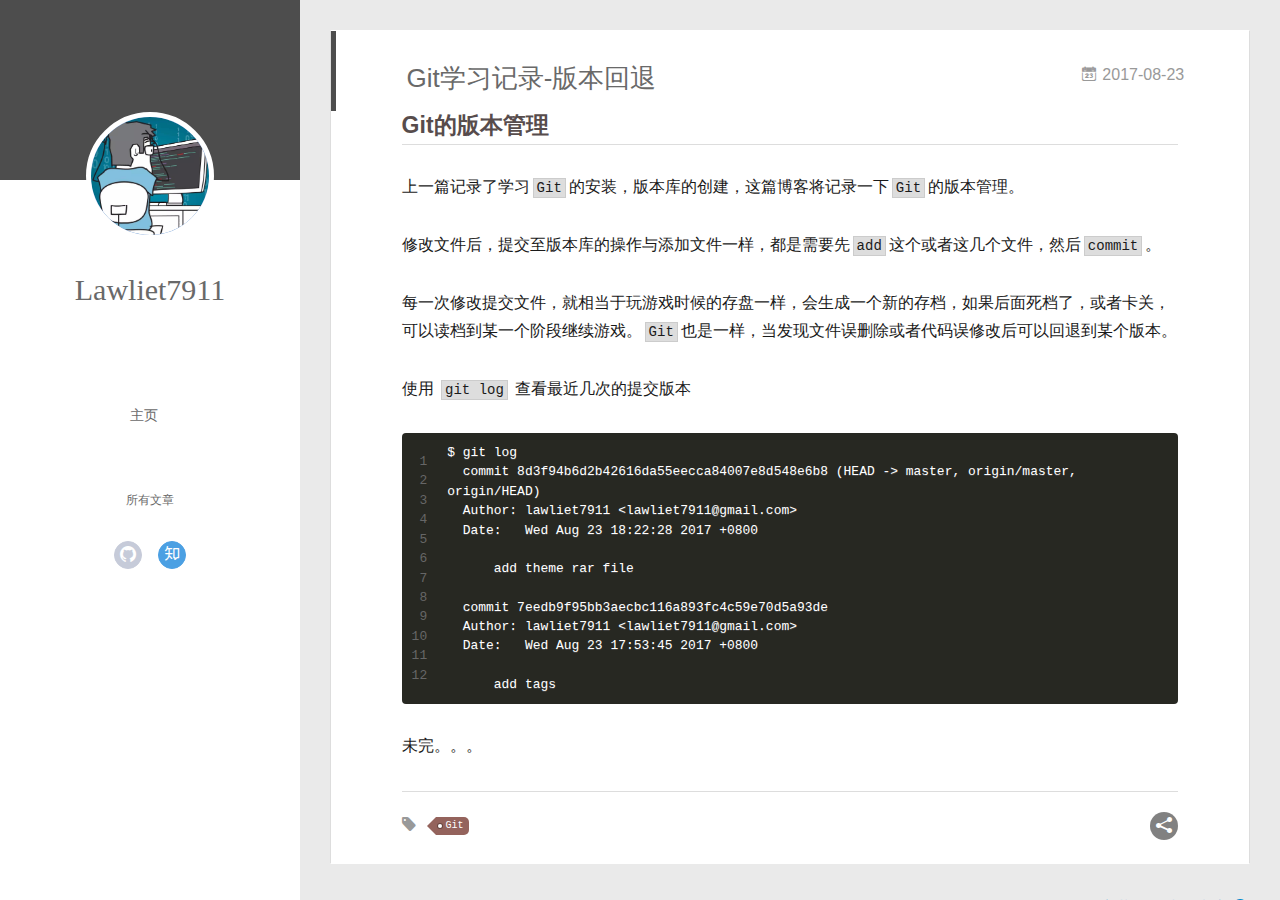
==== commit 4e51997c: "Site updated: 2017-08-29 00:15:00" ====
--- a/2017/08/23/git学习记录2/index.html
+++ b/2017/08/23/git学习记录2/index.html
@@ -15,7 +15,7 @@
 <meta property="og:url" content="http://yoursite.com/2017/08/23/git学习记录2/index.html">
 <meta property="og:site_name" content="Lawliet7911&#39;s Blog">
 <meta property="og:description" content="Git的版本管理上一篇记录了学习Git的安装，版本库的创建，这篇博客将记录一下Git的版本管理。">
-<meta property="og:updated_time" content="2017-08-23T16:00:12.375Z">
+<meta property="og:updated_time" content="2017-08-28T16:14:27.343Z">
 <meta name="twitter:card" content="summary">
 <meta name="twitter:title" content="Git学习记录-版本回退">
 <meta name="twitter:description" content="Git的版本管理上一篇记录了学习Git的安装，版本库的创建，这篇博客将记录一下Git的版本管理。">
@@ -158,6 +158,7 @@
 <p>修改文件后，提交至版本库的操作与添加文件一样，都是需要先<code>add</code>这个或者这几个文件，然后<code>commit</code>。</p>
 <p>每一次修改提交文件，就相当于玩游戏时候的存盘一样，会生成一个新的存档，如果后面死档了，或者卡关，可以读档到某一个阶段继续游戏。<code>Git</code>也是一样，当发现文件误删除或者代码误修改后可以回退到某个版本。</p>
 <p>使用 <code>git log</code> 查看最近几次的提交版本<br><figure class="highlight plain"><table><tr><td class="gutter"><pre><div class="line">1</div><div class="line">2</div><div class="line">3</div><div class="line">4</div><div class="line">5</div><div class="line">6</div><div class="line">7</div><div class="line">8</div><div class="line">9</div><div class="line">10</div><div class="line">11</div><div class="line">12</div></pre></td><td class="code"><pre><div class="line">$ git log</div><div class="line">  commit 8d3f94b6d2b42616da55eecca84007e8d548e6b8 (HEAD -&gt; master, origin/master, origin/HEAD)</div><div class="line">  Author: lawliet7911 &lt;lawliet7911@gmail.com&gt;</div><div class="line">  Date:   Wed Aug 23 18:22:28 2017 +0800</div><div class="line"></div><div class="line">      add theme rar file </div><div class="line"></div><div class="line">  commit 7eedb9f95bb3aecbc116a893fc4c59e70d5a93de</div><div class="line">  Author: lawliet7911 &lt;lawliet7911@gmail.com&gt;</div><div class="line">  Date:   Wed Aug 23 17:53:45 2017 +0800</div><div class="line"></div><div class="line">      add tags</div></pre></td></tr></table></figure></p>
+<p>未完。。。</p>
 
       
 
